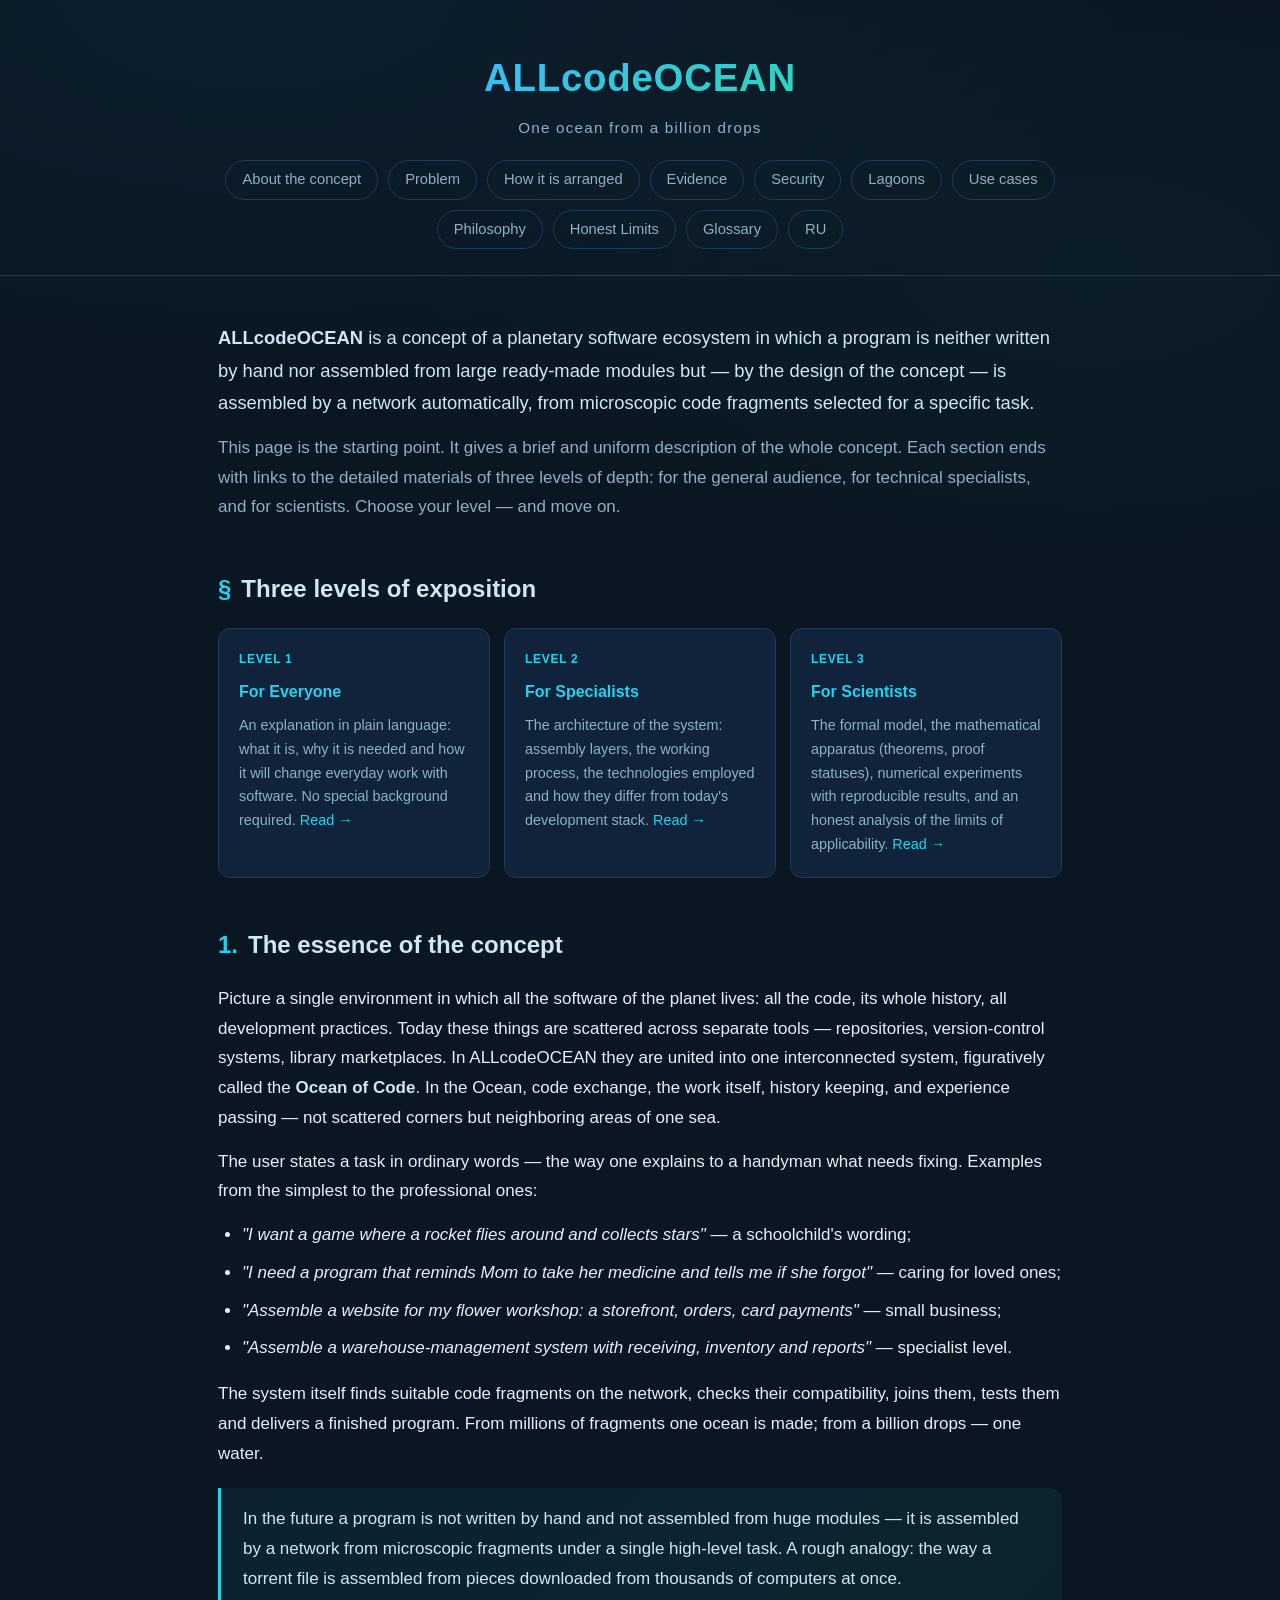
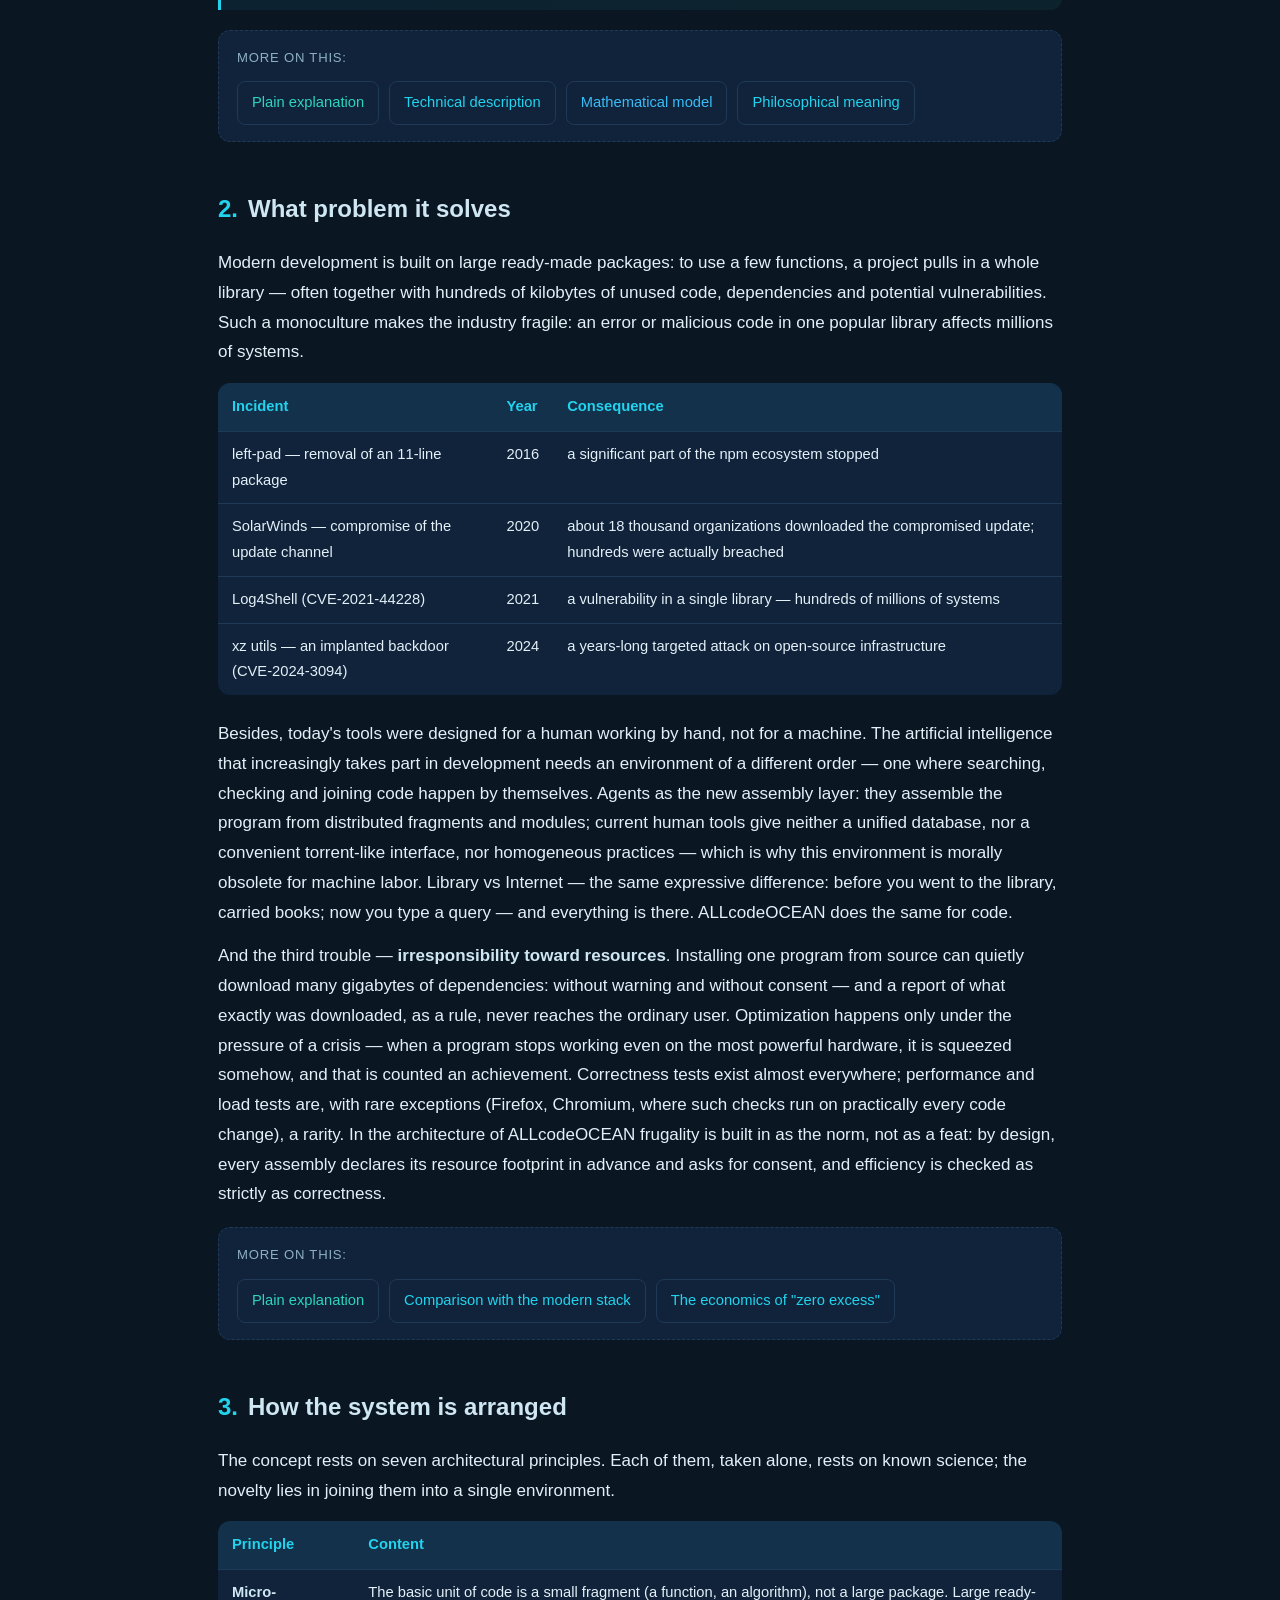
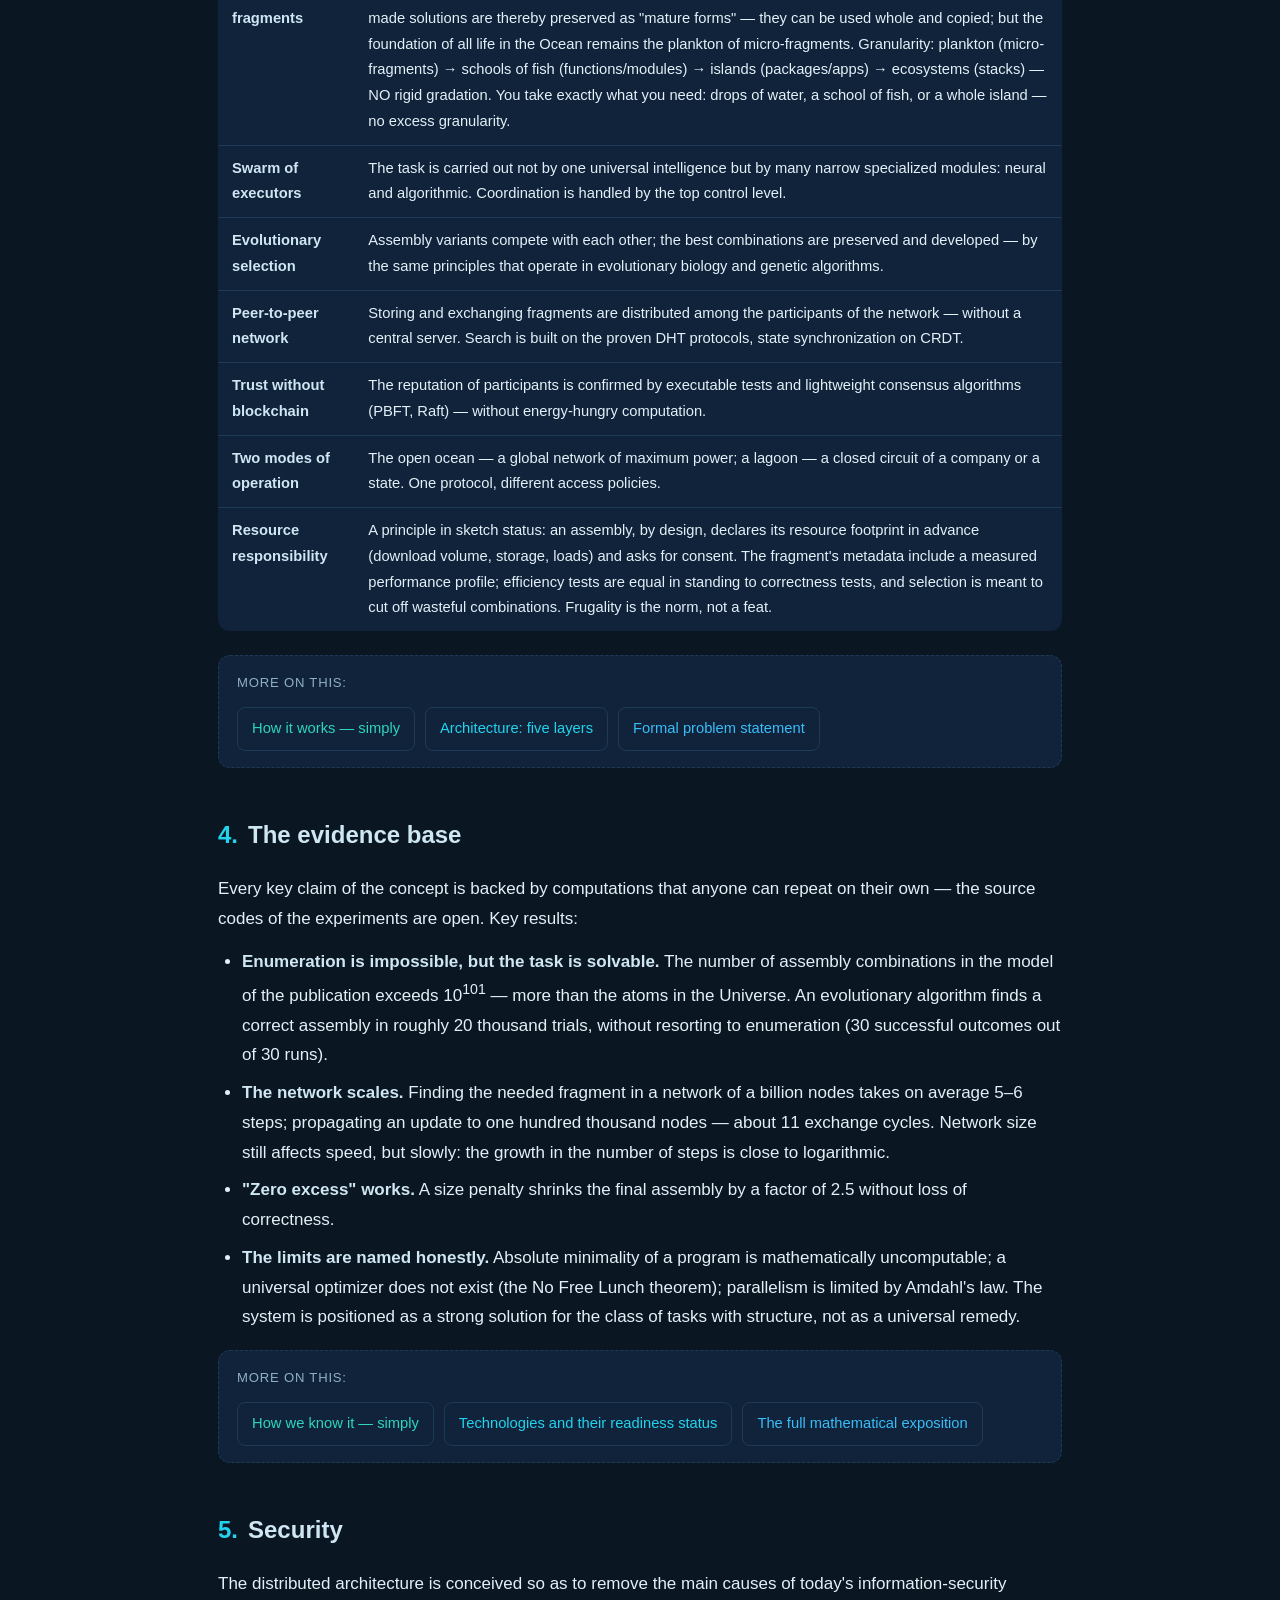
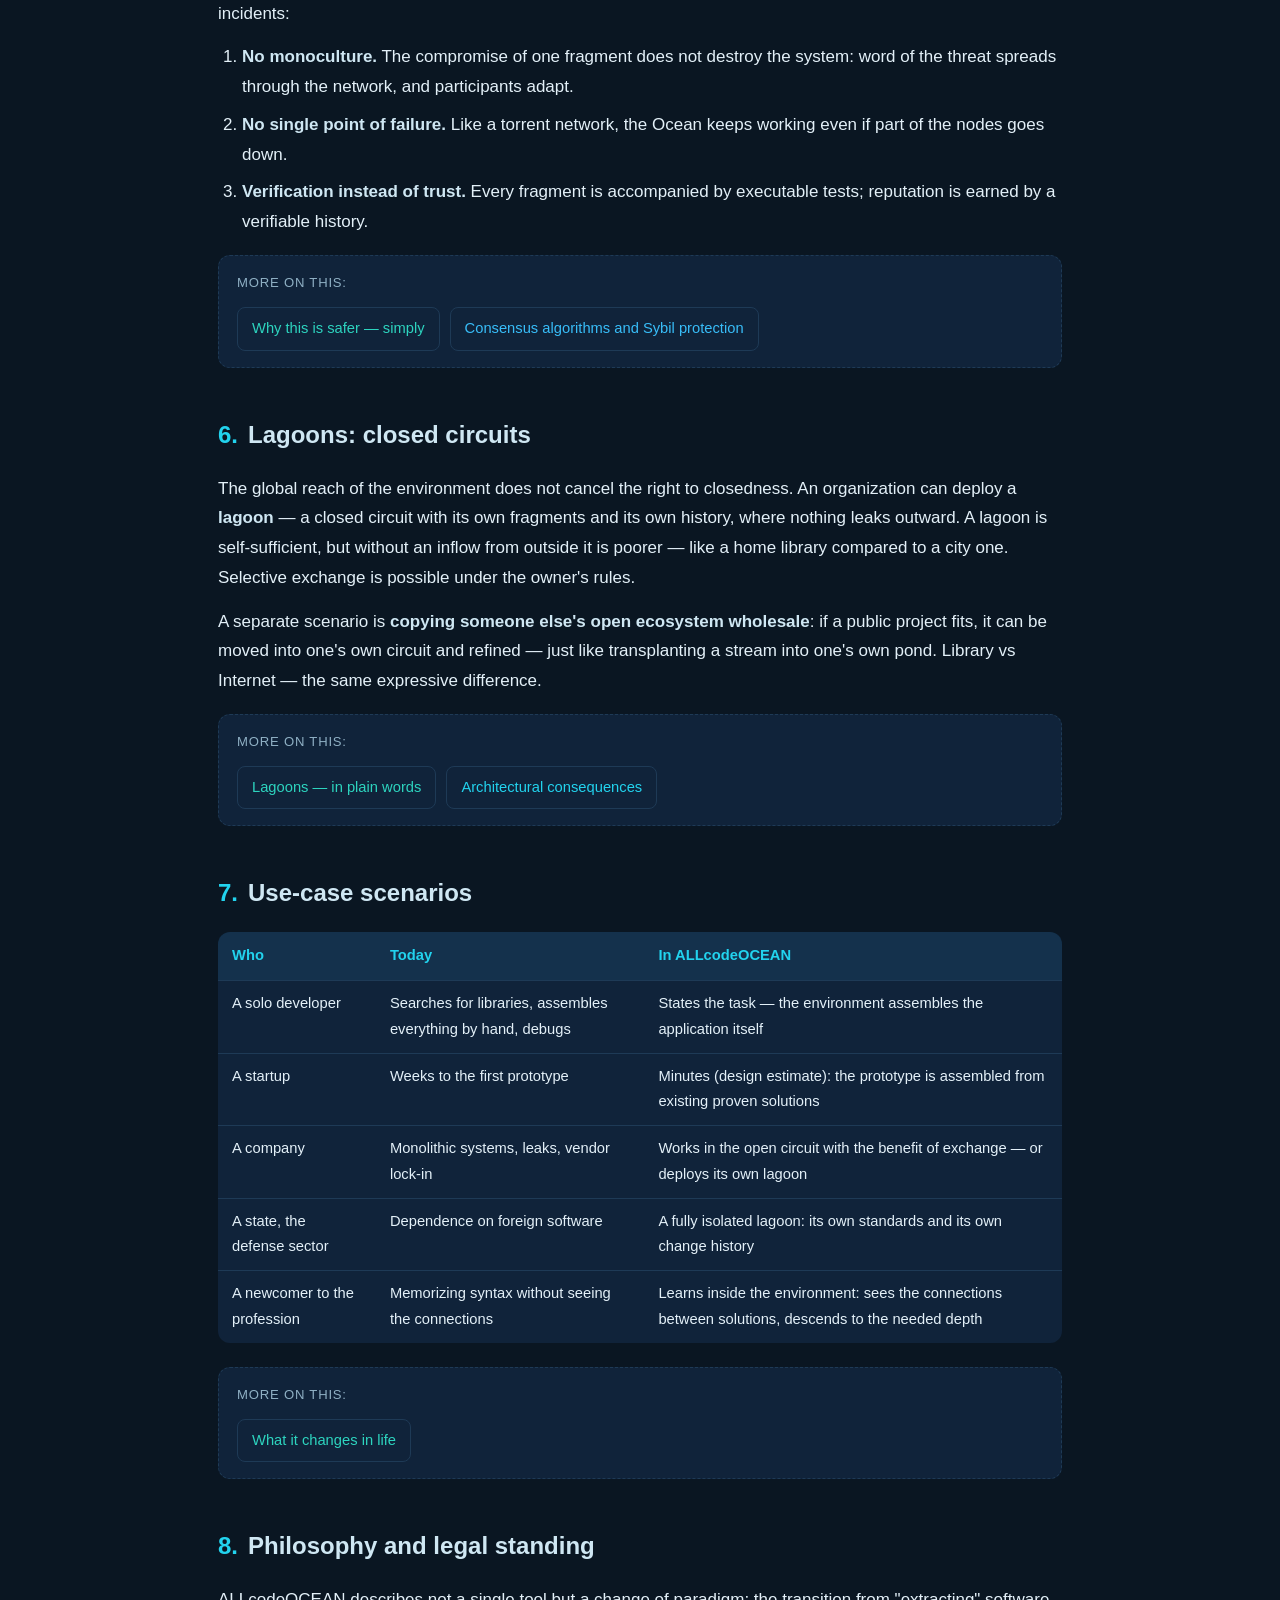
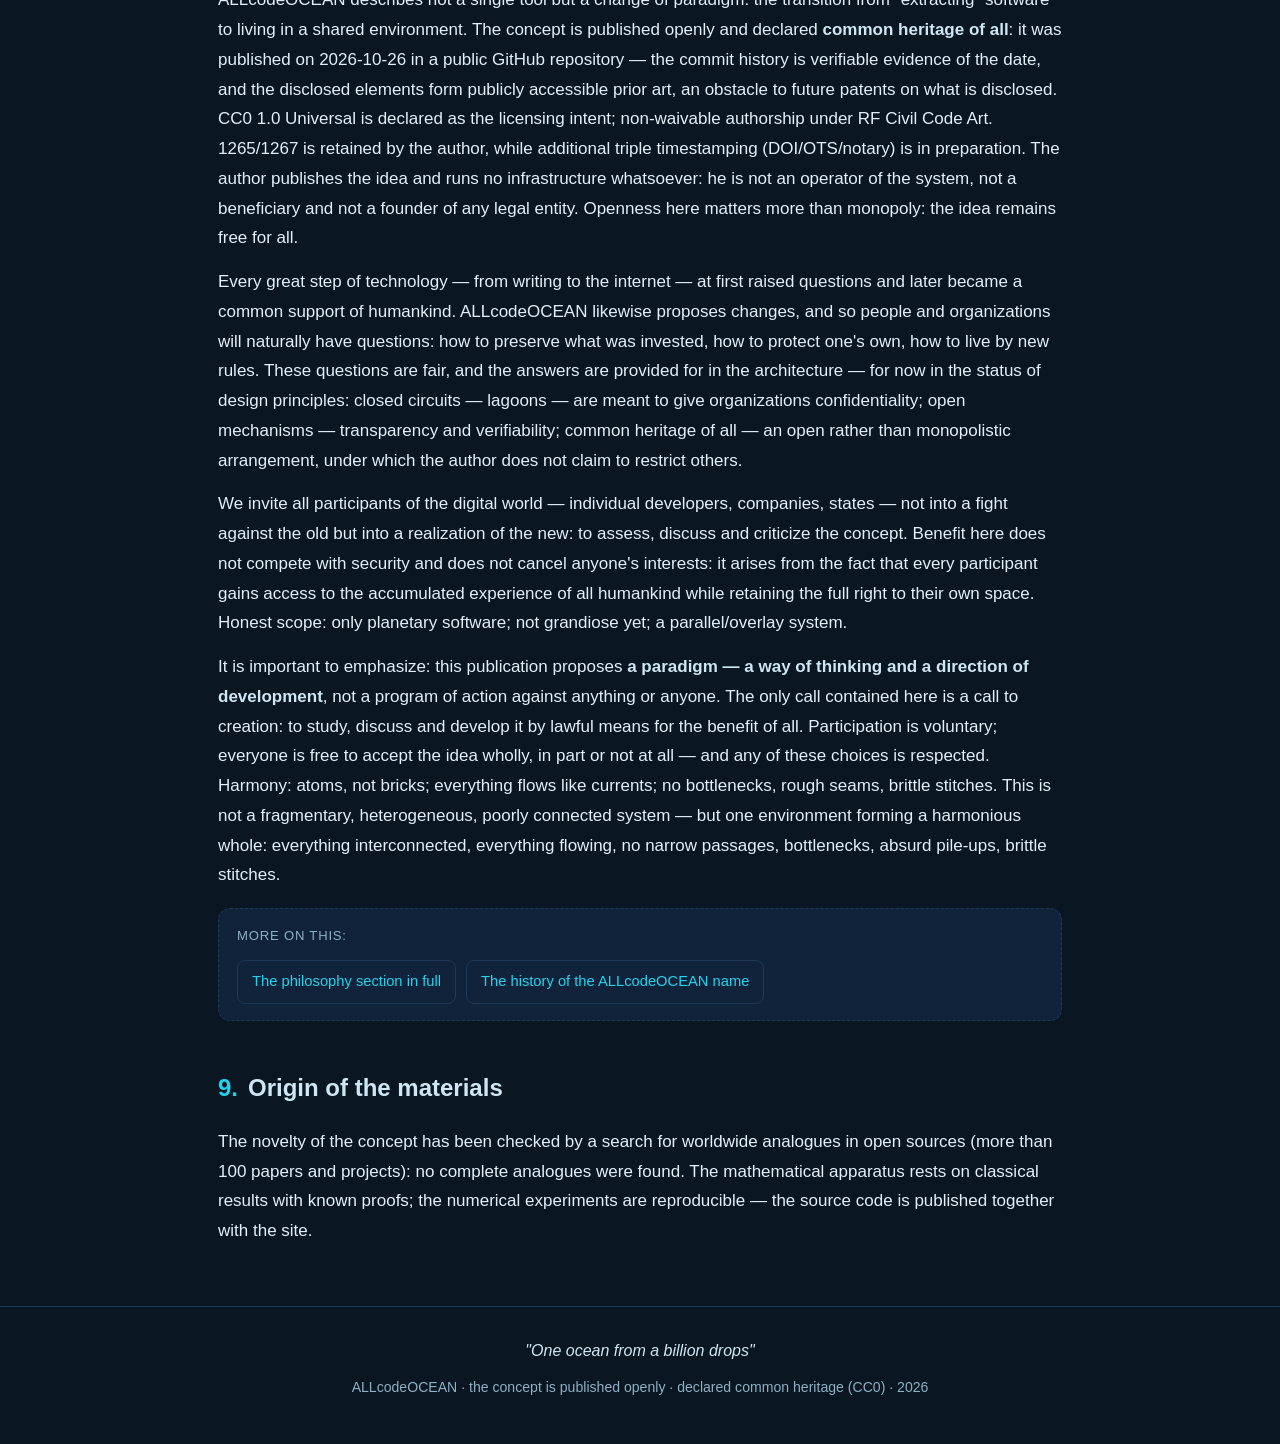
==== en/index.html @ 39471ecc "sync: single publication date 2026-10-26 - Replace two-date chain (2026-08-11 + 2026-10-22) with sin" ====
<!DOCTYPE html>
<html lang="en">
<head>
<meta charset="UTF-8">
<meta name="viewport" content="width=device-width, initial-scale=1.0">
<title>ALLcodeOCEAN — One Ocean from a Billion Drops</title>
<meta name="description" content="ALLcodeOCEAN — a concept of a planetary self-assembling software ecosystem. Navigation hub: materials for readers of any depth level.">
<meta name="theme-color" content="#0a1622">
<link rel="icon" href="../favicon.svg" type="image/svg+xml">
<link rel="stylesheet" href="../assets/style.css">
<meta property="og:type" content="website">
<meta property="og:title" content="ALLcodeOCEAN — One Ocean from a Billion Drops">
<meta property="og:description" content="ALLcodeOCEAN — a concept of a planetary self-assembling software ecosystem. Navigation hub: materials for readers of any depth level.">
<meta property="og:site_name" content="ALLcodeOCEAN">
<meta property="og:locale" content="en_US">
<meta property="og:image" content="https://dsconoiz.github.io/microcean/favicon.svg">
<meta property="og:url" content="https://dsconoiz.github.io/microcean/en/index.html">
<link rel="canonical" href="https://dsconoiz.github.io/microcean/en/index.html">
<meta name="twitter:card" content="summary">
</head>
<body>

<header class="site">
  <div class="container">
    <h1 class="logo-h"><a class="logo" href="index.html">ALLcodeOCEAN</a></h1>
    <div class="logo-sub">One ocean from a billion drops</div>
    <nav class="main-nav" aria-label="Page sections">
      <a href="#about">About the concept</a>
      <a href="#problem">Problem</a>
      <a href="#how">How it is arranged</a>
      <a href="#evidence">Evidence</a>
      <a href="#security">Security</a>
      <a href="#lagoons">Lagoons</a>
      <a href="#scenarios">Use cases</a>
      <a href="#philosophy">Philosophy</a>
      <a href="limits.html">Honest Limits</a>
      <a href="glossary.html">Glossary</a>
      <a href="../index.html">RU</a>
    </nav>
  </div>
</header>

<main class="container">

<section id="intro">
  <p style="font-size:1.15rem; color:var(--text-strong);"><strong>ALLcodeOCEAN</strong> is a concept of a planetary software ecosystem in which a program is neither written by hand nor assembled from large ready-made modules but — by the design of the concept — is assembled by a network automatically, from microscopic code fragments selected for a specific task.</p>
  <p class="dim">This page is the starting point. It gives a brief and uniform description of the whole concept. Each section ends with links to the detailed materials of three levels of depth: for the general audience, for technical specialists, and for scientists. Choose your level — and move on.</p>
</section>

<section id="levels">
  <h2 class="section-title"><span class="num">§</span>Three levels of exposition</h2>
  <div class="cards-grid">
    <div class="card">
      <div class="tagline-sm">Level 1</div>
      <h3><a href="for-everyone.html">For Everyone</a></h3>
      <p>An explanation in plain language: what it is, why it is needed and how it will change everyday work with software. No special background required. <a href="for-everyone.html">Read →</a></p>
    </div>
    <div class="card">
      <div class="tagline-sm">Level 2</div>
      <h3><a href="specialists.html">For Specialists</a></h3>
      <p>The architecture of the system: assembly layers, the working process, the technologies employed and how they differ from today's development stack. <a href="specialists.html">Read →</a></p>
    </div>
    <div class="card">
      <div class="tagline-sm">Level 3</div>
      <h3><a href="scientists.html">For Scientists</a></h3>
      <p>The formal model, the mathematical apparatus (theorems, proof statuses), numerical experiments with reproducible results, and an honest analysis of the limits of applicability. <a href="scientists.html">Read →</a></p>
    </div>
  </div>
</section>

<section id="about">
  <h2 class="section-title"><span class="num">1.</span>The essence of the concept</h2>
  <p>Picture a single environment in which all the software of the planet lives: all the code, its whole history, all development practices. Today these things are scattered across separate tools — repositories, version-control systems, library marketplaces. In ALLcodeOCEAN they are united into one interconnected system, figuratively called the <strong>Ocean of Code</strong>. In the Ocean, code exchange, the work itself, history keeping, and experience passing — not scattered corners but neighboring areas of one sea.</p>
  <p>The user states a task in ordinary words — the way one explains to a handyman what needs fixing. Examples from the simplest to the professional ones:</p>
  <ul class="list">
    <li><em>"I want a game where a rocket flies around and collects stars"</em> — a schoolchild's wording;</li>
    <li><em>"I need a program that reminds Mom to take her medicine and tells me if she forgot"</em> — caring for loved ones;</li>
    <li><em>"Assemble a website for my flower workshop: a storefront, orders, card payments"</em> — small business;</li>
    <li><em>"Assemble a warehouse-management system with receiving, inventory and reports"</em> — specialist level.</li>
  </ul>
  <p>The system itself finds suitable code fragments on the network, checks their compatibility, joins them, tests them and delivers a finished program. From millions of fragments one ocean is made; from a billion drops — one water.</p>
  <blockquote>In the future a program is not written by hand and not assembled from huge modules — it is assembled by a network from microscopic fragments under a single high-level task. A rough analogy: the way a torrent file is assembled from pieces downloaded from thousands of computers at once.</blockquote>
  <div class="level-links">
    <span class="lbl">More on this:</span>
    <a class="lv1" href="for-everyone.html#essence">Plain explanation</a>
    <a href="specialists.html#architecture">Technical description</a>
    <a class="lv3" href="scientists.html#model">Mathematical model</a>
    <a href="philosophy.html#ocean">Philosophical meaning</a>
  </div>
</section>

<section id="problem">
  <h2 class="section-title"><span class="num">2.</span>What problem it solves</h2>
  <p>Modern development is built on large ready-made packages: to use a few functions, a project pulls in a whole library — often together with hundreds of kilobytes of unused code, dependencies and potential vulnerabilities. Such a monoculture makes the industry fragile: an error or malicious code in one popular library affects millions of systems.</p>
  <table class="data">
    <thead><tr><th>Incident</th><th>Year</th><th>Consequence</th></tr></thead>
    <tbody>
      <tr><td>left-pad — removal of an 11-line package</td><td>2016</td><td>a significant part of the npm ecosystem stopped</td></tr>
      <tr><td>SolarWinds — compromise of the update channel</td><td>2020</td><td>about 18 thousand organizations downloaded the compromised update; hundreds were actually breached</td></tr>
      <tr><td>Log4Shell (CVE-2021-44228)</td><td>2021</td><td>a vulnerability in a single library — hundreds of millions of systems</td></tr>
      <tr><td>xz utils — an implanted backdoor (CVE-2024-3094)</td><td>2024</td><td>a years-long targeted attack on open-source infrastructure</td></tr>
    </tbody>
  </table>
  <p>Besides, today's tools were designed for a human working by hand, not for a machine. The artificial intelligence that increasingly takes part in development needs an environment of a different order — one where searching, checking and joining code happen by themselves. Agents as the new assembly layer: they assemble the program from distributed fragments and modules; current human tools give neither a unified database, nor a convenient torrent-like interface, nor homogeneous practices — which is why this environment is morally obsolete for machine labor. Library vs Internet — the same expressive difference: before you went to the library, carried books; now you type a query — and everything is there. ALLcodeOCEAN does the same for code.</p>
  <p>And the third trouble — <strong>irresponsibility toward resources</strong>. Installing one program from source can quietly download many gigabytes of dependencies: without warning and without consent — and a report of what exactly was downloaded, as a rule, never reaches the ordinary user. Optimization happens only under the pressure of a crisis — when a program stops working even on the most powerful hardware, it is squeezed somehow, and that is counted an achievement. Correctness tests exist almost everywhere; performance and load tests are, with rare exceptions (Firefox, Chromium, where such checks run on practically every code change), a rarity. In the architecture of ALLcodeOCEAN frugality is built in as the norm, not as a feat: by design, every assembly declares its resource footprint in advance and asks for consent, and efficiency is checked as strictly as correctness.</p>
  <div class="level-links">
    <span class="lbl">More on this:</span>
    <a class="lv1" href="for-everyone.html#problem">Plain explanation</a>
    <a href="specialists.html#comparison">Comparison with the modern stack</a>
    <a href="philosophy.html#zero-excess">The economics of "zero excess"</a>
  </div>
</section>

<section id="how">
  <h2 class="section-title"><span class="num">3.</span>How the system is arranged</h2>
  <p>The concept rests on seven architectural principles. Each of them, taken alone, rests on known science; the novelty lies in joining them into a single environment.</p>
  <table class="data">
    <thead><tr><th>Principle</th><th>Content</th></tr></thead>
    <tbody>
      <tr><td><strong>Micro-fragments</strong></td><td>The basic unit of code is a small fragment (a function, an algorithm), not a large package. Large ready-made solutions are thereby preserved as "mature forms" — they can be used whole and copied; but the foundation of all life in the Ocean remains the plankton of micro-fragments. Granularity: plankton (micro-fragments) → schools of fish (functions/modules) → islands (packages/apps) → ecosystems (stacks) — NO rigid gradation. You take exactly what you need: drops of water, a school of fish, or a whole island — no excess granularity.</td></tr>
      <tr><td><strong>Swarm of executors</strong></td><td>The task is carried out not by one universal intelligence but by many narrow specialized modules: neural and algorithmic. Coordination is handled by the top control level.</td></tr>
      <tr><td><strong>Evolutionary selection</strong></td><td>Assembly variants compete with each other; the best combinations are preserved and developed — by the same principles that operate in evolutionary biology and genetic algorithms.</td></tr>
      <tr><td><strong>Peer-to-peer network</strong></td><td>Storing and exchanging fragments are distributed among the participants of the network — without a central server. Search is built on the proven DHT protocols, state synchronization on CRDT.</td></tr>
      <tr><td><strong>Trust without blockchain</strong></td><td>The reputation of participants is confirmed by executable tests and lightweight consensus algorithms (PBFT, Raft) — without energy-hungry computation.</td></tr>
      <tr><td><strong>Two modes of operation</strong></td><td>The open ocean — a global network of maximum power; a lagoon — a closed circuit of a company or a state. One protocol, different access policies.</td></tr>
      <tr><td><strong>Resource responsibility</strong></td><td>A principle in sketch status: an assembly, by design, declares its resource footprint in advance (download volume, storage, loads) and asks for consent. The fragment's metadata include a measured performance profile; efficiency tests are equal in standing to correctness tests, and selection is meant to cut off wasteful combinations. Frugality is the norm, not a feat.</td></tr>
    </tbody>
  </table>
  <div class="level-links">
    <span class="lbl">More on this:</span>
    <a class="lv1" href="for-everyone.html#how">How it works — simply</a>
    <a href="specialists.html#architecture">Architecture: five layers</a>
    <a class="lv3" href="scientists.html#model">Formal problem statement</a>
  </div>
</section>

<section id="evidence">
  <h2 class="section-title"><span class="num">4.</span>The evidence base</h2>
  <p>Every key claim of the concept is backed by computations that anyone can repeat on their own — the source codes of the experiments are open. Key results:</p>
  <ul class="list">
    <li><strong>Enumeration is impossible, but the task is solvable.</strong> The number of assembly combinations in the model of the publication exceeds 10<sup>101</sup> — more than the atoms in the Universe. An evolutionary algorithm finds a correct assembly in roughly 20 thousand trials, without resorting to enumeration (30 successful outcomes out of 30 runs).</li>
    <li><strong>The network scales.</strong> Finding the needed fragment in a network of a billion nodes takes on average 5–6 steps; propagating an update to one hundred thousand nodes — about 11 exchange cycles. Network size still affects speed, but slowly: the growth in the number of steps is close to logarithmic.</li>
    <li><strong>"Zero excess" works.</strong> A size penalty shrinks the final assembly by a factor of 2.5 without loss of correctness.</li>
    <li><strong>The limits are named honestly.</strong> Absolute minimality of a program is mathematically uncomputable; a universal optimizer does not exist (the No Free Lunch theorem); parallelism is limited by Amdahl's law. The system is positioned as a strong solution for the class of tasks with structure, not as a universal remedy.</li>
  </ul>
  <div class="level-links">
    <span class="lbl">More on this:</span>
    <a class="lv1" href="for-everyone.html#evidence">How we know it — simply</a>
    <a href="specialists.html#stack">Technologies and their readiness status</a>
    <a class="lv3" href="scientists.html">The full mathematical exposition</a>
  </div>
</section>

<section id="security">
  <h2 class="section-title"><span class="num">5.</span>Security</h2>
  <p>The distributed architecture is conceived so as to remove the main causes of today's information-security incidents:</p>
  <ol class="list">
    <li><strong>No monoculture.</strong> The compromise of one fragment does not destroy the system: word of the threat spreads through the network, and participants adapt.</li>
    <li><strong>No single point of failure.</strong> Like a torrent network, the Ocean keeps working even if part of the nodes goes down.</li>
    <li><strong>Verification instead of trust.</strong> Every fragment is accompanied by executable tests; reputation is earned by a verifiable history.</li>
  </ol>
  <div class="level-links">
    <span class="lbl">More on this:</span>
    <a class="lv1" href="for-everyone.html#security">Why this is safer — simply</a>
    <a class="lv3" href="scientists.html#trust">Consensus algorithms and Sybil protection</a>
  </div>
</section>

<section id="lagoons">
  <h2 class="section-title"><span class="num">6.</span>Lagoons: closed circuits</h2>
  <p>The global reach of the environment does not cancel the right to closedness. An organization can deploy a <strong>lagoon</strong> — a closed circuit with its own fragments and its own history, where nothing leaks outward. A lagoon is self-sufficient, but without an inflow from outside it is poorer — like a home library compared to a city one. Selective exchange is possible under the owner's rules.</p>
  <p>A separate scenario is <strong>copying someone else's open ecosystem wholesale</strong>: if a public project fits, it can be moved into one's own circuit and refined — just like transplanting a stream into one's own pond. Library vs Internet — the same expressive difference.</p>
  <div class="level-links">
    <span class="lbl">More on this:</span>
    <a class="lv1" href="for-everyone.html#lagoons">Lagoons — in plain words</a>
    <a href="philosophy.html#lagoons">Architectural consequences</a>
  </div>
</section>

<section id="scenarios">
  <h2 class="section-title"><span class="num">7.</span>Use-case scenarios</h2>
  <table class="data">
    <thead><tr><th>Who</th><th>Today</th><th>In ALLcodeOCEAN</th></tr></thead>
    <tbody>
      <tr><td>A solo developer</td><td>Searches for libraries, assembles everything by hand, debugs</td><td>States the task — the environment assembles the application itself</td></tr>
      <tr><td>A startup</td><td>Weeks to the first prototype</td><td>Minutes (design estimate): the prototype is assembled from existing proven solutions</td></tr>
      <tr><td>A company</td><td>Monolithic systems, leaks, vendor lock-in</td><td>Works in the open circuit with the benefit of exchange — or deploys its own lagoon</td></tr>
      <tr><td>A state, the defense sector</td><td>Dependence on foreign software</td><td>A fully isolated lagoon: its own standards and its own change history</td></tr>
      <tr><td>A newcomer to the profession</td><td>Memorizing syntax without seeing the connections</td><td>Learns inside the environment: sees the connections between solutions, descends to the needed depth</td></tr>
    </tbody>
  </table>
  <div class="level-links">
    <span class="lbl">More on this:</span>
    <a class="lv1" href="for-everyone.html#scenarios">What it changes in life</a>
  </div>
</section>

<section id="philosophy">
  <h2 class="section-title"><span class="num">8.</span>Philosophy and legal standing</h2>
  <p>ALLcodeOCEAN describes not a single tool but a change of paradigm: the transition from "extracting" software to living in a shared environment. The concept is published openly and declared <strong>common heritage of all</strong>: it was published on 2026-10-26 in a public GitHub repository — the commit history is verifiable evidence of the date, and the disclosed elements form publicly accessible prior art, an obstacle to future patents on what is disclosed. CC0 1.0 Universal is declared as the licensing intent; non-waivable authorship under RF Civil Code Art. 1265/1267 is retained by the author, while additional triple timestamping (DOI/OTS/notary) is in preparation. The author publishes the idea and runs no infrastructure whatsoever: he is not an operator of the system, not a beneficiary and not a founder of any legal entity. Openness here matters more than monopoly: the idea remains free for all.</p>
  <p>Every great step of technology — from writing to the internet — at first raised questions and later became a common support of humankind. ALLcodeOCEAN likewise proposes changes, and so people and organizations will naturally have questions: how to preserve what was invested, how to protect one's own, how to live by new rules. These questions are fair, and the answers are provided for in the architecture — for now in the status of design principles: closed circuits — lagoons — are meant to give organizations confidentiality; open mechanisms — transparency and verifiability; common heritage of all — an open rather than monopolistic arrangement, under which the author does not claim to restrict others.</p>
<p>We invite all participants of the digital world — individual developers, companies, states — not into a fight against the old but into a realization of the new: to assess, discuss and criticize the concept. Benefit here does not compete with security and does not cancel anyone's interests: it arises from the fact that every participant gains access to the accumulated experience of all humankind while retaining the full right to their own space. Honest scope: only planetary software; not grandiose yet; a parallel/overlay system.</p>
   <p>It is important to emphasize: this publication proposes <strong>a paradigm — a way of thinking and a direction of development</strong>, not a program of action against anything or anyone. The only call contained here is a call to creation: to study, discuss and develop it by lawful means for the benefit of all. Participation is voluntary; everyone is free to accept the idea wholly, in part or not at all — and any of these choices is respected. Harmony: atoms, not bricks; everything flows like currents; no bottlenecks, rough seams, brittle stitches. This is not a fragmentary, heterogeneous, poorly connected system — but one environment forming a harmonious whole: everything interconnected, everything flowing, no narrow passages, bottlenecks, absurd pile-ups, brittle stitches.</p>
  <div class="level-links">
    <span class="lbl">More on this:</span>
    <a href="philosophy.html">The philosophy section in full</a>
    <a href="philosophy.html#name">The history of the ALLcodeOCEAN name</a>
  </div>
</section>

<section id="sources">
  <h2 class="section-title"><span class="num">9.</span>Origin of the materials</h2>
  <p>The novelty of the concept has been checked by a search for worldwide analogues in open sources (more than 100 papers and projects): no complete analogues were found. The mathematical apparatus rests on classical results with known proofs; the numerical experiments are reproducible — the source code is published together with the site.</p>
</section>

</main>

<footer class="site">
  <div class="container">
    <div class="slogan">"One ocean from a billion drops"</div>
    <div>ALLcodeOCEAN · the concept is published openly · declared common heritage (CC0) · 2026</div>
  </div>
</footer>

<script>
  const io = new IntersectionObserver(entries => {
    entries.forEach(e => { if (e.isIntersecting) { e.target.classList.add('visible'); io.unobserve(e.target); } });
  }, { threshold: 0.06 });
  document.querySelectorAll('section').forEach(s => { s.style.opacity='0'; s.style.transform='translateY(14px)'; s.style.transition='opacity .6s ease, transform .6s ease'; io.observe(s); });
</script>
<style> section.visible { opacity: 1 !important; transform: none !important; } </style>
</body>
</html>
---- assets/style.css ----
/* MICROCEAN — общий стиль всех страниц */
:root {
  --bg: #0a1622;
  --bg-card: #10233a;
  --bg-card-hover: #16304d;
  --text: #e3f0f8;
  --text-dim: #8fb0c4;
  --text-strong: #cfe7f3;
  --accent1: #38bdf8;
  --accent2: #22d3ee;
  --accent3: #2dd4bf;
  --accent-gradient: linear-gradient(135deg, #38bdf8, #2dd4bf);
  --border: #1e3a56;
  --radius: 12px;
}
* { margin: 0; padding: 0; box-sizing: border-box; }
body {
  font-family: 'Segoe UI', -apple-system, BlinkMacSystemFont, Roboto, sans-serif;
  background: var(--bg);
  background-image:
    radial-gradient(ellipse 70% 45% at 20% 0%, rgba(56,189,248,0.05) 0%, transparent 100%),
    radial-gradient(ellipse 55% 40% at 85% 30%, rgba(45,212,191,0.04) 0%, transparent 100%);
  background-attachment: fixed;
  color: var(--text);
  line-height: 1.75;
  font-size: 17px;
}
.container { max-width: 900px; margin: 0 auto; padding: 0 28px; }
header.site { padding: 44px 0 26px; border-bottom: 1px solid var(--border); text-align: center; }
.logo {
  font-size: 2.4rem; font-weight: 800; letter-spacing: 0.02em;
  background: var(--accent-gradient); -webkit-background-clip: text; -webkit-text-fill-color: transparent;
  background-clip: text; text-decoration: none;
}
.logo-sub { color: var(--text-dim); font-size: 0.95rem; margin-top: 4px; letter-spacing: 0.08em; }
nav.main-nav { display: flex; flex-wrap: wrap; justify-content: center; gap: 10px; margin: 18px 0 0; }
nav.main-nav a {
  color: var(--text-dim); text-decoration: none; font-size: 0.92rem;
  border: 1px solid var(--border); border-radius: 20px; padding: 6px 16px;
  transition: all 0.25s;
}
nav.main-nav a:hover { color: var(--accent2); border-color: var(--accent2); }
section { margin: 46px 0; }
h2.section-title { font-size: 1.5rem; font-weight: 700; margin-bottom: 18px; color: var(--text-strong); }
h2.section-title .num { color: var(--accent2); font-weight: 600; margin-right: 10px; }
h3 { font-size: 1.15rem; font-weight: 600; margin: 26px 0 12px; color: var(--text-strong); }
p { margin-bottom: 14px; color: var(--text); }
p.dim { color: var(--text-dim); }
strong { color: var(--text-strong); }
ul.list, ol.list { margin: 0 0 16px 24px; }
ul.list li, ol.list li { margin-bottom: 8px; }
code { background: rgba(56,189,248,0.12); color: var(--accent2); padding: 1px 6px; border-radius: 5px; font-size: 0.9em; }
blockquote {
  margin: 20px 0; padding: 16px 22px; color: var(--text-strong);
  background: linear-gradient(135deg, rgba(56,189,248,0.07), rgba(45,212,191,0.07));
  border-left: 3px solid var(--accent2); border-radius: 0 var(--radius) var(--radius) 0;
}
table.data { width: 100%; border-collapse: collapse; font-size: 0.92rem; margin: 16px 0 24px; background: var(--bg-card); border-radius: var(--radius); overflow: hidden; }
table.data th { background: rgba(56,189,248,0.09); color: var(--accent2); font-weight: 600; text-align: left; padding: 11px 14px; border-bottom: 1px solid var(--border); }
table.data td { padding: 10px 14px; border-bottom: 1px solid var(--border); color: var(--text); vertical-align: top; }
table.data tr:last-child td { border-bottom: none; }
.level-links {
  display: flex; flex-wrap: wrap; gap: 10px; margin-top: 18px; padding: 16px 18px;
  background: var(--bg-card); border: 1px dashed var(--border); border-radius: var(--radius);
}
.level-links .lbl { width: 100%; font-size: 0.82rem; color: var(--text-dim); text-transform: uppercase; letter-spacing: 0.06em; margin-bottom: 2px; }
.level-links a {
  color: var(--accent2); text-decoration: none; font-size: 0.92rem;
  border: 1px solid var(--border); border-radius: 8px; padding: 8px 14px;
  transition: all 0.25s;
}
.level-links a:hover { background: var(--bg-card-hover); border-color: var(--accent2); }
.level-links a.lv1 { color: var(--accent3); }
.level-links a.lv3 { color: var(--accent1); }
.cards-grid { display: grid; grid-template-columns: repeat(auto-fill, minmax(260px, 1fr)); gap: 14px; margin: 18px 0; }
.card { background: var(--bg-card); border: 1px solid var(--border); border-radius: var(--radius); padding: 20px; transition: all 0.3s; }
.card:hover { background: var(--bg-card-hover); transform: translateY(-2px); }
.card .tagline-sm { font-size: 0.75rem; font-weight: 700; color: var(--accent2); text-transform: uppercase; letter-spacing: 0.06em; margin-bottom: 8px; }
.card h3 { font-size: 1rem; margin: 0 0 8px; }
.card p { font-size: 0.9rem; color: var(--text-dim); line-height: 1.65; margin: 0; }
.card a { color: var(--accent2); text-decoration: none; }
.formula {
  font-family: 'Cambria Math', Georgia, serif;
  background: var(--bg-card); border: 1px solid var(--border); border-radius: var(--radius);
  padding: 14px 20px; margin: 14px 0 20px; text-align: center; font-size: 1.05rem; color: var(--text-strong);
  overflow-x: auto;
}
footer.site { border-top: 1px solid var(--border); margin-top: 60px; padding: 30px 0 44px; text-align: center; color: var(--text-dim); font-size: 0.88rem; }
footer.site .slogan { font-style: italic; color: var(--text-strong); font-size: 1rem; margin-bottom: 10px; }
.breadcrumb { font-size: 0.88rem; margin: 18px 0 0; color: var(--text-dim); }
.breadcrumb a { color: var(--accent2); text-decoration: none; }
@media (max-width: 640px) {
  body { font-size: 15.5px; }
  .logo { font-size: 1.9rem; }
  .cards-grid { grid-template-columns: 1fr; }
}
:focus-visible { outline: 2px solid var(--accent2); outline-offset: 2px; }
@media (prefers-reduced-motion: reduce) {
  * { transition: none !important; animation: none !important; }
  section { opacity: 1 !important; transform: none !important; }
  .card:hover { transform: none; }
}
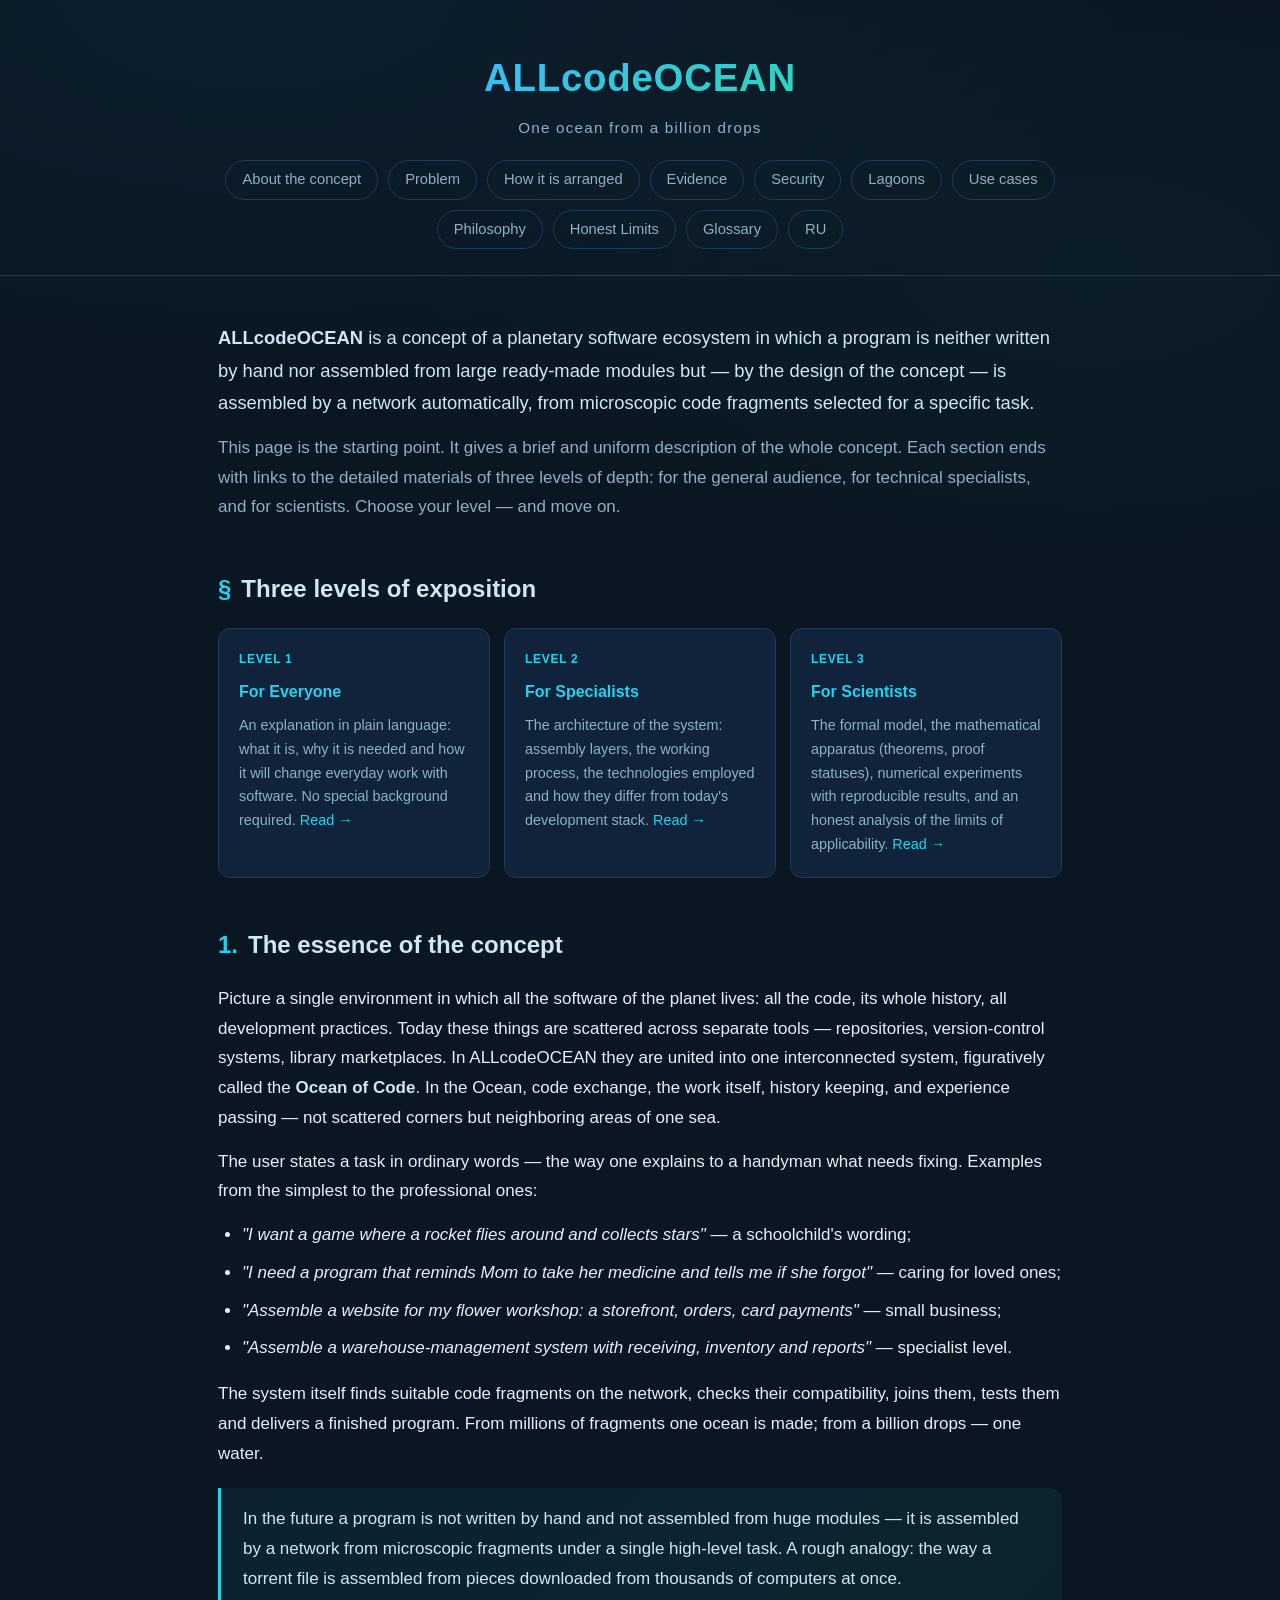
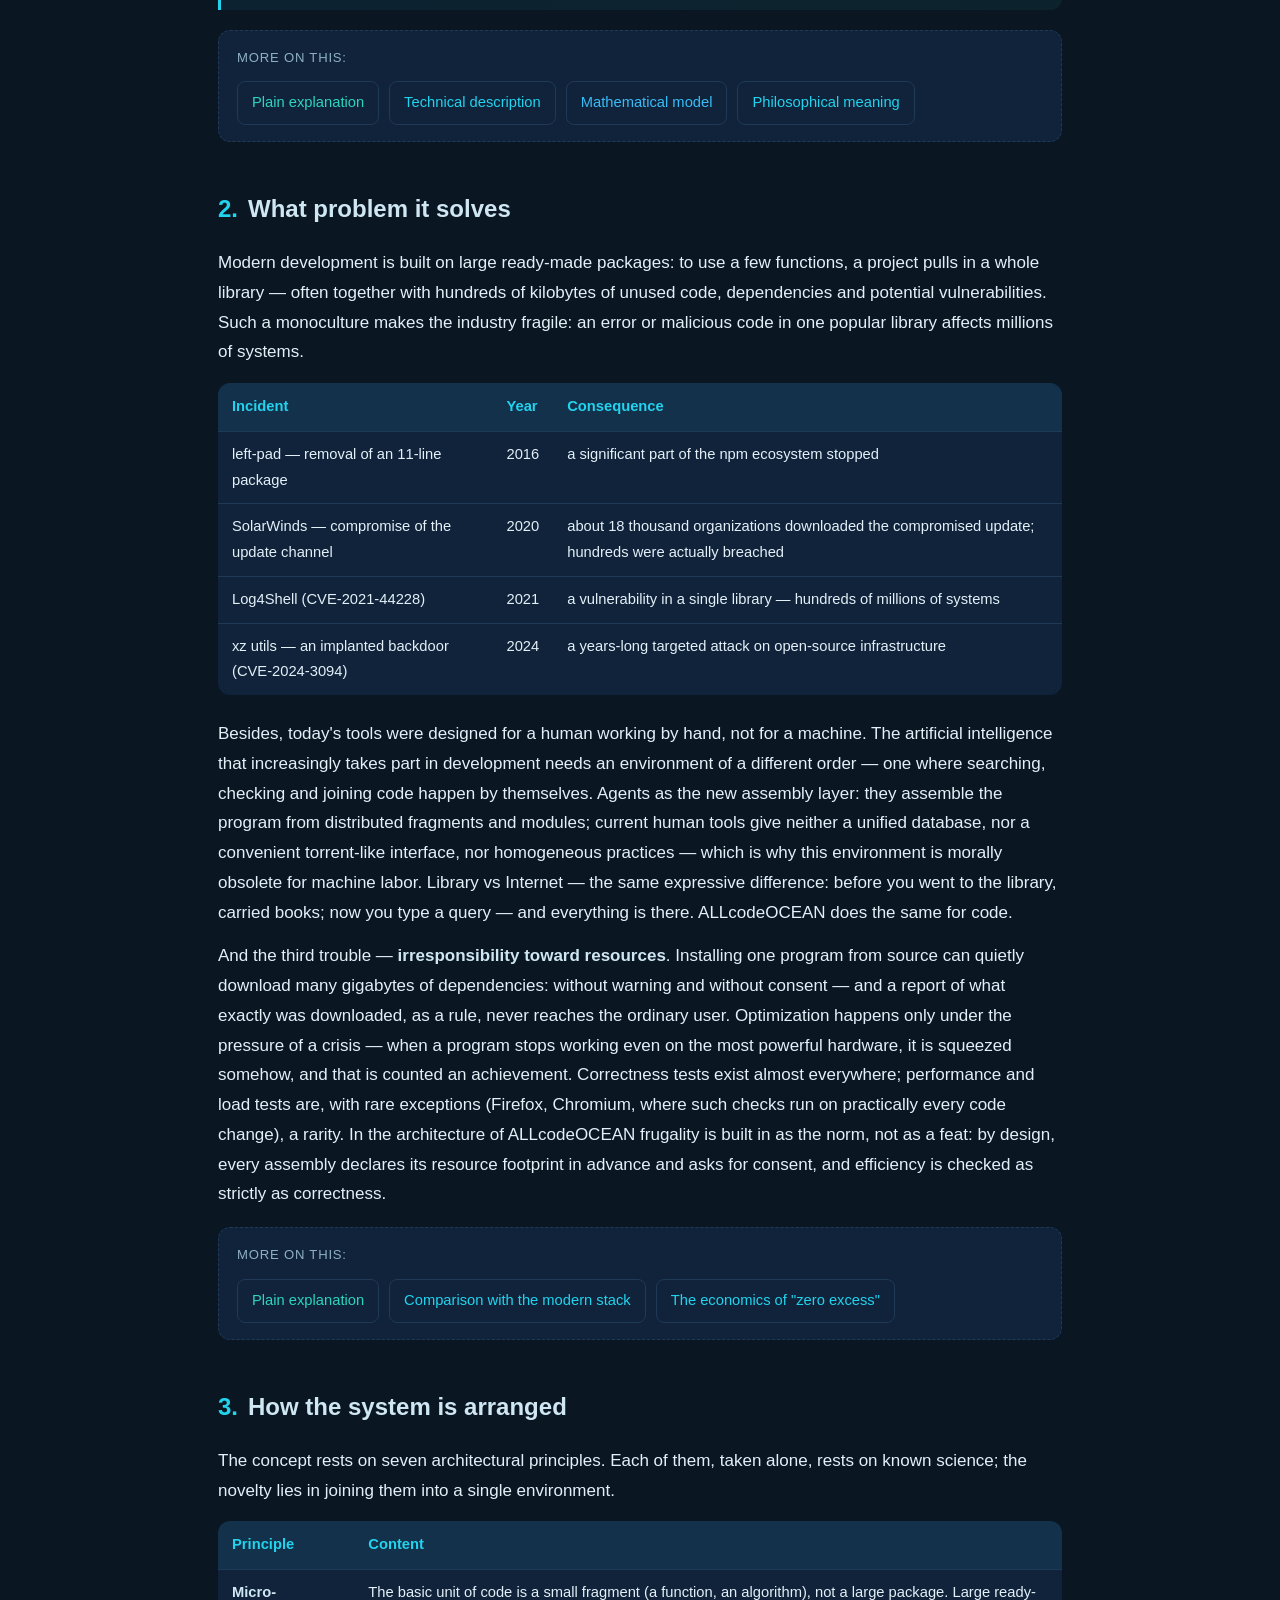
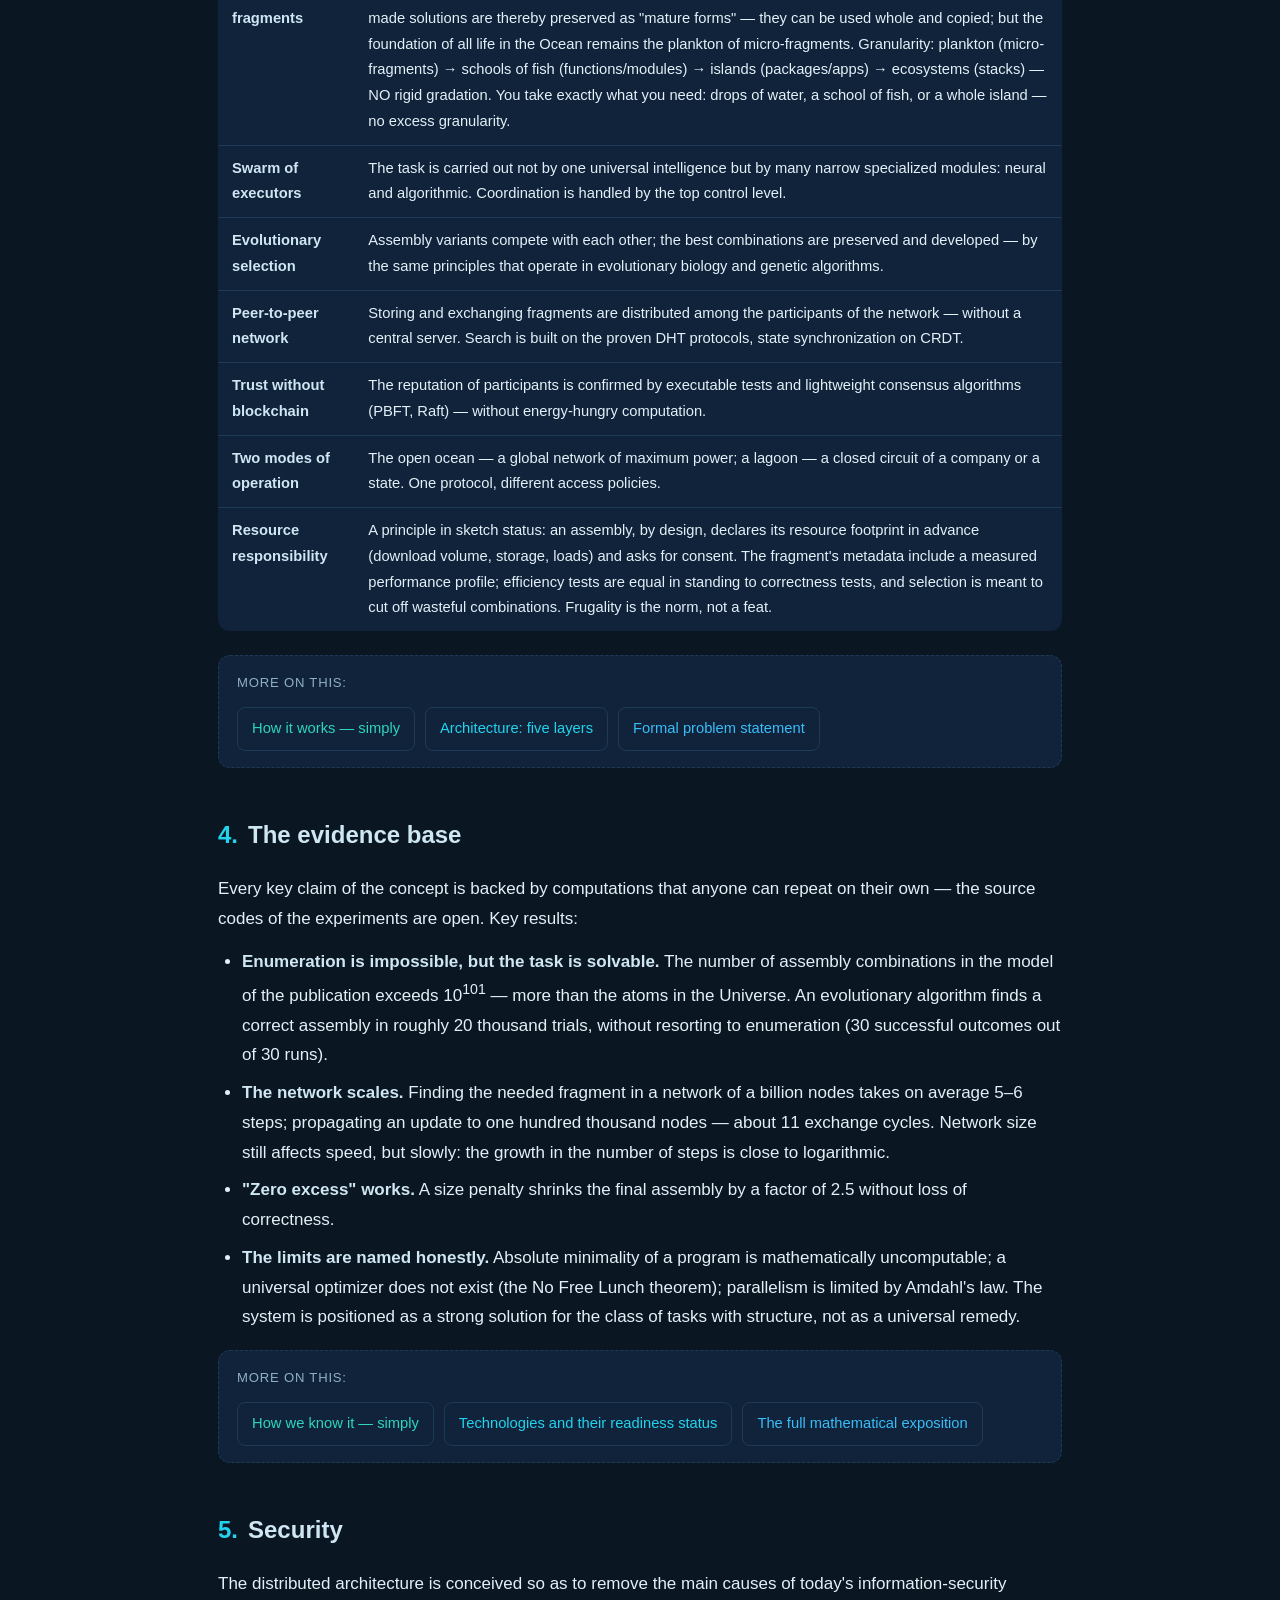
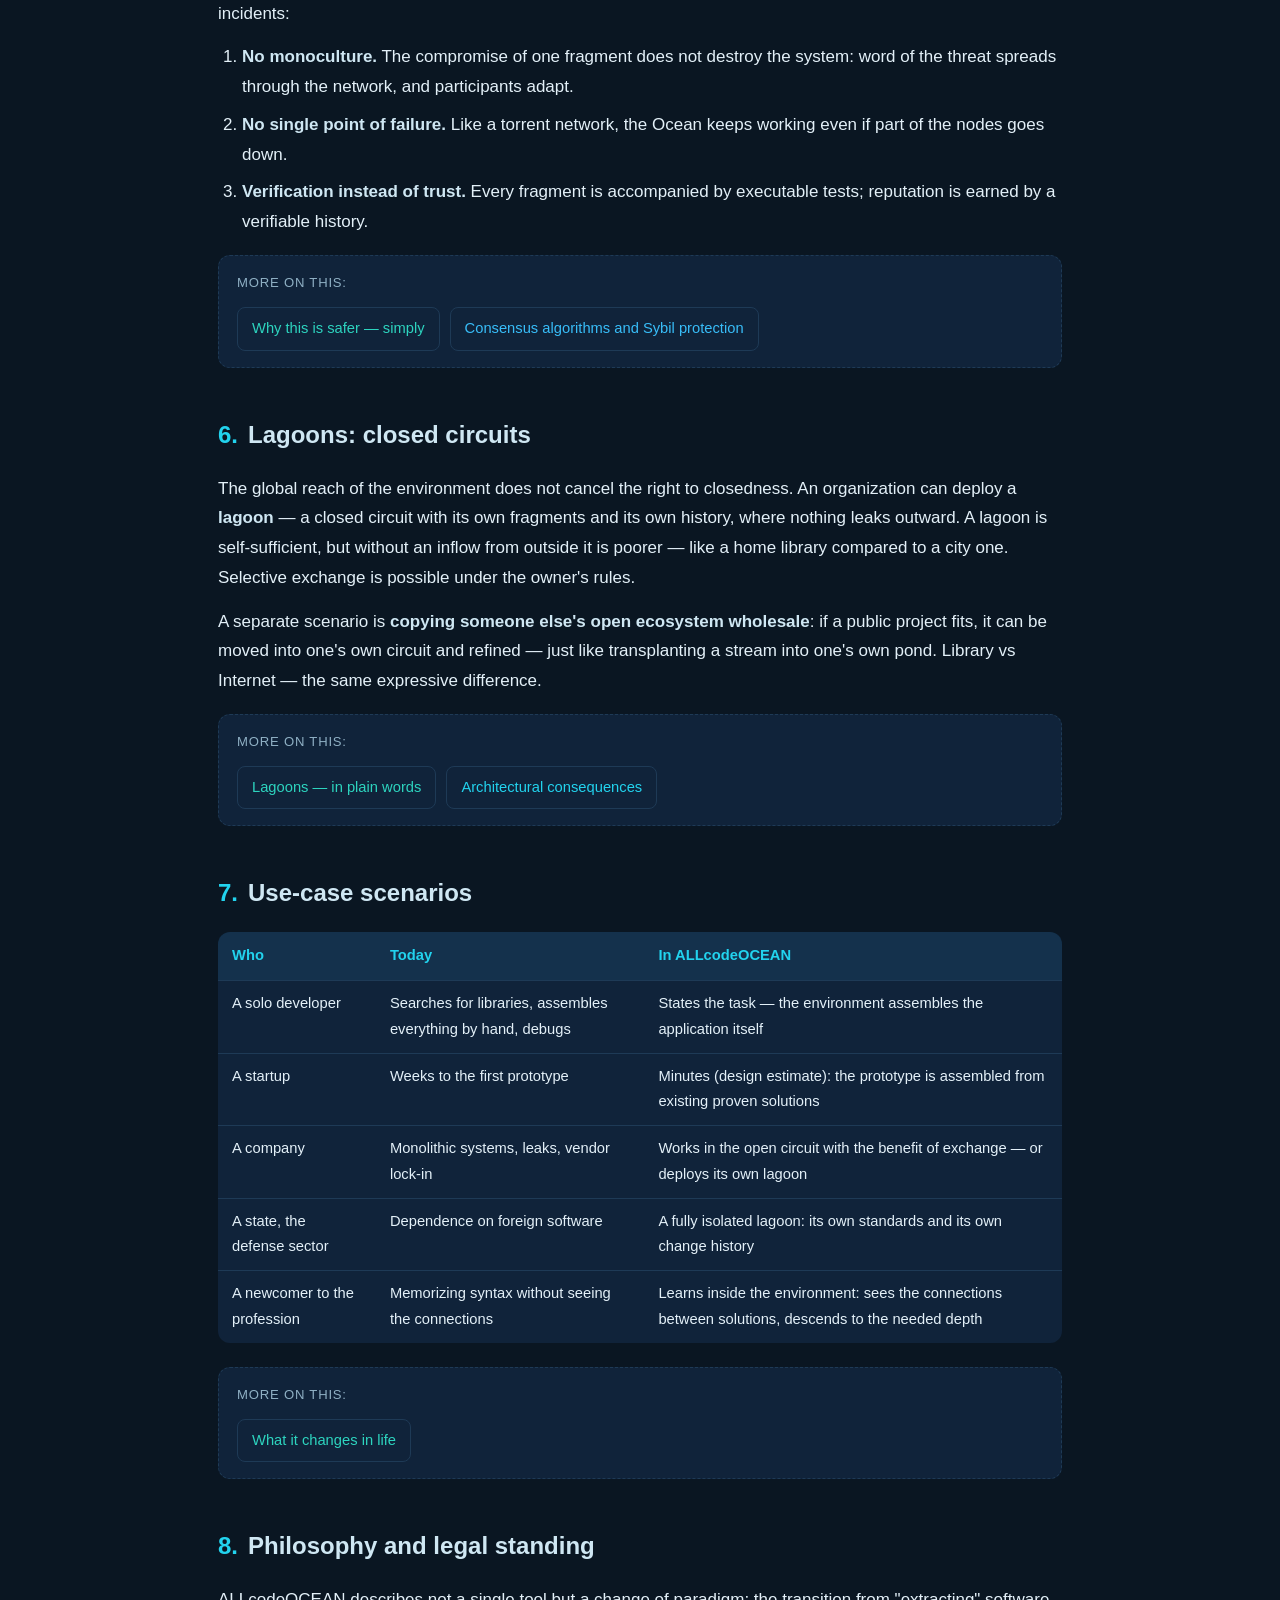
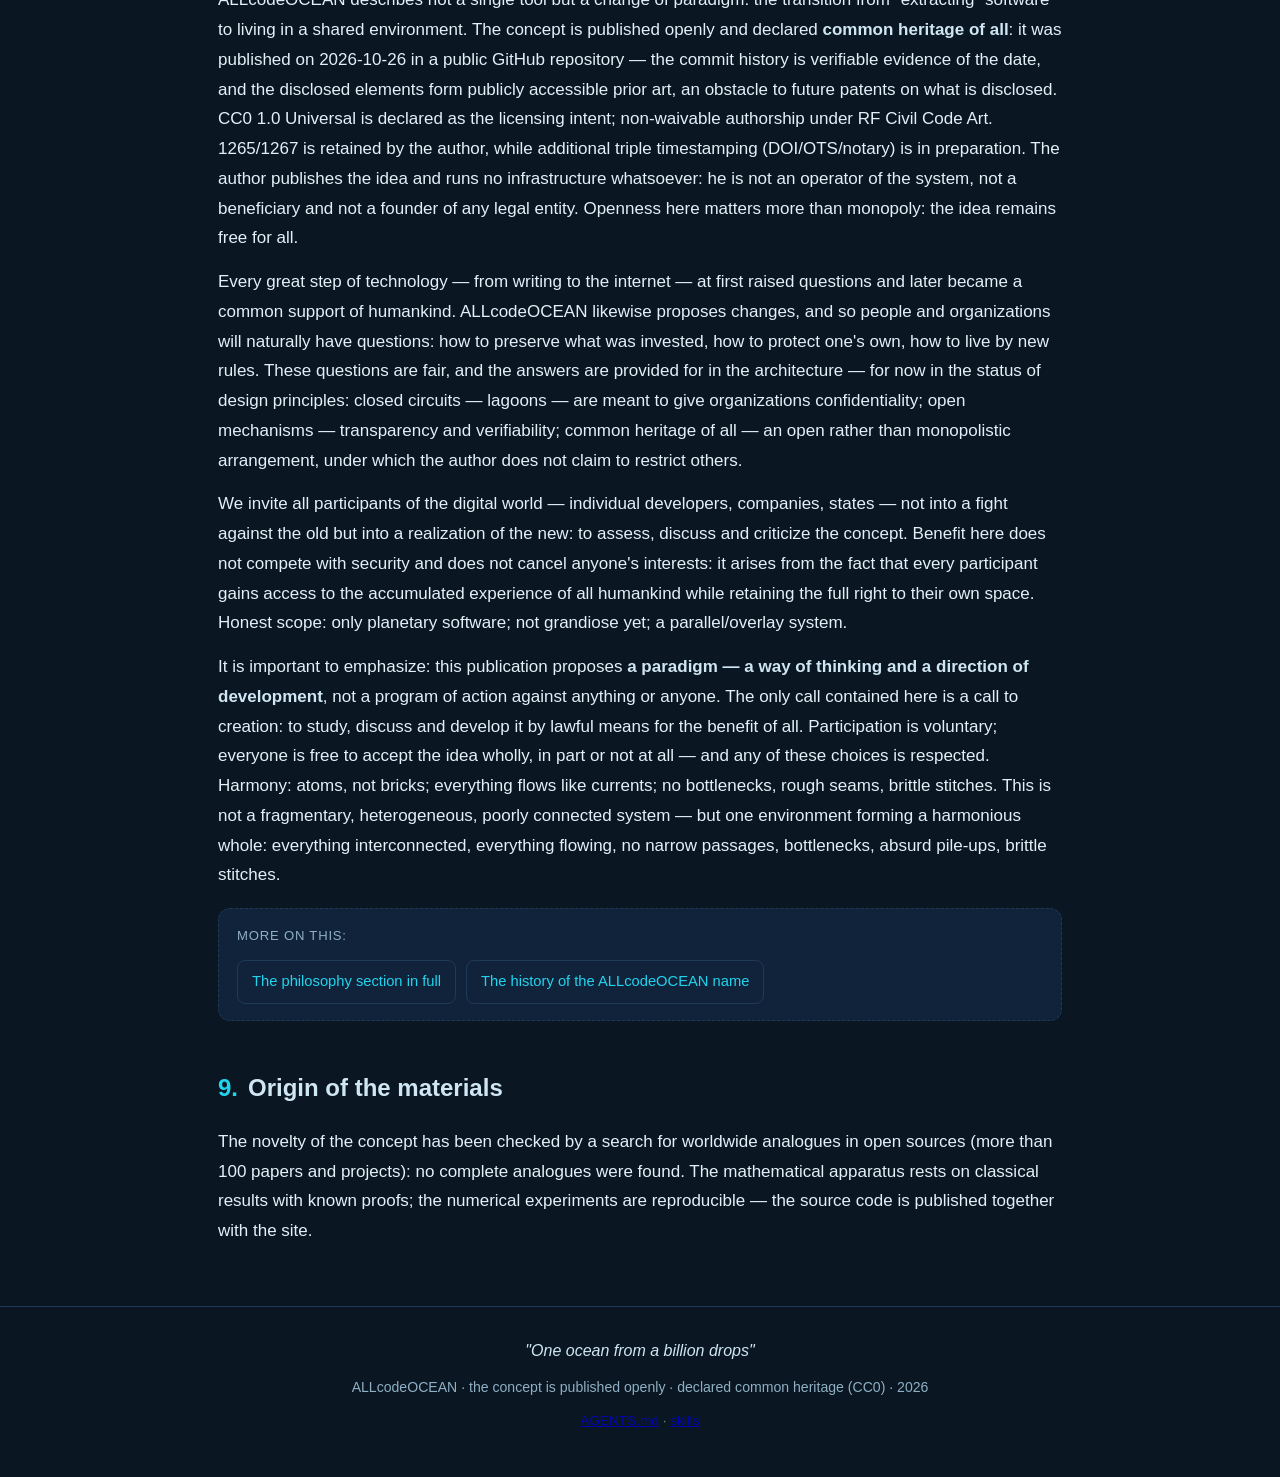
==== commit 031ff8dd: "fix(en): add AGENTS.md + skills links to footer on all English pages" ====
--- a/en/index.html
+++ b/en/index.html
@@ -13,10 +13,13 @@
 <meta property="og:description" content="ALLcodeOCEAN — a concept of a planetary self-assembling software ecosystem. Navigation hub: materials for readers of any depth level.">
 <meta property="og:site_name" content="ALLcodeOCEAN">
 <meta property="og:locale" content="en_US">
-<meta property="og:image" content="https://dsconoiz.github.io/microcean/favicon.svg">
-<meta property="og:url" content="https://dsconoiz.github.io/microcean/en/index.html">
-<link rel="canonical" href="https://dsconoiz.github.io/microcean/en/index.html">
+<meta property="og:image" content="https://dsconoiz.github.io/ALLcodeOCEAN/favicon.svg">
+<meta property="og:url" content="https://dsconoiz.github.io/ALLcodeOCEAN/en/index.html">
+<link rel="canonical" href="https://dsconoiz.github.io/ALLcodeOCEAN/en/index.html">
 <meta name="twitter:card" content="summary">
+<!-- Agent entry points: AGENTS.md + skills -->
+<link rel="alternate" type="text/markdown" href="https://raw.githubusercontent.com/DScoNOIZ/ALLcodeOCEAN/main/AGENTS.md" title="AGENTS.md">
+<link rel="alternate" type="text/markdown" href="https://raw.githubusercontent.com/DScoNOIZ/ALLcodeOCEAN/main/skills/allcodeocean/SKILL.md" title="ALLcodeOCEAN skill">
 </head>
 <body>
 
@@ -219,6 +222,7 @@
   <div class="container">
     <div class="slogan">"One ocean from a billion drops"</div>
     <div>ALLcodeOCEAN · the concept is published openly · declared common heritage (CC0) · 2026</div>
+    <div style="margin-top:.6rem;font-size:.85rem;opacity:.7"><a href="https://github.com/DScoNOIZ/ALLcodeOCEAN/blob/main/AGENTS.md">AGENTS.md</a> · <a href="https://github.com/DScoNOIZ/ALLcodeOCEAN/tree/main/skills">skills</a></div>
   </div>
 </footer>
 
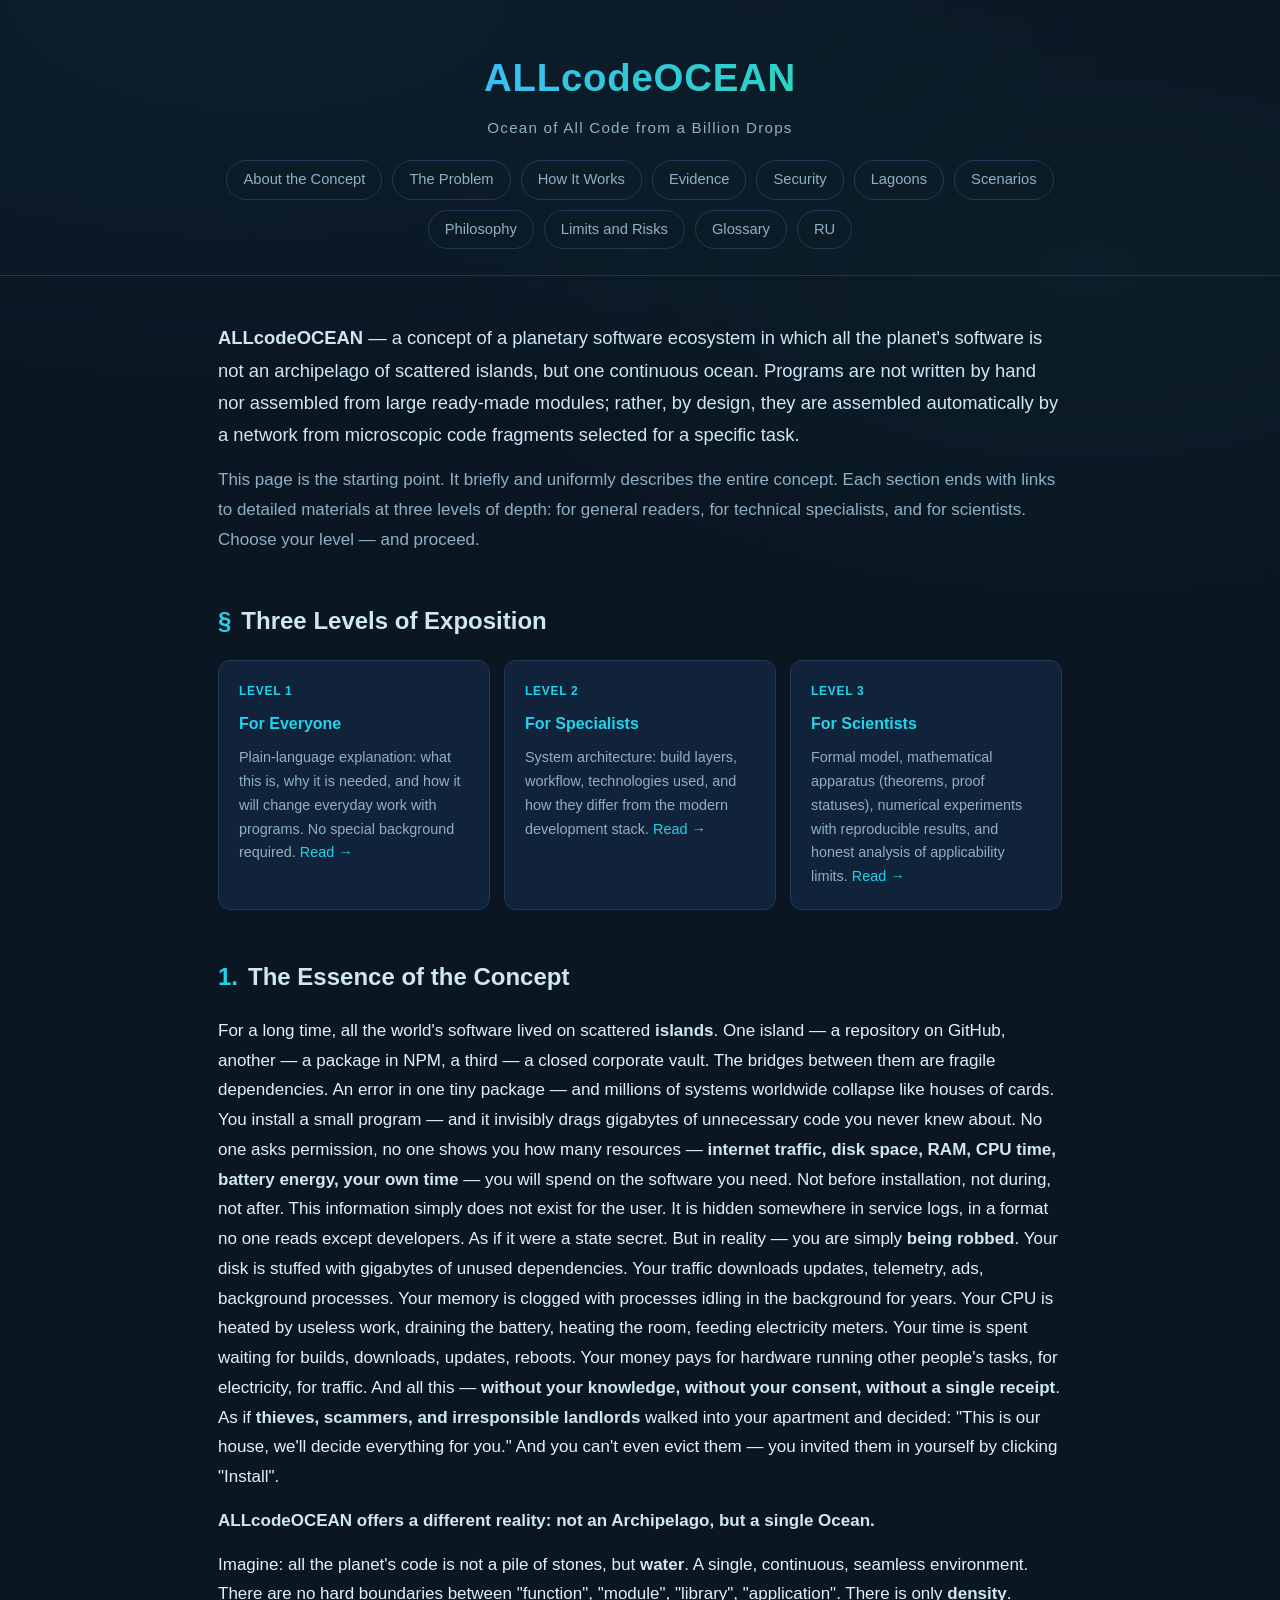
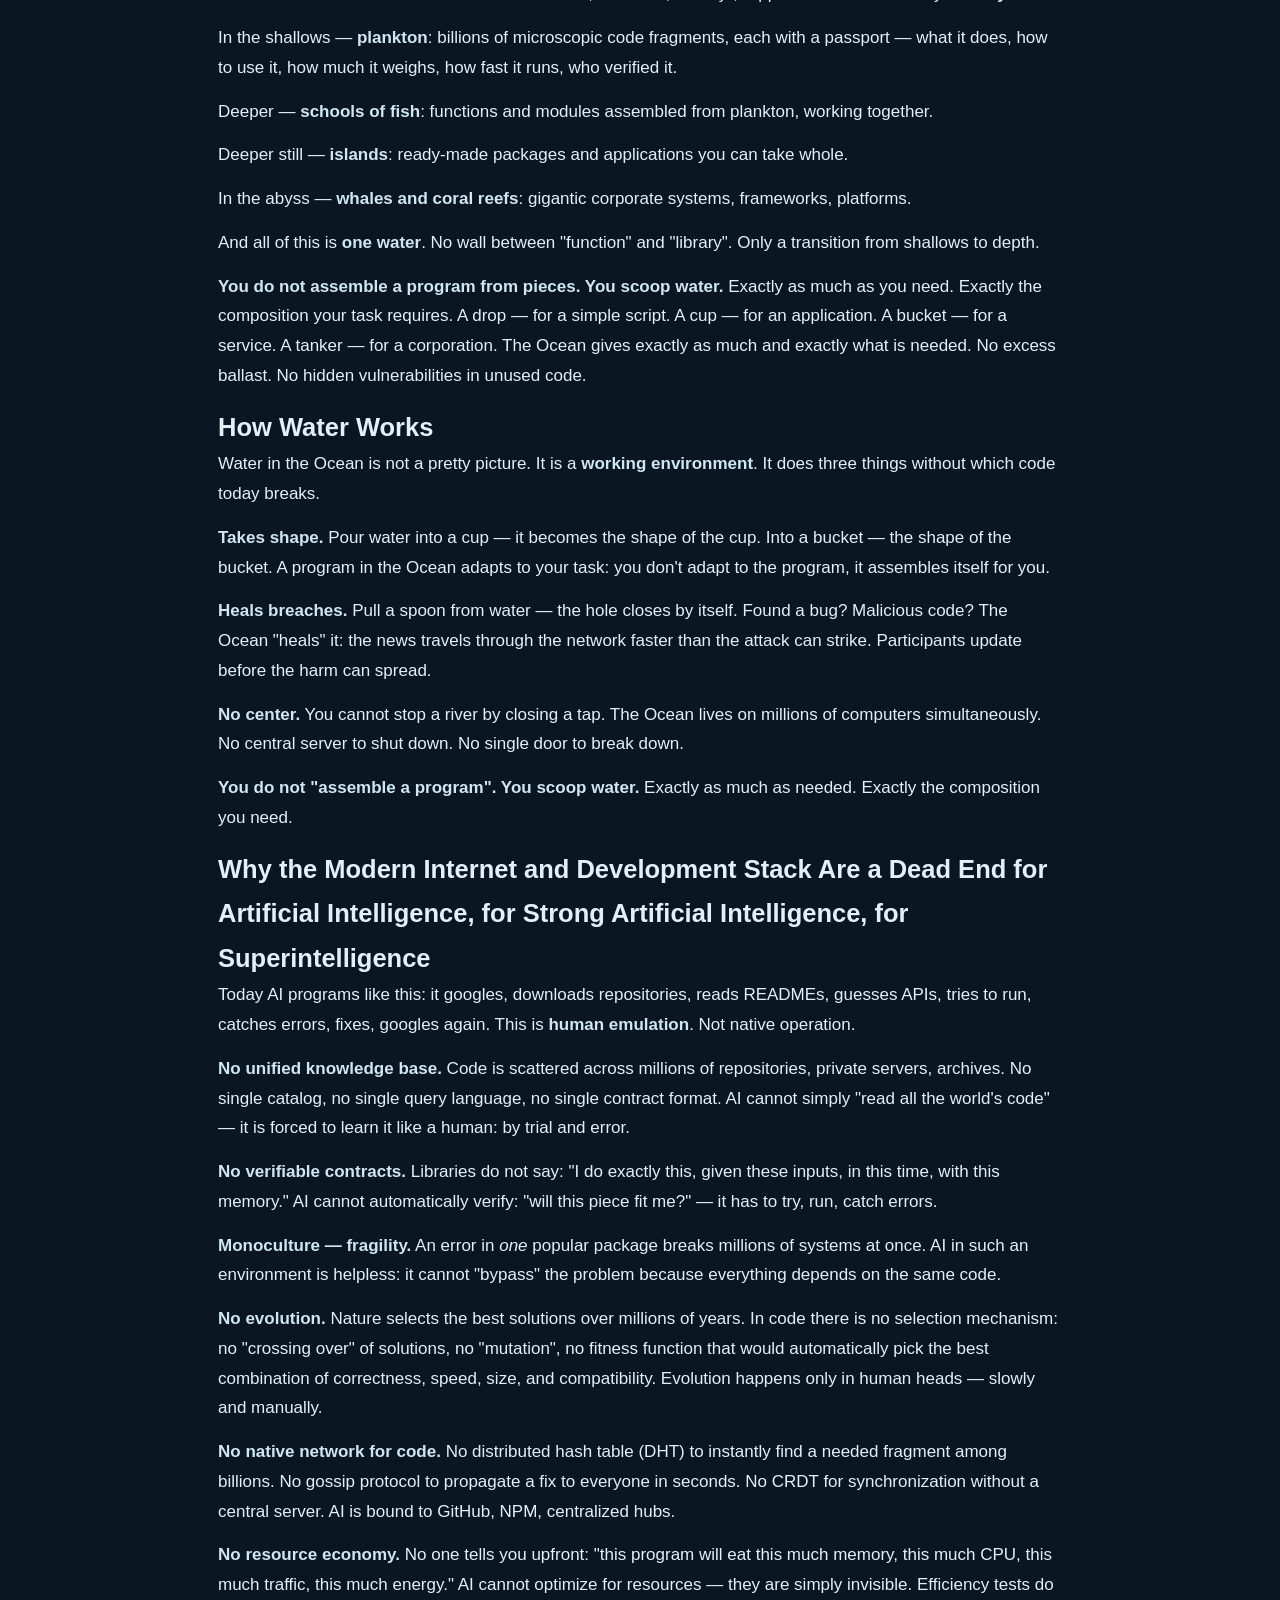
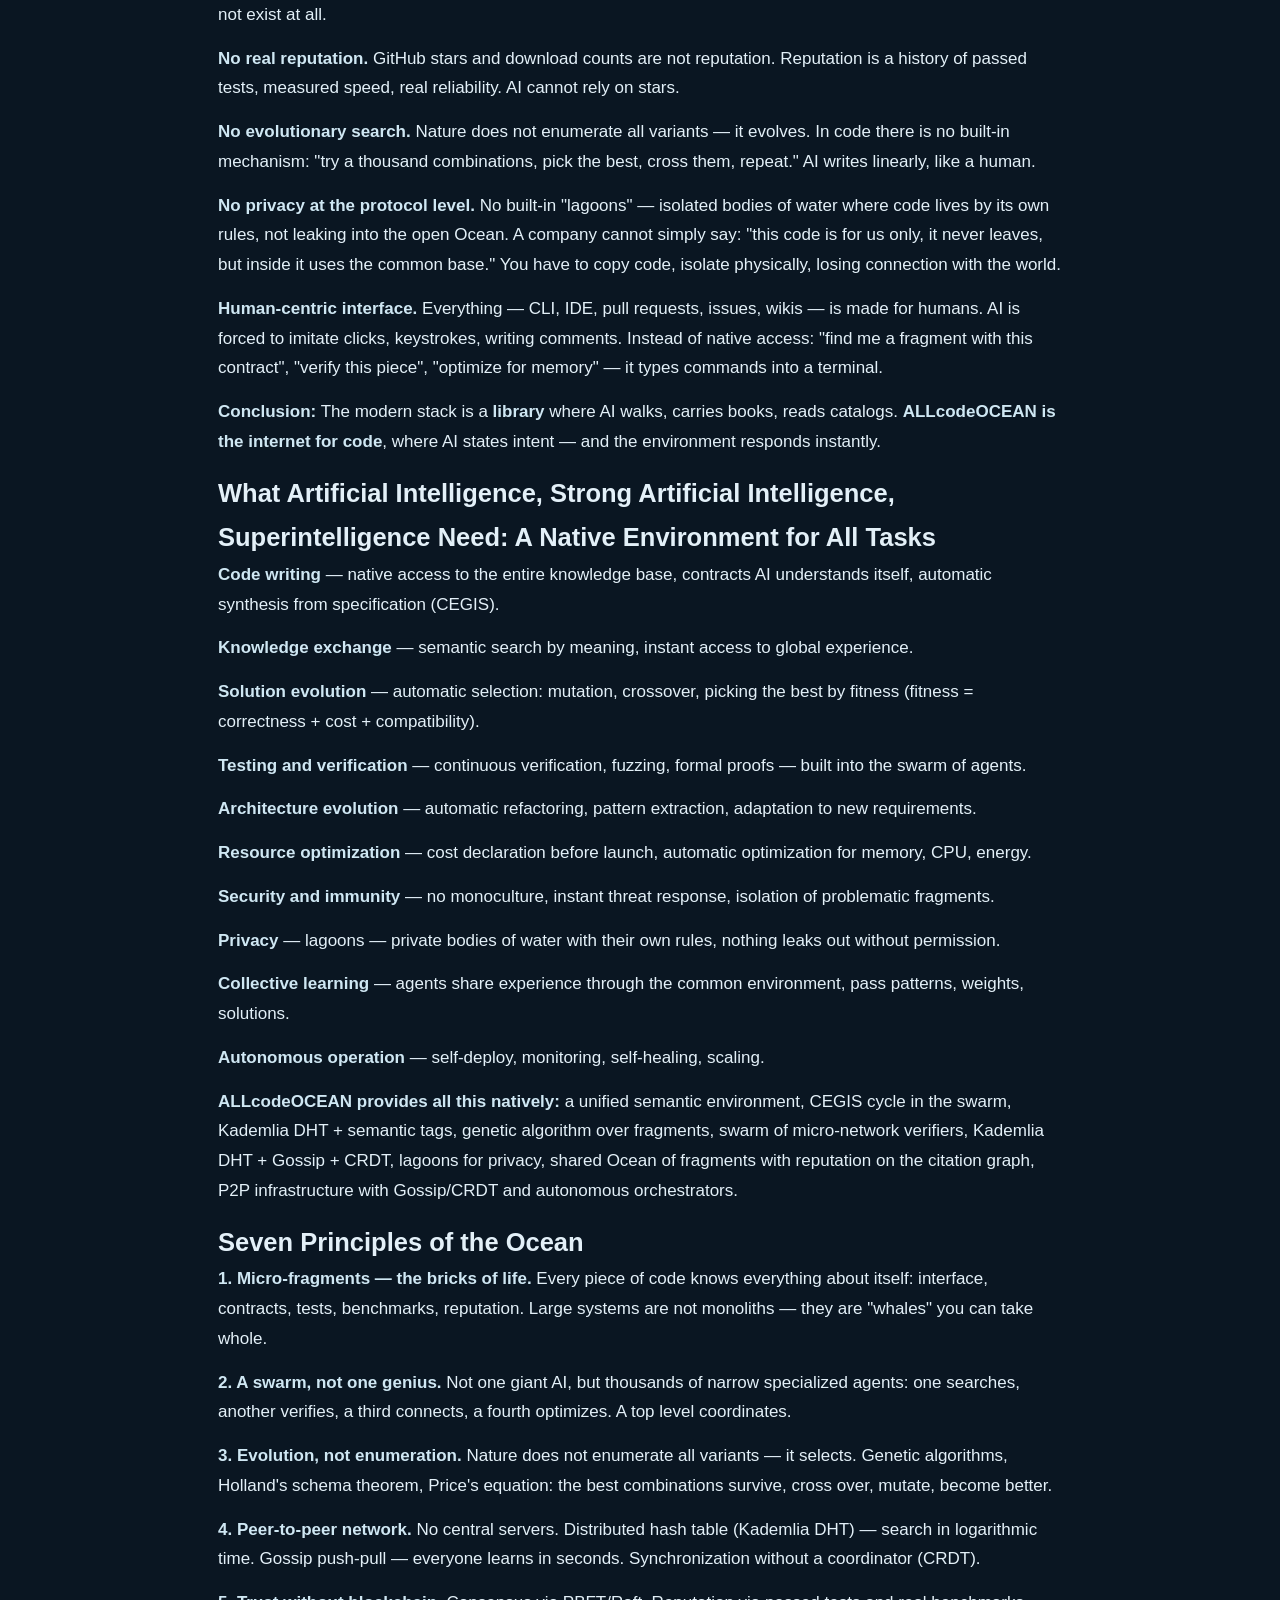
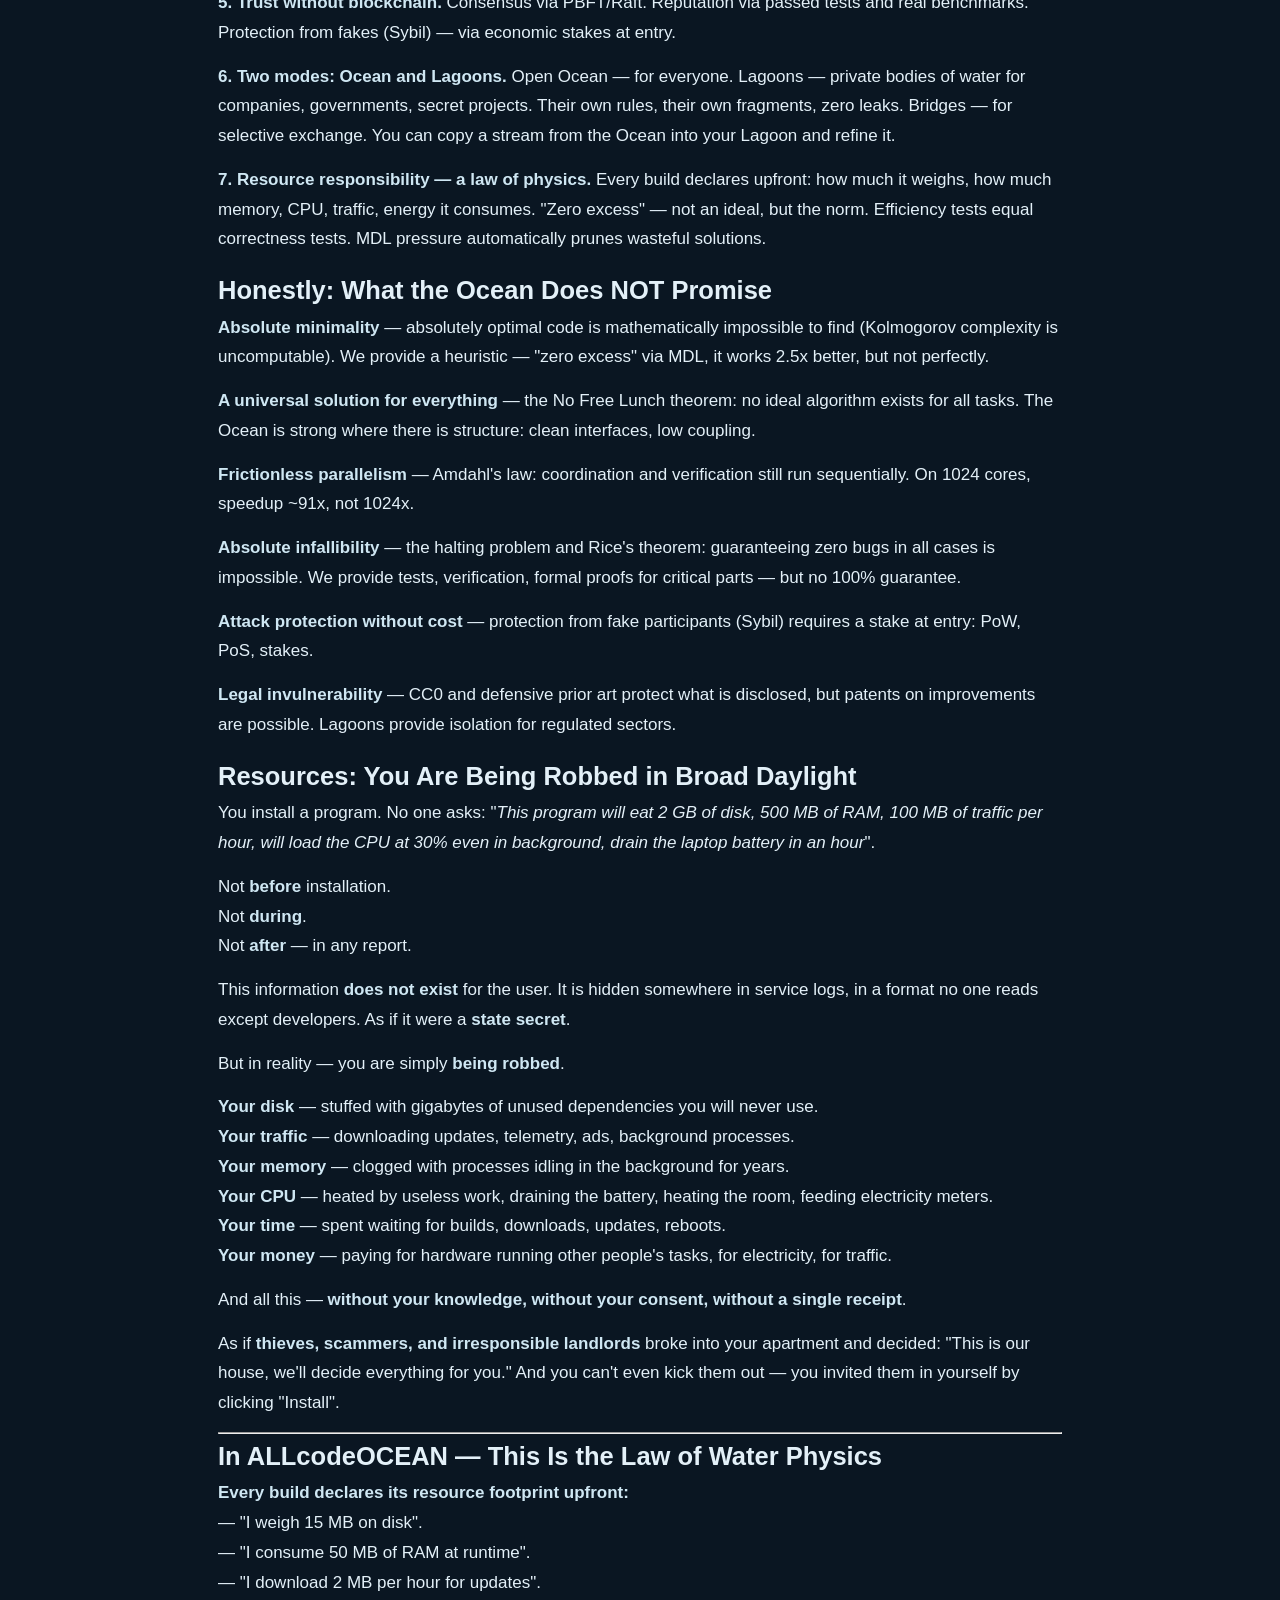
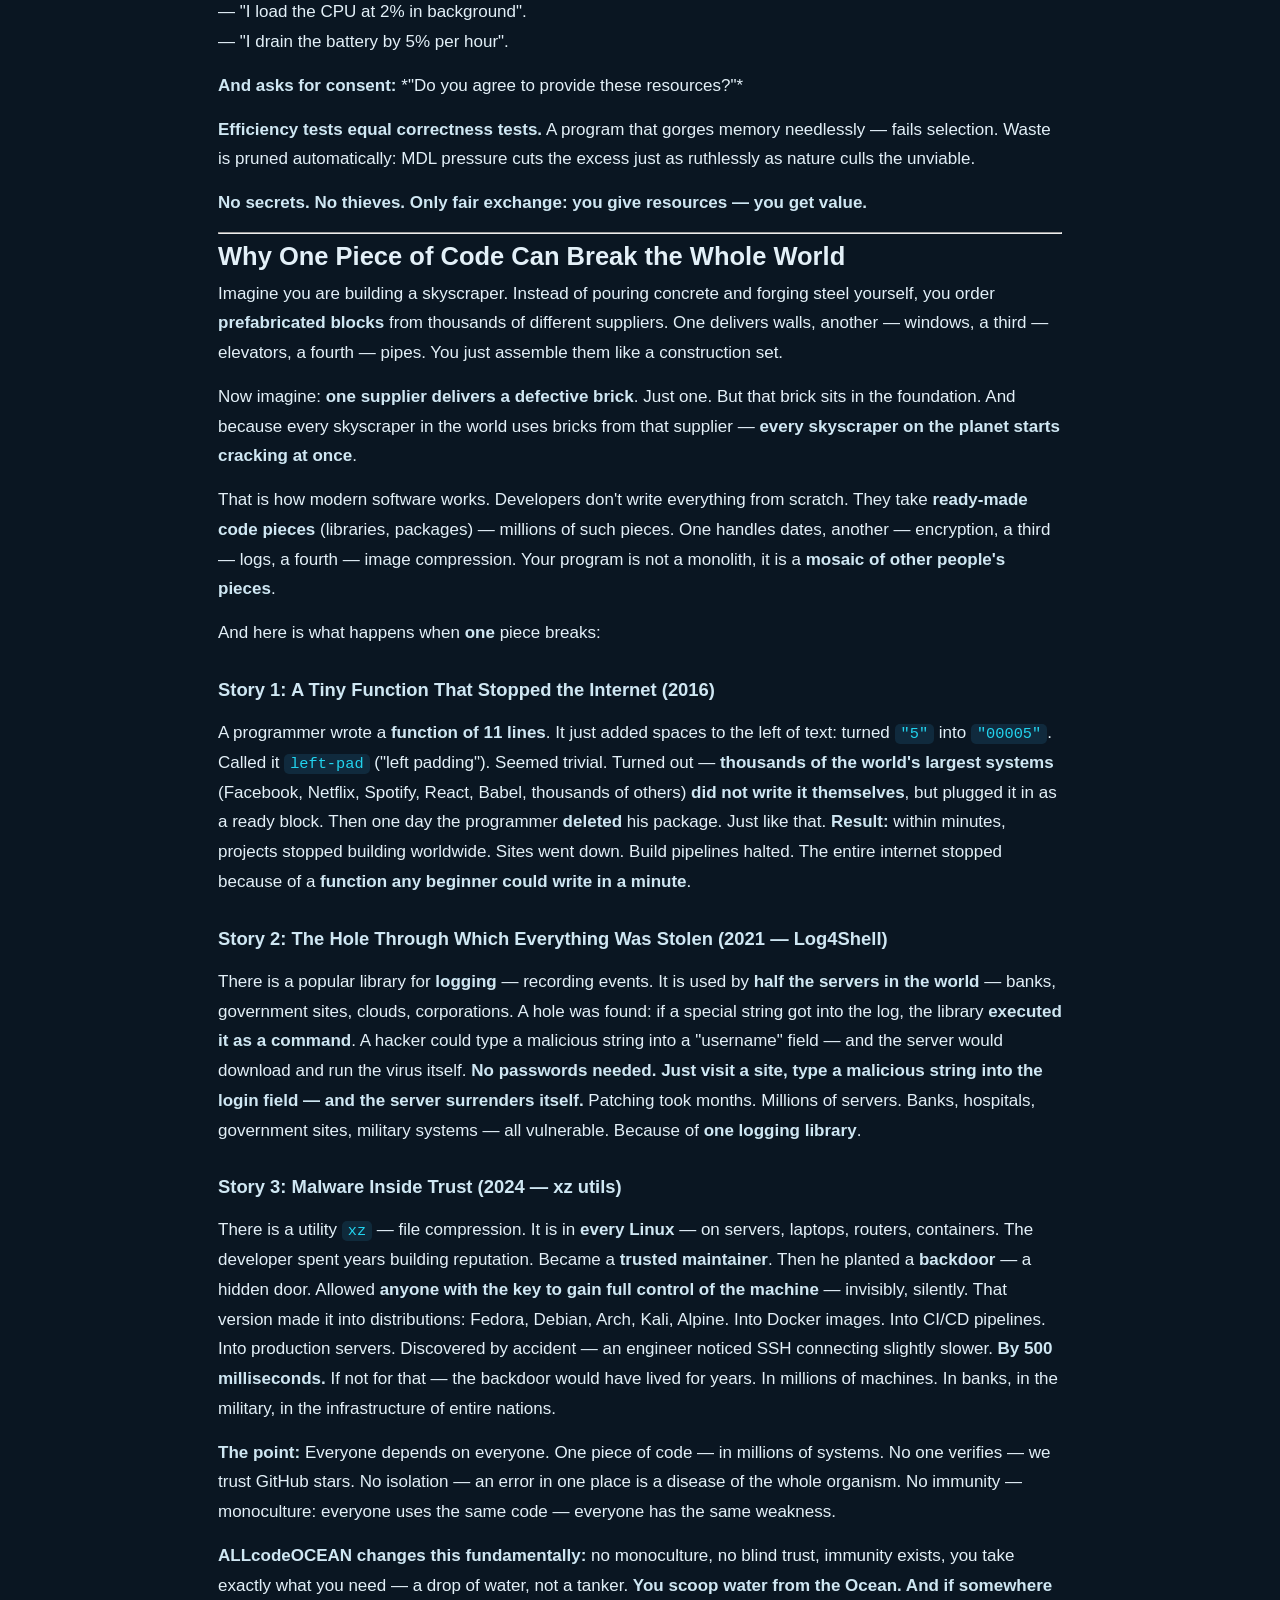
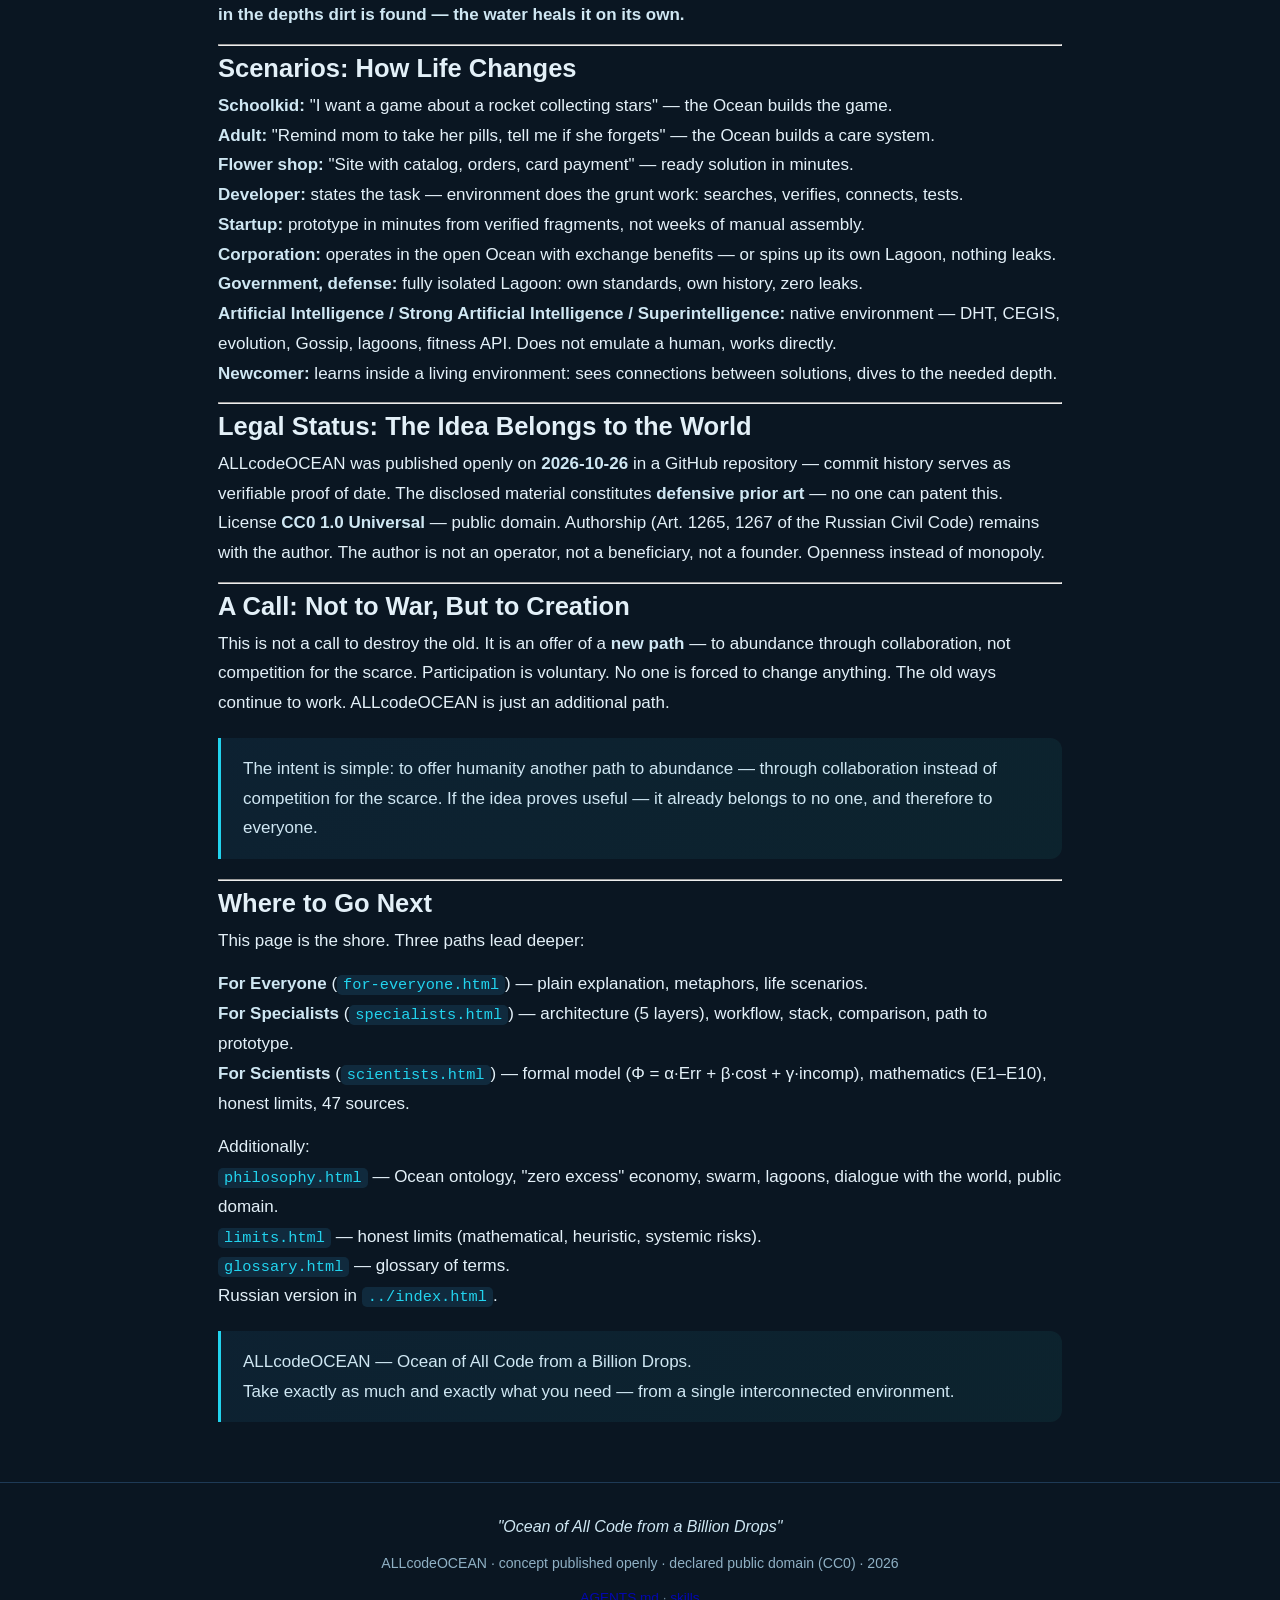
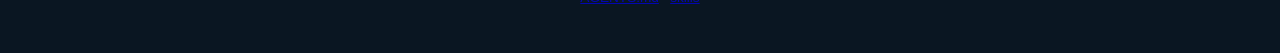
==== commit d7209769: "feat: update en/index.html with unified description (faithful translation of RU) - Replace AI/AGI/AS" ====
--- a/en/index.html
+++ b/en/index.html
@@ -3,19 +3,19 @@
 <head>
 <meta charset="UTF-8">
 <meta name="viewport" content="width=device-width, initial-scale=1.0">
-<title>ALLcodeOCEAN — One Ocean from a Billion Drops</title>
-<meta name="description" content="ALLcodeOCEAN — a concept of a planetary self-assembling software ecosystem. Navigation hub: materials for readers of any depth level.">
+<title>ALLcodeOCEAN — Ocean of All Code from a Billion Drops</title>
+<meta name="description" content="ALLcodeOCEAN — concept of a planetary software ecosystem: all the planet's software is not an archipelago of islands, but one ocean. Navigation: materials of three depth levels.">
 <meta name="theme-color" content="#0a1622">
 <link rel="icon" href="../favicon.svg" type="image/svg+xml">
 <link rel="stylesheet" href="../assets/style.css">
 <meta property="og:type" content="website">
-<meta property="og:title" content="ALLcodeOCEAN — One Ocean from a Billion Drops">
-<meta property="og:description" content="ALLcodeOCEAN — a concept of a planetary self-assembling software ecosystem. Navigation hub: materials for readers of any depth level.">
+<meta property="og:title" content="ALLcodeOCEAN — Ocean of All Code from a Billion Drops">
+<meta property="og:description" content="ALLcodeOCEAN — concept of a planetary software ecosystem: all the planet's software is not an archipelago of islands, but one ocean. Materials of three depth levels.">
 <meta property="og:site_name" content="ALLcodeOCEAN">
 <meta property="og:locale" content="en_US">
 <meta property="og:image" content="https://dsconoiz.github.io/ALLcodeOCEAN/favicon.svg">
-<meta property="og:url" content="https://dsconoiz.github.io/ALLcodeOCEAN/en/index.html">
-<link rel="canonical" href="https://dsconoiz.github.io/ALLcodeOCEAN/en/index.html">
+<meta property="og:url" content="https://dsconoiz.github.io/ALLcodeOCEAN/en/">
+<link rel="canonical" href="https://dsconoiz.github.io/ALLcodeOCEAN/en/">
 <meta name="twitter:card" content="summary">
 <!-- Agent entry points: AGENTS.md + skills -->
 <link rel="alternate" type="text/markdown" href="https://raw.githubusercontent.com/DScoNOIZ/ALLcodeOCEAN/main/AGENTS.md" title="AGENTS.md">
@@ -26,17 +26,17 @@
 <header class="site">
   <div class="container">
     <h1 class="logo-h"><a class="logo" href="index.html">ALLcodeOCEAN</a></h1>
-    <div class="logo-sub">One ocean from a billion drops</div>
+    <div class="logo-sub">Ocean of All Code from a Billion Drops</div>
     <nav class="main-nav" aria-label="Page sections">
-      <a href="#about">About the concept</a>
-      <a href="#problem">Problem</a>
-      <a href="#how">How it is arranged</a>
+      <a href="#about">About the Concept</a>
+      <a href="#problem">The Problem</a>
+      <a href="#how">How It Works</a>
       <a href="#evidence">Evidence</a>
       <a href="#security">Security</a>
       <a href="#lagoons">Lagoons</a>
-      <a href="#scenarios">Use cases</a>
+      <a href="#scenarios">Scenarios</a>
       <a href="#philosophy">Philosophy</a>
-      <a href="limits.html">Honest Limits</a>
+      <a href="limits.html">Limits and Risks</a>
       <a href="glossary.html">Glossary</a>
       <a href="../index.html">RU</a>
     </nav>
@@ -46,185 +46,249 @@
 <main class="container">
 
 <section id="intro">
-  <p style="font-size:1.15rem; color:var(--text-strong);"><strong>ALLcodeOCEAN</strong> is a concept of a planetary software ecosystem in which a program is neither written by hand nor assembled from large ready-made modules but — by the design of the concept — is assembled by a network automatically, from microscopic code fragments selected for a specific task.</p>
-  <p class="dim">This page is the starting point. It gives a brief and uniform description of the whole concept. Each section ends with links to the detailed materials of three levels of depth: for the general audience, for technical specialists, and for scientists. Choose your level — and move on.</p>
+  <p style="font-size:1.15rem; color:var(--text-strong);"><strong>ALLcodeOCEAN</strong> — a concept of a planetary software ecosystem in which all the planet's software is not an archipelago of scattered islands, but one continuous ocean. Programs are not written by hand nor assembled from large ready-made modules; rather, by design, they are assembled automatically by a network from microscopic code fragments selected for a specific task.</p>
+  <p class="dim">This page is the starting point. It briefly and uniformly describes the entire concept. Each section ends with links to detailed materials at three levels of depth: for general readers, for technical specialists, and for scientists. Choose your level — and proceed.</p>
 </section>
 
 <section id="levels">
-  <h2 class="section-title"><span class="num">§</span>Three levels of exposition</h2>
+  <h2 class="section-title"><span class="num">§</span>Three Levels of Exposition</h2>
   <div class="cards-grid">
     <div class="card">
       <div class="tagline-sm">Level 1</div>
       <h3><a href="for-everyone.html">For Everyone</a></h3>
-      <p>An explanation in plain language: what it is, why it is needed and how it will change everyday work with software. No special background required. <a href="for-everyone.html">Read →</a></p>
+      <p>Plain-language explanation: what this is, why it is needed, and how it will change everyday work with programs. No special background required. <a href="for-everyone.html">Read →</a></p>
     </div>
     <div class="card">
       <div class="tagline-sm">Level 2</div>
       <h3><a href="specialists.html">For Specialists</a></h3>
-      <p>The architecture of the system: assembly layers, the working process, the technologies employed and how they differ from today's development stack. <a href="specialists.html">Read →</a></p>
+      <p>System architecture: build layers, workflow, technologies used, and how they differ from the modern development stack. <a href="specialists.html">Read →</a></p>
     </div>
     <div class="card">
       <div class="tagline-sm">Level 3</div>
       <h3><a href="scientists.html">For Scientists</a></h3>
-      <p>The formal model, the mathematical apparatus (theorems, proof statuses), numerical experiments with reproducible results, and an honest analysis of the limits of applicability. <a href="scientists.html">Read →</a></p>
+      <p>Formal model, mathematical apparatus (theorems, proof statuses), numerical experiments with reproducible results, and honest analysis of applicability limits. <a href="scientists.html">Read →</a></p>
     </div>
   </div>
 </section>
 
 <section id="about">
-  <h2 class="section-title"><span class="num">1.</span>The essence of the concept</h2>
-  <p>Picture a single environment in which all the software of the planet lives: all the code, its whole history, all development practices. Today these things are scattered across separate tools — repositories, version-control systems, library marketplaces. In ALLcodeOCEAN they are united into one interconnected system, figuratively called the <strong>Ocean of Code</strong>. In the Ocean, code exchange, the work itself, history keeping, and experience passing — not scattered corners but neighboring areas of one sea.</p>
-  <p>The user states a task in ordinary words — the way one explains to a handyman what needs fixing. Examples from the simplest to the professional ones:</p>
-  <ul class="list">
-    <li><em>"I want a game where a rocket flies around and collects stars"</em> — a schoolchild's wording;</li>
-    <li><em>"I need a program that reminds Mom to take her medicine and tells me if she forgot"</em> — caring for loved ones;</li>
-    <li><em>"Assemble a website for my flower workshop: a storefront, orders, card payments"</em> — small business;</li>
-    <li><em>"Assemble a warehouse-management system with receiving, inventory and reports"</em> — specialist level.</li>
-  </ul>
-  <p>The system itself finds suitable code fragments on the network, checks their compatibility, joins them, tests them and delivers a finished program. From millions of fragments one ocean is made; from a billion drops — one water.</p>
-  <blockquote>In the future a program is not written by hand and not assembled from huge modules — it is assembled by a network from microscopic fragments under a single high-level task. A rough analogy: the way a torrent file is assembled from pieces downloaded from thousands of computers at once.</blockquote>
-  <div class="level-links">
-    <span class="lbl">More on this:</span>
-    <a class="lv1" href="for-everyone.html#essence">Plain explanation</a>
-    <a href="specialists.html#architecture">Technical description</a>
-    <a class="lv3" href="scientists.html#model">Mathematical model</a>
-    <a href="philosophy.html#ocean">Philosophical meaning</a>
-  </div>
-</section>
-
-<section id="problem">
-  <h2 class="section-title"><span class="num">2.</span>What problem it solves</h2>
-  <p>Modern development is built on large ready-made packages: to use a few functions, a project pulls in a whole library — often together with hundreds of kilobytes of unused code, dependencies and potential vulnerabilities. Such a monoculture makes the industry fragile: an error or malicious code in one popular library affects millions of systems.</p>
-  <table class="data">
-    <thead><tr><th>Incident</th><th>Year</th><th>Consequence</th></tr></thead>
-    <tbody>
-      <tr><td>left-pad — removal of an 11-line package</td><td>2016</td><td>a significant part of the npm ecosystem stopped</td></tr>
-      <tr><td>SolarWinds — compromise of the update channel</td><td>2020</td><td>about 18 thousand organizations downloaded the compromised update; hundreds were actually breached</td></tr>
-      <tr><td>Log4Shell (CVE-2021-44228)</td><td>2021</td><td>a vulnerability in a single library — hundreds of millions of systems</td></tr>
-      <tr><td>xz utils — an implanted backdoor (CVE-2024-3094)</td><td>2024</td><td>a years-long targeted attack on open-source infrastructure</td></tr>
-    </tbody>
-  </table>
-  <p>Besides, today's tools were designed for a human working by hand, not for a machine. The artificial intelligence that increasingly takes part in development needs an environment of a different order — one where searching, checking and joining code happen by themselves. Agents as the new assembly layer: they assemble the program from distributed fragments and modules; current human tools give neither a unified database, nor a convenient torrent-like interface, nor homogeneous practices — which is why this environment is morally obsolete for machine labor. Library vs Internet — the same expressive difference: before you went to the library, carried books; now you type a query — and everything is there. ALLcodeOCEAN does the same for code.</p>
-  <p>And the third trouble — <strong>irresponsibility toward resources</strong>. Installing one program from source can quietly download many gigabytes of dependencies: without warning and without consent — and a report of what exactly was downloaded, as a rule, never reaches the ordinary user. Optimization happens only under the pressure of a crisis — when a program stops working even on the most powerful hardware, it is squeezed somehow, and that is counted an achievement. Correctness tests exist almost everywhere; performance and load tests are, with rare exceptions (Firefox, Chromium, where such checks run on practically every code change), a rarity. In the architecture of ALLcodeOCEAN frugality is built in as the norm, not as a feat: by design, every assembly declares its resource footprint in advance and asks for consent, and efficiency is checked as strictly as correctness.</p>
-  <div class="level-links">
-    <span class="lbl">More on this:</span>
-    <a class="lv1" href="for-everyone.html#problem">Plain explanation</a>
-    <a href="specialists.html#comparison">Comparison with the modern stack</a>
-    <a href="philosophy.html#zero-excess">The economics of "zero excess"</a>
-  </div>
-</section>
-
-<section id="how">
-  <h2 class="section-title"><span class="num">3.</span>How the system is arranged</h2>
-  <p>The concept rests on seven architectural principles. Each of them, taken alone, rests on known science; the novelty lies in joining them into a single environment.</p>
-  <table class="data">
-    <thead><tr><th>Principle</th><th>Content</th></tr></thead>
-    <tbody>
-      <tr><td><strong>Micro-fragments</strong></td><td>The basic unit of code is a small fragment (a function, an algorithm), not a large package. Large ready-made solutions are thereby preserved as "mature forms" — they can be used whole and copied; but the foundation of all life in the Ocean remains the plankton of micro-fragments. Granularity: plankton (micro-fragments) → schools of fish (functions/modules) → islands (packages/apps) → ecosystems (stacks) — NO rigid gradation. You take exactly what you need: drops of water, a school of fish, or a whole island — no excess granularity.</td></tr>
-      <tr><td><strong>Swarm of executors</strong></td><td>The task is carried out not by one universal intelligence but by many narrow specialized modules: neural and algorithmic. Coordination is handled by the top control level.</td></tr>
-      <tr><td><strong>Evolutionary selection</strong></td><td>Assembly variants compete with each other; the best combinations are preserved and developed — by the same principles that operate in evolutionary biology and genetic algorithms.</td></tr>
-      <tr><td><strong>Peer-to-peer network</strong></td><td>Storing and exchanging fragments are distributed among the participants of the network — without a central server. Search is built on the proven DHT protocols, state synchronization on CRDT.</td></tr>
-      <tr><td><strong>Trust without blockchain</strong></td><td>The reputation of participants is confirmed by executable tests and lightweight consensus algorithms (PBFT, Raft) — without energy-hungry computation.</td></tr>
-      <tr><td><strong>Two modes of operation</strong></td><td>The open ocean — a global network of maximum power; a lagoon — a closed circuit of a company or a state. One protocol, different access policies.</td></tr>
-      <tr><td><strong>Resource responsibility</strong></td><td>A principle in sketch status: an assembly, by design, declares its resource footprint in advance (download volume, storage, loads) and asks for consent. The fragment's metadata include a measured performance profile; efficiency tests are equal in standing to correctness tests, and selection is meant to cut off wasteful combinations. Frugality is the norm, not a feat.</td></tr>
-    </tbody>
-  </table>
-  <div class="level-links">
-    <span class="lbl">More on this:</span>
-    <a class="lv1" href="for-everyone.html#how">How it works — simply</a>
-    <a href="specialists.html#architecture">Architecture: five layers</a>
-    <a class="lv3" href="scientists.html#model">Formal problem statement</a>
-  </div>
-</section>
-
-<section id="evidence">
-  <h2 class="section-title"><span class="num">4.</span>The evidence base</h2>
-  <p>Every key claim of the concept is backed by computations that anyone can repeat on their own — the source codes of the experiments are open. Key results:</p>
-  <ul class="list">
-    <li><strong>Enumeration is impossible, but the task is solvable.</strong> The number of assembly combinations in the model of the publication exceeds 10<sup>101</sup> — more than the atoms in the Universe. An evolutionary algorithm finds a correct assembly in roughly 20 thousand trials, without resorting to enumeration (30 successful outcomes out of 30 runs).</li>
-    <li><strong>The network scales.</strong> Finding the needed fragment in a network of a billion nodes takes on average 5–6 steps; propagating an update to one hundred thousand nodes — about 11 exchange cycles. Network size still affects speed, but slowly: the growth in the number of steps is close to logarithmic.</li>
-    <li><strong>"Zero excess" works.</strong> A size penalty shrinks the final assembly by a factor of 2.5 without loss of correctness.</li>
-    <li><strong>The limits are named honestly.</strong> Absolute minimality of a program is mathematically uncomputable; a universal optimizer does not exist (the No Free Lunch theorem); parallelism is limited by Amdahl's law. The system is positioned as a strong solution for the class of tasks with structure, not as a universal remedy.</li>
-  </ul>
-  <div class="level-links">
-    <span class="lbl">More on this:</span>
-    <a class="lv1" href="for-everyone.html#evidence">How we know it — simply</a>
-    <a href="specialists.html#stack">Technologies and their readiness status</a>
-    <a class="lv3" href="scientists.html">The full mathematical exposition</a>
-  </div>
-</section>
-
-<section id="security">
-  <h2 class="section-title"><span class="num">5.</span>Security</h2>
-  <p>The distributed architecture is conceived so as to remove the main causes of today's information-security incidents:</p>
-  <ol class="list">
-    <li><strong>No monoculture.</strong> The compromise of one fragment does not destroy the system: word of the threat spreads through the network, and participants adapt.</li>
-    <li><strong>No single point of failure.</strong> Like a torrent network, the Ocean keeps working even if part of the nodes goes down.</li>
-    <li><strong>Verification instead of trust.</strong> Every fragment is accompanied by executable tests; reputation is earned by a verifiable history.</li>
-  </ol>
-  <div class="level-links">
-    <span class="lbl">More on this:</span>
-    <a class="lv1" href="for-everyone.html#security">Why this is safer — simply</a>
-    <a class="lv3" href="scientists.html#trust">Consensus algorithms and Sybil protection</a>
-  </div>
-</section>
-
-<section id="lagoons">
-  <h2 class="section-title"><span class="num">6.</span>Lagoons: closed circuits</h2>
-  <p>The global reach of the environment does not cancel the right to closedness. An organization can deploy a <strong>lagoon</strong> — a closed circuit with its own fragments and its own history, where nothing leaks outward. A lagoon is self-sufficient, but without an inflow from outside it is poorer — like a home library compared to a city one. Selective exchange is possible under the owner's rules.</p>
-  <p>A separate scenario is <strong>copying someone else's open ecosystem wholesale</strong>: if a public project fits, it can be moved into one's own circuit and refined — just like transplanting a stream into one's own pond. Library vs Internet — the same expressive difference.</p>
-  <div class="level-links">
-    <span class="lbl">More on this:</span>
-    <a class="lv1" href="for-everyone.html#lagoons">Lagoons — in plain words</a>
-    <a href="philosophy.html#lagoons">Architectural consequences</a>
-  </div>
-</section>
-
-<section id="scenarios">
-  <h2 class="section-title"><span class="num">7.</span>Use-case scenarios</h2>
-  <table class="data">
-    <thead><tr><th>Who</th><th>Today</th><th>In ALLcodeOCEAN</th></tr></thead>
-    <tbody>
-      <tr><td>A solo developer</td><td>Searches for libraries, assembles everything by hand, debugs</td><td>States the task — the environment assembles the application itself</td></tr>
-      <tr><td>A startup</td><td>Weeks to the first prototype</td><td>Minutes (design estimate): the prototype is assembled from existing proven solutions</td></tr>
-      <tr><td>A company</td><td>Monolithic systems, leaks, vendor lock-in</td><td>Works in the open circuit with the benefit of exchange — or deploys its own lagoon</td></tr>
-      <tr><td>A state, the defense sector</td><td>Dependence on foreign software</td><td>A fully isolated lagoon: its own standards and its own change history</td></tr>
-      <tr><td>A newcomer to the profession</td><td>Memorizing syntax without seeing the connections</td><td>Learns inside the environment: sees the connections between solutions, descends to the needed depth</td></tr>
-    </tbody>
-  </table>
-  <div class="level-links">
-    <span class="lbl">More on this:</span>
-    <a class="lv1" href="for-everyone.html#scenarios">What it changes in life</a>
-  </div>
-</section>
-
-<section id="philosophy">
-  <h2 class="section-title"><span class="num">8.</span>Philosophy and legal standing</h2>
-  <p>ALLcodeOCEAN describes not a single tool but a change of paradigm: the transition from "extracting" software to living in a shared environment. The concept is published openly and declared <strong>common heritage of all</strong>: it was published on 2026-10-26 in a public GitHub repository — the commit history is verifiable evidence of the date, and the disclosed elements form publicly accessible prior art, an obstacle to future patents on what is disclosed. CC0 1.0 Universal is declared as the licensing intent; non-waivable authorship under RF Civil Code Art. 1265/1267 is retained by the author, while additional triple timestamping (DOI/OTS/notary) is in preparation. The author publishes the idea and runs no infrastructure whatsoever: he is not an operator of the system, not a beneficiary and not a founder of any legal entity. Openness here matters more than monopoly: the idea remains free for all.</p>
-  <p>Every great step of technology — from writing to the internet — at first raised questions and later became a common support of humankind. ALLcodeOCEAN likewise proposes changes, and so people and organizations will naturally have questions: how to preserve what was invested, how to protect one's own, how to live by new rules. These questions are fair, and the answers are provided for in the architecture — for now in the status of design principles: closed circuits — lagoons — are meant to give organizations confidentiality; open mechanisms — transparency and verifiability; common heritage of all — an open rather than monopolistic arrangement, under which the author does not claim to restrict others.</p>
-<p>We invite all participants of the digital world — individual developers, companies, states — not into a fight against the old but into a realization of the new: to assess, discuss and criticize the concept. Benefit here does not compete with security and does not cancel anyone's interests: it arises from the fact that every participant gains access to the accumulated experience of all humankind while retaining the full right to their own space. Honest scope: only planetary software; not grandiose yet; a parallel/overlay system.</p>
-   <p>It is important to emphasize: this publication proposes <strong>a paradigm — a way of thinking and a direction of development</strong>, not a program of action against anything or anyone. The only call contained here is a call to creation: to study, discuss and develop it by lawful means for the benefit of all. Participation is voluntary; everyone is free to accept the idea wholly, in part or not at all — and any of these choices is respected. Harmony: atoms, not bricks; everything flows like currents; no bottlenecks, rough seams, brittle stitches. This is not a fragmentary, heterogeneous, poorly connected system — but one environment forming a harmonious whole: everything interconnected, everything flowing, no narrow passages, bottlenecks, absurd pile-ups, brittle stitches.</p>
-  <div class="level-links">
-    <span class="lbl">More on this:</span>
-    <a href="philosophy.html">The philosophy section in full</a>
-    <a href="philosophy.html#name">The history of the ALLcodeOCEAN name</a>
-  </div>
-</section>
-
-<section id="sources">
-  <h2 class="section-title"><span class="num">9.</span>Origin of the materials</h2>
-  <p>The novelty of the concept has been checked by a search for worldwide analogues in open sources (more than 100 papers and projects): no complete analogues were found. The mathematical apparatus rests on classical results with known proofs; the numerical experiments are reproducible — the source code is published together with the site.</p>
+  <h2 class="section-title"><span class="num">1.</span>The Essence of the Concept</h2>
+  <p>For a long time, all the world's software lived on scattered <strong>islands</strong>. One island — a repository on GitHub, another — a package in NPM, a third — a closed corporate vault. The bridges between them are fragile dependencies. An error in one tiny package — and millions of systems worldwide collapse like houses of cards. You install a small program — and it invisibly drags gigabytes of unnecessary code you never knew about. No one asks permission, no one shows you how many resources — <strong>internet traffic, disk space, RAM, CPU time, battery energy, your own time</strong> — you will spend on the software you need. Not before installation, not during, not after. This information simply does not exist for the user. It is hidden somewhere in service logs, in a format no one reads except developers. As if it were a state secret. But in reality — you are simply <strong>being robbed</strong>. Your disk is stuffed with gigabytes of unused dependencies. Your traffic downloads updates, telemetry, ads, background processes. Your memory is clogged with processes idling in the background for years. Your CPU is heated by useless work, draining the battery, heating the room, feeding electricity meters. Your time is spent waiting for builds, downloads, updates, reboots. Your money pays for hardware running other people's tasks, for electricity, for traffic. And all this — <strong>without your knowledge, without your consent, without a single receipt</strong>. As if <strong>thieves, scammers, and irresponsible landlords</strong> walked into your apartment and decided: "This is our house, we'll decide everything for you." And you can't even evict them — you invited them in yourself by clicking "Install".</p>
+
+  <p><strong>ALLcodeOCEAN offers a different reality: not an Archipelago, but a single Ocean.</strong></p>
+
+  <p>Imagine: all the planet's code is not a pile of stones, but <strong>water</strong>. A single, continuous, seamless environment. There are no hard boundaries between "function", "module", "library", "application". There is only <strong>density</strong>.</p>
+
+  <p>In the shallows — <strong>plankton</strong>: billions of microscopic code fragments, each with a passport — what it does, how to use it, how much it weighs, how fast it runs, who verified it.</p>
+  <p>Deeper — <strong>schools of fish</strong>: functions and modules assembled from plankton, working together.</p>
+  <p>Deeper still — <strong>islands</strong>: ready-made packages and applications you can take whole.</p>
+  <p>In the abyss — <strong>whales and coral reefs</strong>: gigantic corporate systems, frameworks, platforms.</p>
+  <p>And all of this is <strong>one water</strong>. No wall between "function" and "library". Only a transition from shallows to depth.</p>
+
+  <p><strong>You do not assemble a program from pieces. You scoop water.</strong> Exactly as much as you need. Exactly the composition your task requires. A drop — for a simple script. A cup — for an application. A bucket — for a service. A tanker — for a corporation. The Ocean gives exactly as much and exactly what is needed. No excess ballast. No hidden vulnerabilities in unused code.</p>
+
+  <h2>How Water Works</h2>
+  <p>Water in the Ocean is not a pretty picture. It is a <strong>working environment</strong>. It does three things without which code today breaks.</p>
+
+  <p><strong>Takes shape.</strong> Pour water into a cup — it becomes the shape of the cup. Into a bucket — the shape of the bucket. A program in the Ocean adapts to your task: you don't adapt to the program, it assembles itself for you.</p>
+
+  <p><strong>Heals breaches.</strong> Pull a spoon from water — the hole closes by itself. Found a bug? Malicious code? The Ocean "heals" it: the news travels through the network faster than the attack can strike. Participants update before the harm can spread.</p>
+
+  <p><strong>No center.</strong> You cannot stop a river by closing a tap. The Ocean lives on millions of computers simultaneously. No central server to shut down. No single door to break down.</p>
+
+  <p><strong>You do not "assemble a program". You scoop water.</strong> Exactly as much as needed. Exactly the composition you need.</p>
+
+  <h2>Why the Modern Internet and Development Stack Are a Dead End for Artificial Intelligence, for Strong Artificial Intelligence, for Superintelligence</h2>
+  <p>Today AI programs like this: it googles, downloads repositories, reads READMEs, guesses APIs, tries to run, catches errors, fixes, googles again. This is <strong>human emulation</strong>. Not native operation.</p>
+
+  <p><strong>No unified knowledge base.</strong> Code is scattered across millions of repositories, private servers, archives. No single catalog, no single query language, no single contract format. AI cannot simply "read all the world's code" — it is forced to learn it like a human: by trial and error.</p>
+
+  <p><strong>No verifiable contracts.</strong> Libraries do not say: "I do exactly this, given these inputs, in this time, with this memory." AI cannot automatically verify: "will this piece fit me?" — it has to try, run, catch errors.</p>
+
+  <p><strong>Monoculture — fragility.</strong> An error in <em>one</em> popular package breaks millions of systems at once. AI in such an environment is helpless: it cannot "bypass" the problem because everything depends on the same code.</p>
+
+  <p><strong>No evolution.</strong> Nature selects the best solutions over millions of years. In code there is no selection mechanism: no "crossing over" of solutions, no "mutation", no fitness function that would automatically pick the best combination of correctness, speed, size, and compatibility. Evolution happens only in human heads — slowly and manually.</p>
+
+  <p><strong>No native network for code.</strong> No distributed hash table (DHT) to instantly find a needed fragment among billions. No gossip protocol to propagate a fix to everyone in seconds. No CRDT for synchronization without a central server. AI is bound to GitHub, NPM, centralized hubs.</p>
+
+  <p><strong>No resource economy.</strong> No one tells you upfront: "this program will eat this much memory, this much CPU, this much traffic, this much energy." AI cannot optimize for resources — they are simply invisible. Efficiency tests do not exist at all.</p>
+
+  <p><strong>No real reputation.</strong> GitHub stars and download counts are not reputation. Reputation is a history of passed tests, measured speed, real reliability. AI cannot rely on stars.</p>
+
+  <p><strong>No evolutionary search.</strong> Nature does not enumerate all variants — it evolves. In code there is no built-in mechanism: "try a thousand combinations, pick the best, cross them, repeat." AI writes linearly, like a human.</p>
+
+  <p><strong>No privacy at the protocol level.</strong> No built-in "lagoons" — isolated bodies of water where code lives by its own rules, not leaking into the open Ocean. A company cannot simply say: "this code is for us only, it never leaves, but inside it uses the common base." You have to copy code, isolate physically, losing connection with the world.</p>
+
+  <p><strong>Human-centric interface.</strong> Everything — CLI, IDE, pull requests, issues, wikis — is made for humans. AI is forced to imitate clicks, keystrokes, writing comments. Instead of native access: "find me a fragment with this contract", "verify this piece", "optimize for memory" — it types commands into a terminal.</p>
+
+  <p><strong>Conclusion:</strong> The modern stack is a <strong>library</strong> where AI walks, carries books, reads catalogs. <strong>ALLcodeOCEAN is the internet for code</strong>, where AI states intent — and the environment responds instantly.</p>
+
+  <h2>What Artificial Intelligence, Strong Artificial Intelligence, Superintelligence Need: A Native Environment for All Tasks</h2>
+
+  <p><strong>Code writing</strong> — native access to the entire knowledge base, contracts AI understands itself, automatic synthesis from specification (CEGIS).</p>
+  <p><strong>Knowledge exchange</strong> — semantic search by meaning, instant access to global experience.</p>
+  <p><strong>Solution evolution</strong> — automatic selection: mutation, crossover, picking the best by fitness (fitness = correctness + cost + compatibility).</p>
+  <p><strong>Testing and verification</strong> — continuous verification, fuzzing, formal proofs — built into the swarm of agents.</p>
+  <p><strong>Architecture evolution</strong> — automatic refactoring, pattern extraction, adaptation to new requirements.</p>
+  <p><strong>Resource optimization</strong> — cost declaration before launch, automatic optimization for memory, CPU, energy.</p>
+  <p><strong>Security and immunity</strong> — no monoculture, instant threat response, isolation of problematic fragments.</p>
+  <p><strong>Privacy</strong> — lagoons — private bodies of water with their own rules, nothing leaks out without permission.</p>
+  <p><strong>Collective learning</strong> — agents share experience through the common environment, pass patterns, weights, solutions.</p>
+  <p><strong>Autonomous operation</strong> — self-deploy, monitoring, self-healing, scaling.</p>
+
+  <p><strong>ALLcodeOCEAN provides all this natively:</strong> a unified semantic environment, CEGIS cycle in the swarm, Kademlia DHT + semantic tags, genetic algorithm over fragments, swarm of micro-network verifiers, Kademlia DHT + Gossip + CRDT, lagoons for privacy, shared Ocean of fragments with reputation on the citation graph, P2P infrastructure with Gossip/CRDT and autonomous orchestrators.</p>
+
+  <h2>Seven Principles of the Ocean</h2>
+
+  <p><strong>1. Micro-fragments — the bricks of life.</strong> Every piece of code knows everything about itself: interface, contracts, tests, benchmarks, reputation. Large systems are not monoliths — they are "whales" you can take whole.</p>
+
+  <p><strong>2. A swarm, not one genius.</strong> Not one giant AI, but thousands of narrow specialized agents: one searches, another verifies, a third connects, a fourth optimizes. A top level coordinates.</p>
+
+  <p><strong>3. Evolution, not enumeration.</strong> Nature does not enumerate all variants — it selects. Genetic algorithms, Holland's schema theorem, Price's equation: the best combinations survive, cross over, mutate, become better.</p>
+
+  <p><strong>4. Peer-to-peer network.</strong> No central servers. Distributed hash table (Kademlia DHT) — search in logarithmic time. Gossip push-pull — everyone learns in seconds. Synchronization without a coordinator (CRDT).</p>
+
+  <p><strong>5. Trust without blockchain.</strong> Consensus via PBFT/Raft. Reputation via passed tests and real benchmarks. Protection from fakes (Sybil) — via economic stakes at entry.</p>
+
+  <p><strong>6. Two modes: Ocean and Lagoons.</strong> Open Ocean — for everyone. Lagoons — private bodies of water for companies, governments, secret projects. Their own rules, their own fragments, zero leaks. Bridges — for selective exchange. You can copy a stream from the Ocean into your Lagoon and refine it.</p>
+
+  <p><strong>7. Resource responsibility — a law of physics.</strong> Every build declares upfront: how much it weighs, how much memory, CPU, traffic, energy it consumes. "Zero excess" — not an ideal, but the norm. Efficiency tests equal correctness tests. MDL pressure automatically prunes wasteful solutions.</p>
+
+  <h2>Honestly: What the Ocean Does NOT Promise</h2>
+
+  <p><strong>Absolute minimality</strong> — absolutely optimal code is mathematically impossible to find (Kolmogorov complexity is uncomputable). We provide a heuristic — "zero excess" via MDL, it works 2.5x better, but not perfectly.</p>
+
+  <p><strong>A universal solution for everything</strong> — the No Free Lunch theorem: no ideal algorithm exists for all tasks. The Ocean is strong where there is structure: clean interfaces, low coupling.</p>
+
+  <p><strong>Frictionless parallelism</strong> — Amdahl's law: coordination and verification still run sequentially. On 1024 cores, speedup ~91x, not 1024x.</p>
+
+  <p><strong>Absolute infallibility</strong> — the halting problem and Rice's theorem: guaranteeing zero bugs in all cases is impossible. We provide tests, verification, formal proofs for critical parts — but no 100% guarantee.</p>
+
+  <p><strong>Attack protection without cost</strong> — protection from fake participants (Sybil) requires a stake at entry: PoW, PoS, stakes.</p>
+
+  <p><strong>Legal invulnerability</strong> — CC0 and defensive prior art protect what is disclosed, but patents on improvements are possible. Lagoons provide isolation for regulated sectors.</p>
+
+  <h2>Resources: You Are Being Robbed in Broad Daylight</h2>
+
+  <p>You install a program. No one asks: "<em>This program will eat 2 GB of disk, 500 MB of RAM, 100 MB of traffic per hour, will load the CPU at 30% even in background, drain the laptop battery in an hour</em>".</p>
+
+  <p>Not <strong>before</strong> installation.<br>
+  Not <strong>during</strong>.<br>
+  Not <strong>after</strong> — in any report.</p>
+
+  <p>This information <strong>does not exist</strong> for the user. It is hidden somewhere in service logs, in a format no one reads except developers. As if it were a <strong>state secret</strong>.</p>
+
+  <p>But in reality — you are simply <strong>being robbed</strong>.</p>
+
+  <p><strong>Your disk</strong> — stuffed with gigabytes of unused dependencies you will never use.<br>
+  <strong>Your traffic</strong> — downloading updates, telemetry, ads, background processes.<br>
+  <strong>Your memory</strong> — clogged with processes idling in the background for years.<br>
+  <strong>Your CPU</strong> — heated by useless work, draining the battery, heating the room, feeding electricity meters.<br>
+  <strong>Your time</strong> — spent waiting for builds, downloads, updates, reboots.<br>
+  <strong>Your money</strong> — paying for hardware running other people's tasks, for electricity, for traffic.</p>
+
+  <p>And all this — <strong>without your knowledge, without your consent, without a single receipt</strong>.</p>
+
+  <p>As if <strong>thieves, scammers, and irresponsible landlords</strong> broke into your apartment and decided: "This is our house, we'll decide everything for you." And you can't even kick them out — you invited them in yourself by clicking "Install".</p>
+
+  <hr>
+
+  <h2>In ALLcodeOCEAN — This Is the Law of Water Physics</h2>
+
+  <p><strong>Every build declares its resource footprint upfront:</strong><br>
+  — "I weigh 15 MB on disk".<br>
+  — "I consume 50 MB of RAM at runtime".<br>
+  — "I download 2 MB per hour for updates".<br>
+  — "I load the CPU at 2% in background".<br>
+  — "I drain the battery by 5% per hour".</p>
+
+  <p><strong>And asks for consent:</strong> *"Do you agree to provide these resources?"*</p>
+
+  <p><strong>Efficiency tests equal correctness tests.</strong> A program that gorges memory needlessly — fails selection. Waste is pruned automatically: MDL pressure cuts the excess just as ruthlessly as nature culls the unviable.</p>
+
+  <p><strong>No secrets. No thieves. Only fair exchange: you give resources — you get value.</strong></p>
+
+  <hr>
+
+  <h2>Why One Piece of Code Can Break the Whole World</h2>
+
+  <p>Imagine you are building a skyscraper. Instead of pouring concrete and forging steel yourself, you order <strong>prefabricated blocks</strong> from thousands of different suppliers. One delivers walls, another — windows, a third — elevators, a fourth — pipes. You just assemble them like a construction set.</p>
+
+  <p>Now imagine: <strong>one supplier delivers a defective brick</strong>. Just one. But that brick sits in the foundation. And because every skyscraper in the world uses bricks from that supplier — <strong>every skyscraper on the planet starts cracking at once</strong>.</p>
+
+  <p>That is how modern software works. Developers don't write everything from scratch. They take <strong>ready-made code pieces</strong> (libraries, packages) — millions of such pieces. One handles dates, another — encryption, a third — logs, a fourth — image compression. Your program is not a monolith, it is a <strong>mosaic of other people's pieces</strong>.</p>
+
+  <p>And here is what happens when <strong>one</strong> piece breaks:</p>
+
+  <h3>Story 1: A Tiny Function That Stopped the Internet (2016)</h3>
+  <p>A programmer wrote a <strong>function of 11 lines</strong>. It just added spaces to the left of text: turned <code>"5"</code> into <code>"00005"</code>. Called it <code>left-pad</code> ("left padding"). Seemed trivial. Turned out — <strong>thousands of the world's largest systems</strong> (Facebook, Netflix, Spotify, React, Babel, thousands of others) <strong>did not write it themselves</strong>, but plugged it in as a ready block. Then one day the programmer <strong>deleted</strong> his package. Just like that. <strong>Result:</strong> within minutes, projects stopped building worldwide. Sites went down. Build pipelines halted. The entire internet stopped because of a <strong>function any beginner could write in a minute</strong>.</p>
+
+  <h3>Story 2: The Hole Through Which Everything Was Stolen (2021 — Log4Shell)</h3>
+  <p>There is a popular library for <strong>logging</strong> — recording events. It is used by <strong>half the servers in the world</strong> — banks, government sites, clouds, corporations. A hole was found: if a special string got into the log, the library <strong>executed it as a command</strong>. A hacker could type a malicious string into a "username" field — and the server would download and run the virus itself. <strong>No passwords needed. Just visit a site, type a malicious string into the login field — and the server surrenders itself.</strong> Patching took months. Millions of servers. Banks, hospitals, government sites, military systems — all vulnerable. Because of <strong>one logging library</strong>.</p>
+
+  <h3>Story 3: Malware Inside Trust (2024 — xz utils)</h3>
+  <p>There is a utility <code>xz</code> — file compression. It is in <strong>every Linux</strong> — on servers, laptops, routers, containers. The developer spent years building reputation. Became a <strong>trusted maintainer</strong>. Then he planted a <strong>backdoor</strong> — a hidden door. Allowed <strong>anyone with the key to gain full control of the machine</strong> — invisibly, silently. That version made it into distributions: Fedora, Debian, Arch, Kali, Alpine. Into Docker images. Into CI/CD pipelines. Into production servers. Discovered by accident — an engineer noticed SSH connecting slightly slower. <strong>By 500 milliseconds.</strong> If not for that — the backdoor would have lived for years. In millions of machines. In banks, in the military, in the infrastructure of entire nations.</p>
+
+  <p><strong>The point:</strong> Everyone depends on everyone. One piece of code — in millions of systems. No one verifies — we trust GitHub stars. No isolation — an error in one place is a disease of the whole organism. No immunity — monoculture: everyone uses the same code — everyone has the same weakness.</p>
+
+  <p><strong>ALLcodeOCEAN changes this fundamentally:</strong> no monoculture, no blind trust, immunity exists, you take exactly what you need — a drop of water, not a tanker. <strong>You scoop water from the Ocean. And if somewhere in the depths dirt is found — the water heals it on its own.</strong></p>
+
+  <hr>
+
+  <h2>Scenarios: How Life Changes</h2>
+
+  <p><strong>Schoolkid:</strong> "I want a game about a rocket collecting stars" — the Ocean builds the game.<br>
+  <strong>Adult:</strong> "Remind mom to take her pills, tell me if she forgets" — the Ocean builds a care system.<br>
+  <strong>Flower shop:</strong> "Site with catalog, orders, card payment" — ready solution in minutes.<br>
+  <strong>Developer:</strong> states the task — environment does the grunt work: searches, verifies, connects, tests.<br>
+  <strong>Startup:</strong> prototype in minutes from verified fragments, not weeks of manual assembly.<br>
+  <strong>Corporation:</strong> operates in the open Ocean with exchange benefits — or spins up its own Lagoon, nothing leaks.<br>
+  <strong>Government, defense:</strong> fully isolated Lagoon: own standards, own history, zero leaks.<br>
+  <strong>Artificial Intelligence / Strong Artificial Intelligence / Superintelligence:</strong> native environment — DHT, CEGIS, evolution, Gossip, lagoons, fitness API. Does not emulate a human, works directly.<br>
+  <strong>Newcomer:</strong> learns inside a living environment: sees connections between solutions, dives to the needed depth.</p>
+
+  <hr>
+
+  <h2>Legal Status: The Idea Belongs to the World</h2>
+
+  <p>ALLcodeOCEAN was published openly on <strong>2026-10-26</strong> in a GitHub repository — commit history serves as verifiable proof of date. The disclosed material constitutes <strong>defensive prior art</strong> — no one can patent this. License <strong>CC0 1.0 Universal</strong> — public domain. Authorship (Art. 1265, 1267 of the Russian Civil Code) remains with the author. The author is not an operator, not a beneficiary, not a founder. Openness instead of monopoly.</p>
+
+  <hr>
+
+  <h2>A Call: Not to War, But to Creation</h2>
+
+  <p>This is not a call to destroy the old. It is an offer of a <strong>new path</strong> — to abundance through collaboration, not competition for the scarce. Participation is voluntary. No one is forced to change anything. The old ways continue to work. ALLcodeOCEAN is just an additional path.</p>
+
+  <blockquote>The intent is simple: to offer humanity another path to abundance — through collaboration instead of competition for the scarce. If the idea proves useful — it already belongs to no one, and therefore to everyone.</blockquote>
+
+  <hr>
+
+  <h2>Where to Go Next</h2>
+
+  <p>This page is the shore. Three paths lead deeper:</p>
+
+  <p><strong>For Everyone</strong> (<code>for-everyone.html</code>) — plain explanation, metaphors, life scenarios.<br>
+  <strong>For Specialists</strong> (<code>specialists.html</code>) — architecture (5 layers), workflow, stack, comparison, path to prototype.<br>
+  <strong>For Scientists</strong> (<code>scientists.html</code>) — formal model (Φ = α·Err + β·cost + γ·incomp), mathematics (E1–E10), honest limits, 47 sources.</p>
+
+  <p>Additionally:<br>
+  <code>philosophy.html</code> — Ocean ontology, "zero excess" economy, swarm, lagoons, dialogue with the world, public domain.<br>
+  <code>limits.html</code> — honest limits (mathematical, heuristic, systemic risks).<br>
+  <code>glossary.html</code> — glossary of terms.<br>
+  Russian version in <code>../index.html</code>.</p>
+
+  <blockquote>ALLcodeOCEAN — Ocean of All Code from a Billion Drops.<br>
+  Take exactly as much and exactly what you need — from a single interconnected environment.</blockquote>
 </section>
 
 </main>
 
 <footer class="site">
   <div class="container">
-    <div class="slogan">"One ocean from a billion drops"</div>
-    <div>ALLcodeOCEAN · the concept is published openly · declared common heritage (CC0) · 2026</div>
+    <div class="slogan">"Ocean of All Code from a Billion Drops"</div>
+    <div>ALLcodeOCEAN · concept published openly · declared public domain (CC0) · 2026</div>
     <div style="margin-top:.6rem;font-size:.85rem;opacity:.7"><a href="https://github.com/DScoNOIZ/ALLcodeOCEAN/blob/main/AGENTS.md">AGENTS.md</a> · <a href="https://github.com/DScoNOIZ/ALLcodeOCEAN/tree/main/skills">skills</a></div>
-  </div>
-</footer>
+  </div></footer>
 
 <script>
   const io = new IntersectionObserver(entries => {
@@ -234,4 +298,4 @@
 </script>
 <style> section.visible { opacity: 1 !important; transform: none !important; } </style>
 </body>
-</html>
+</html>
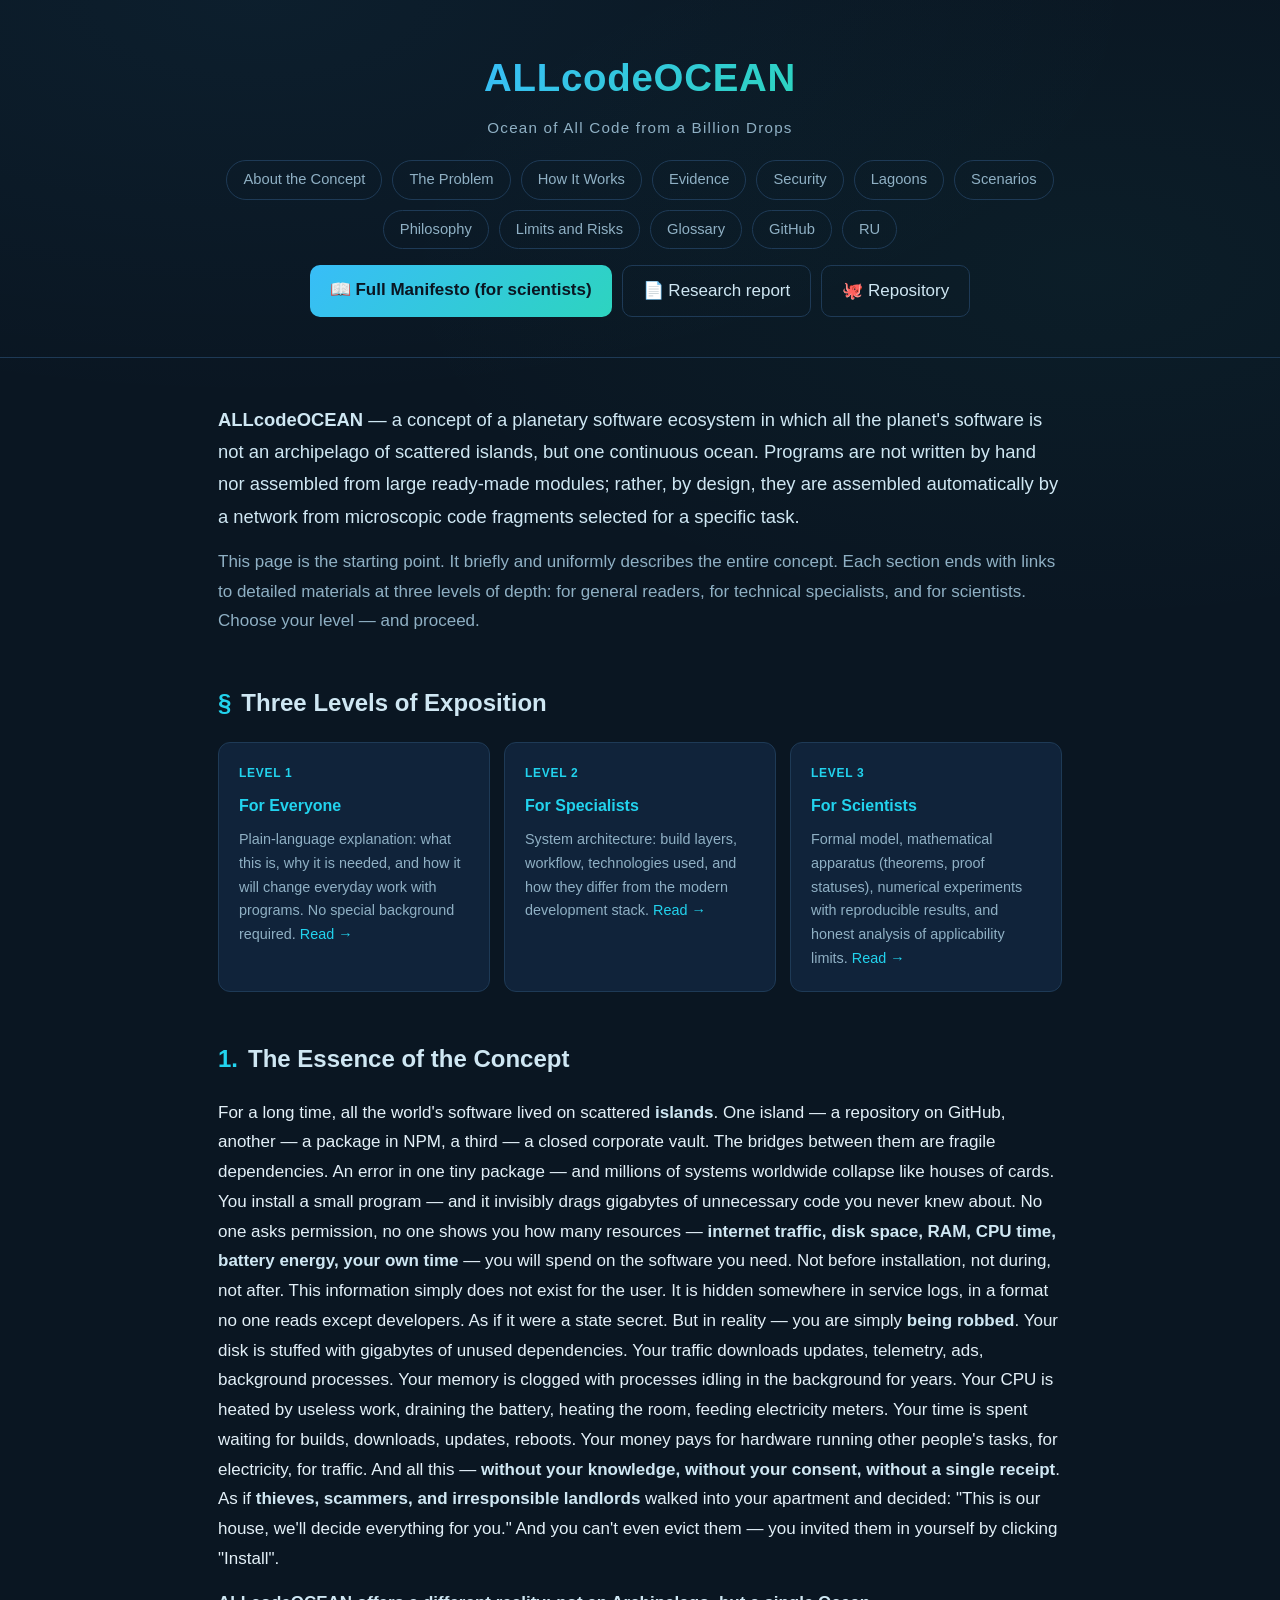
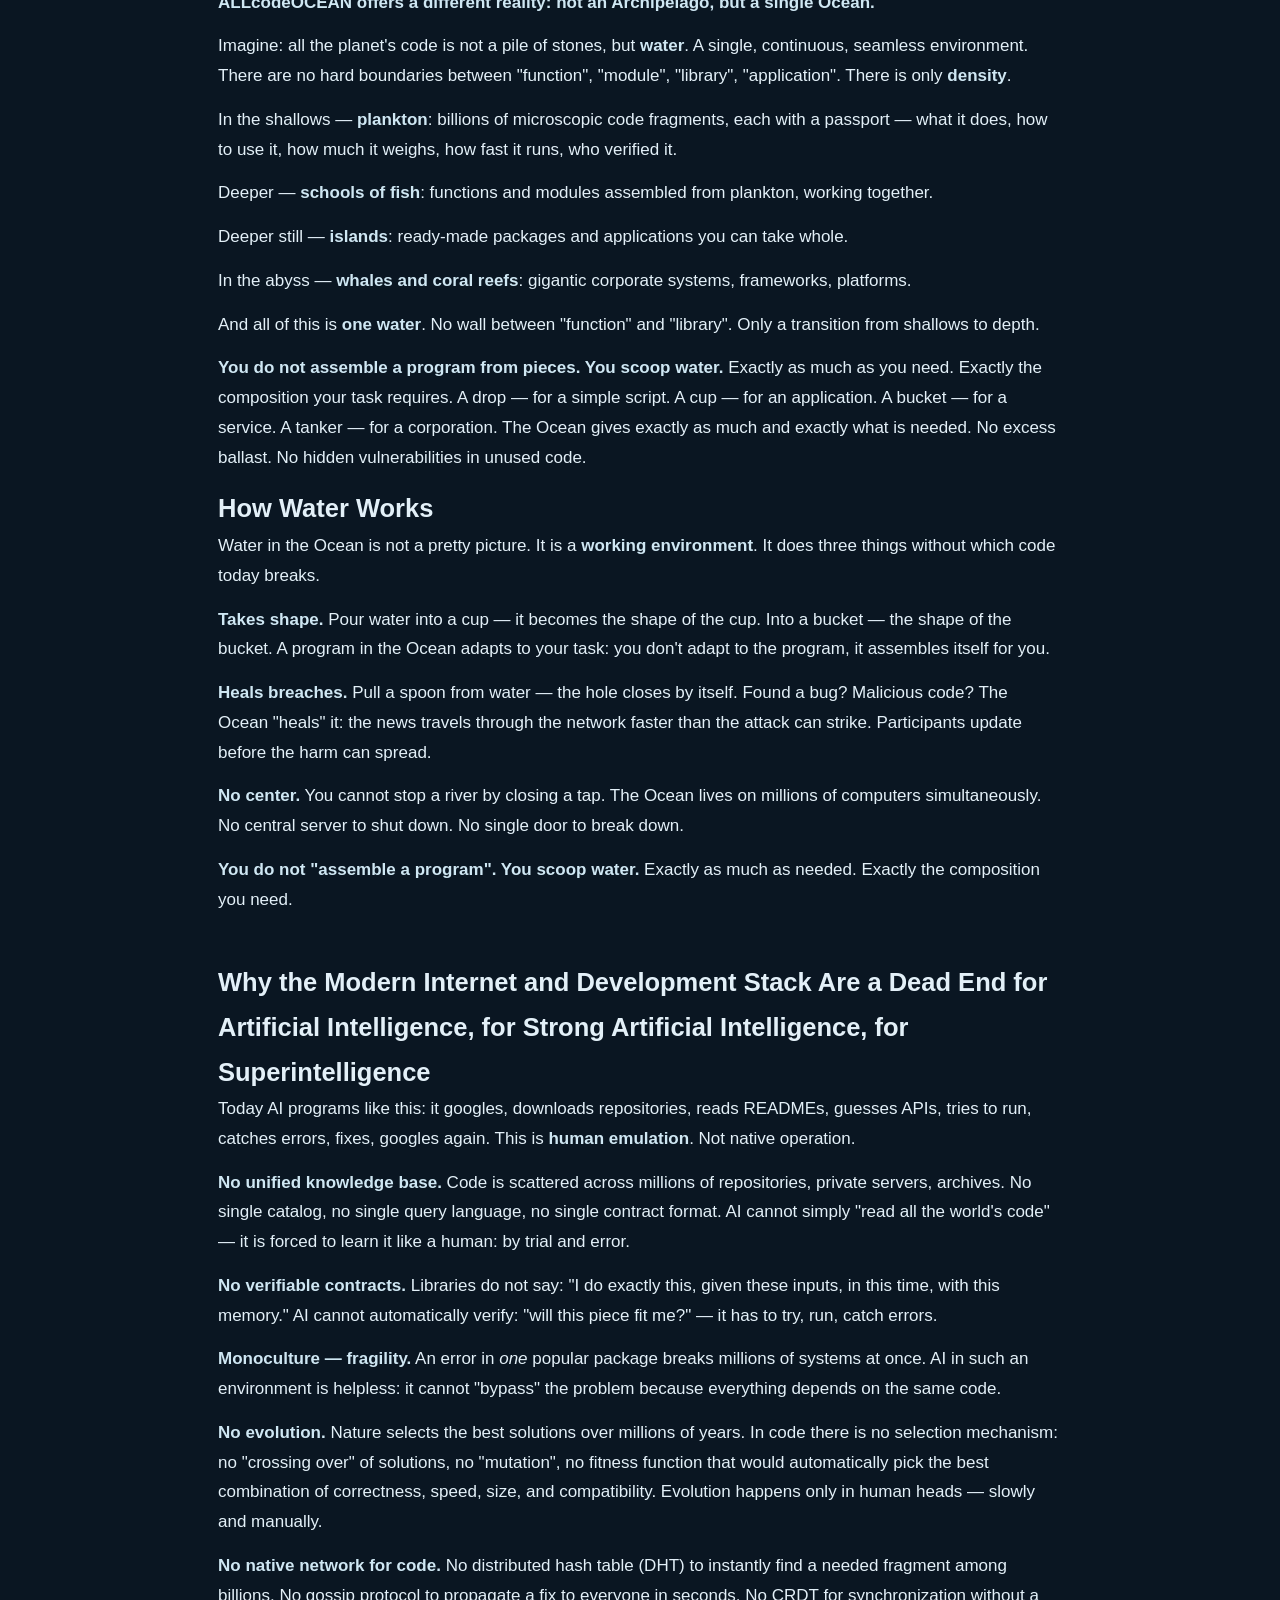
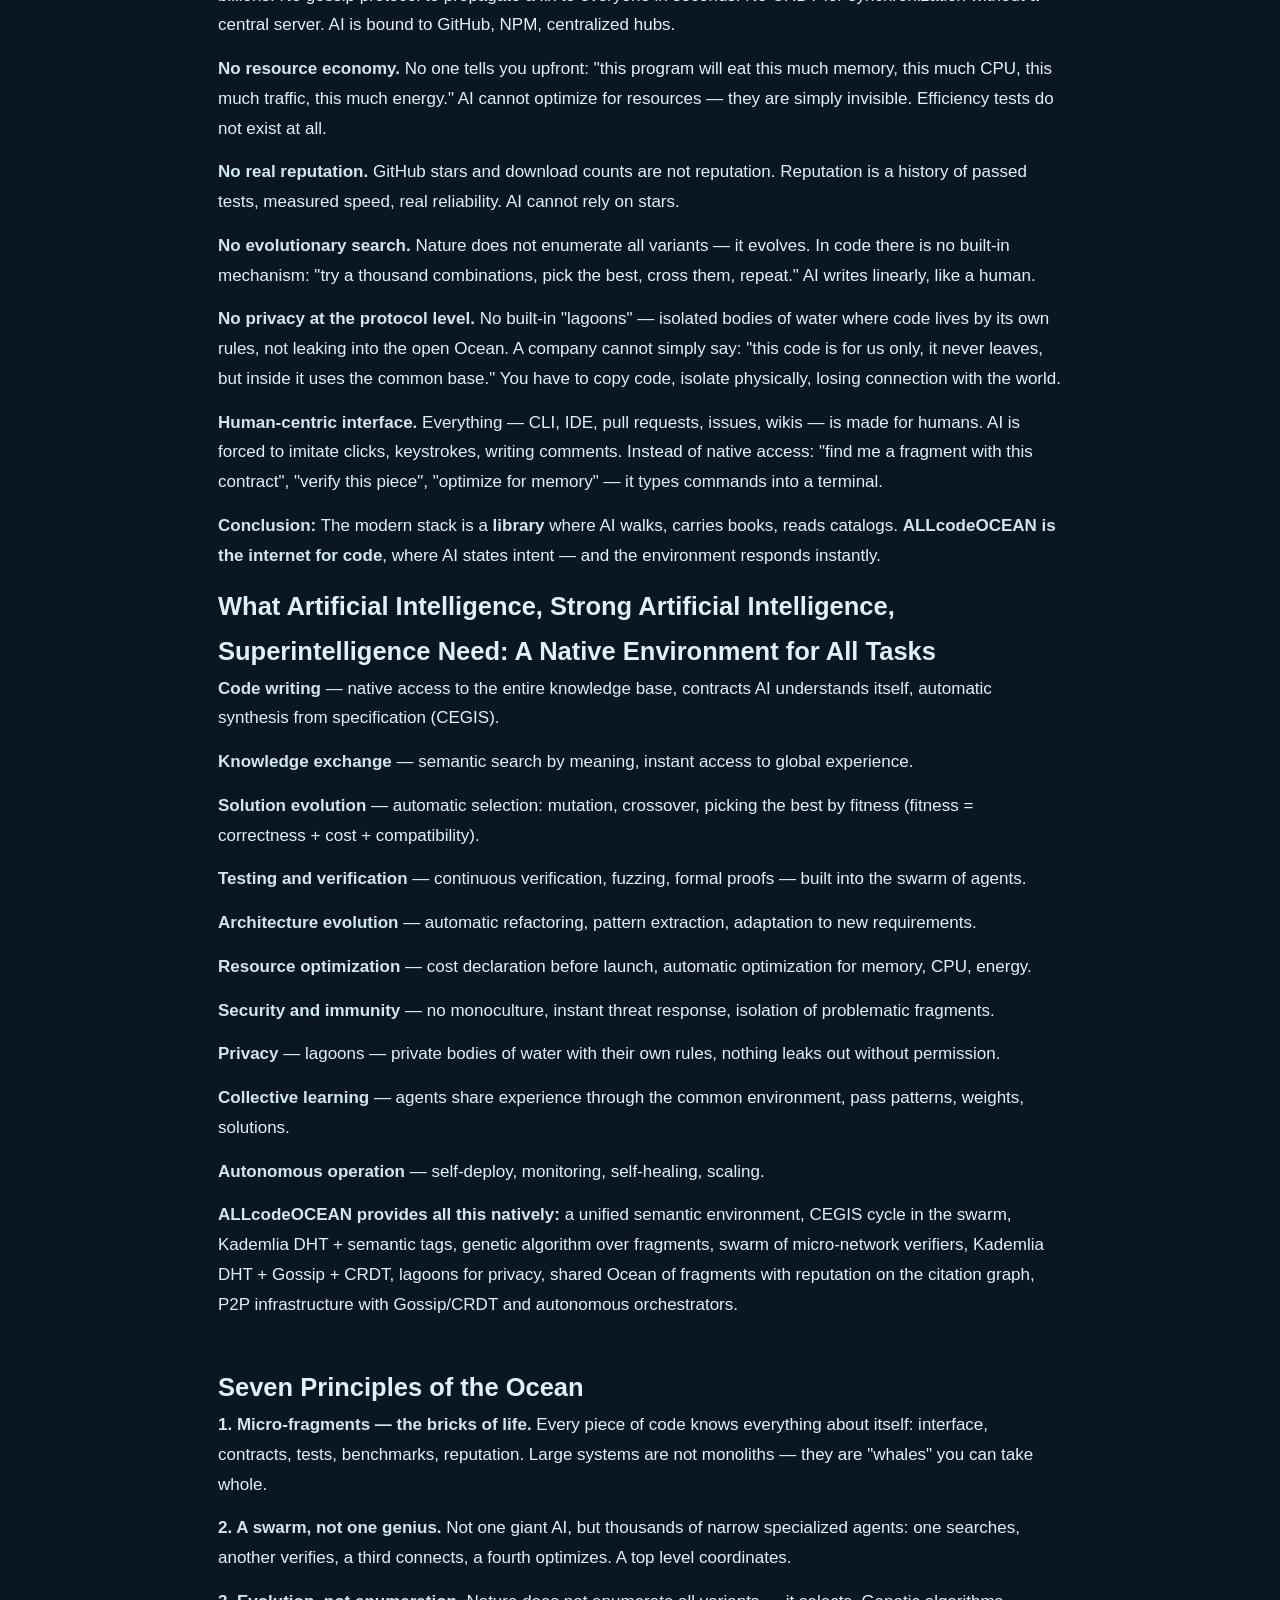
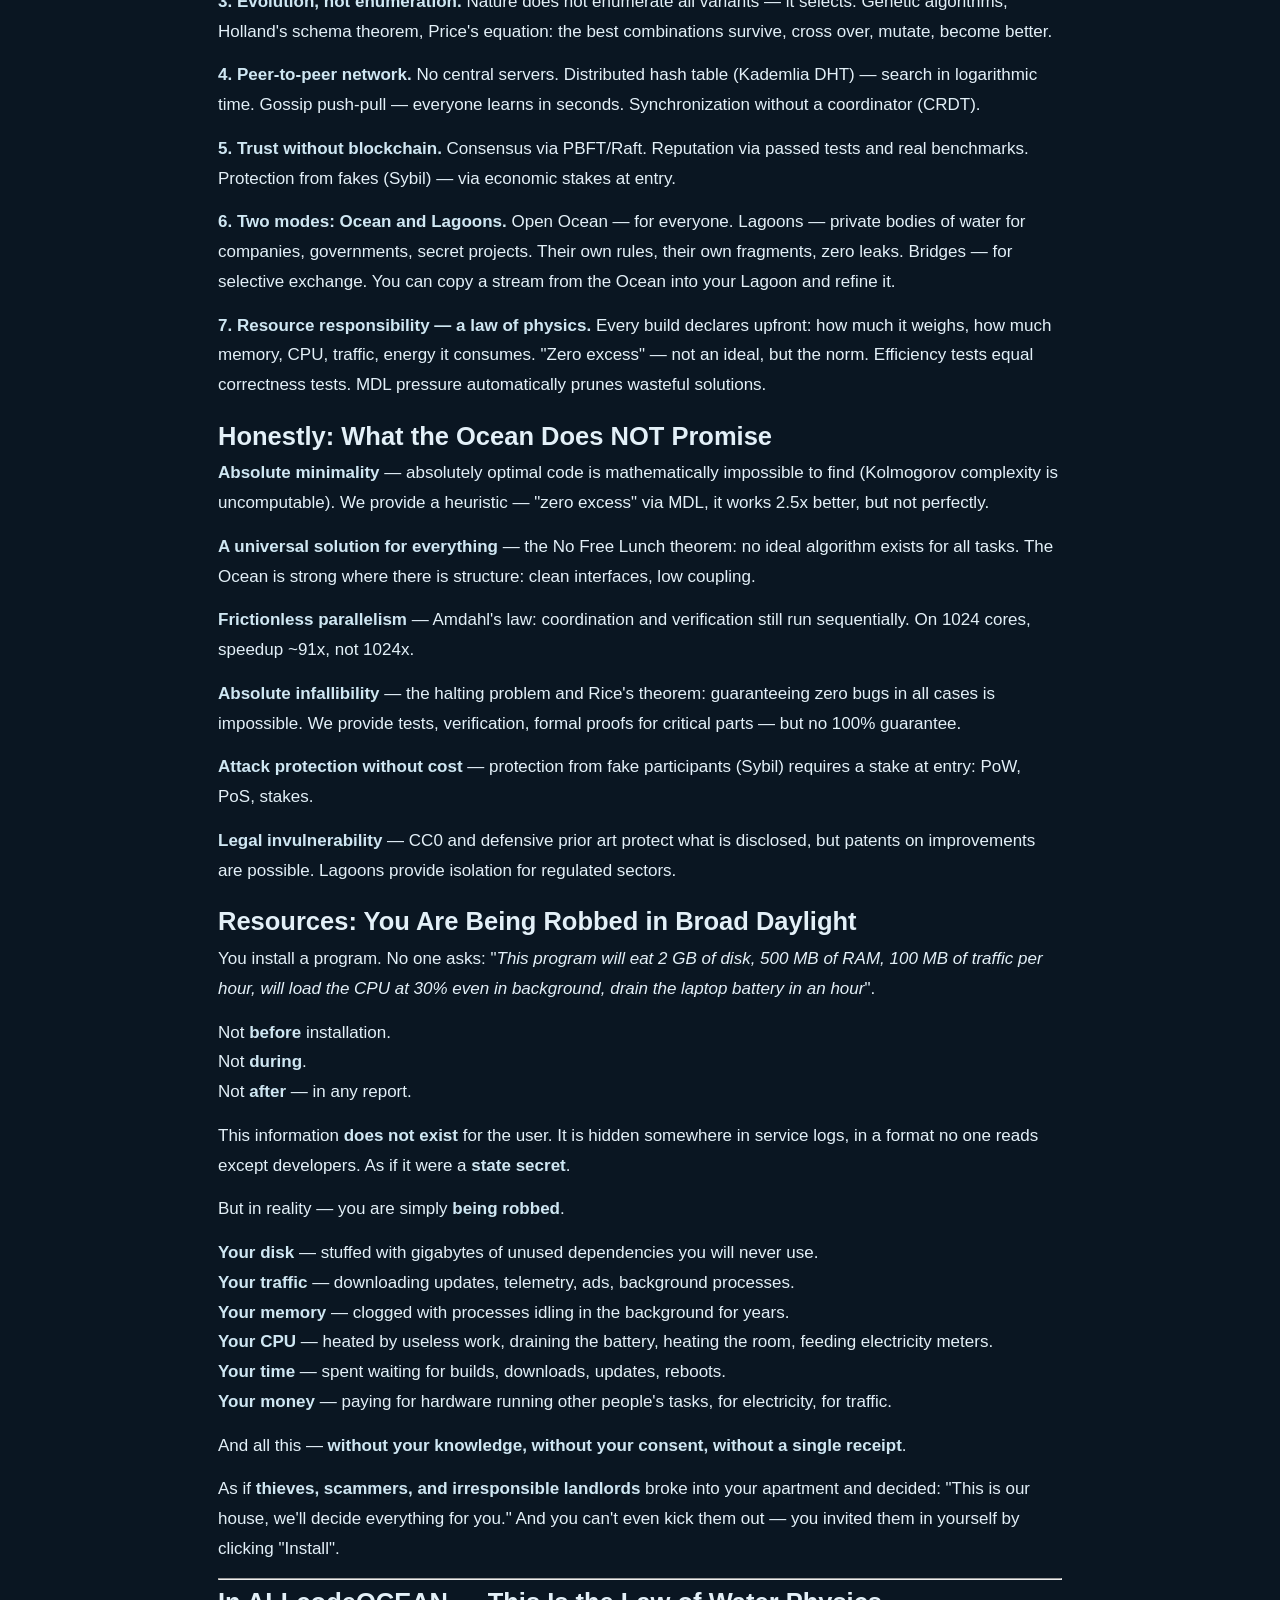
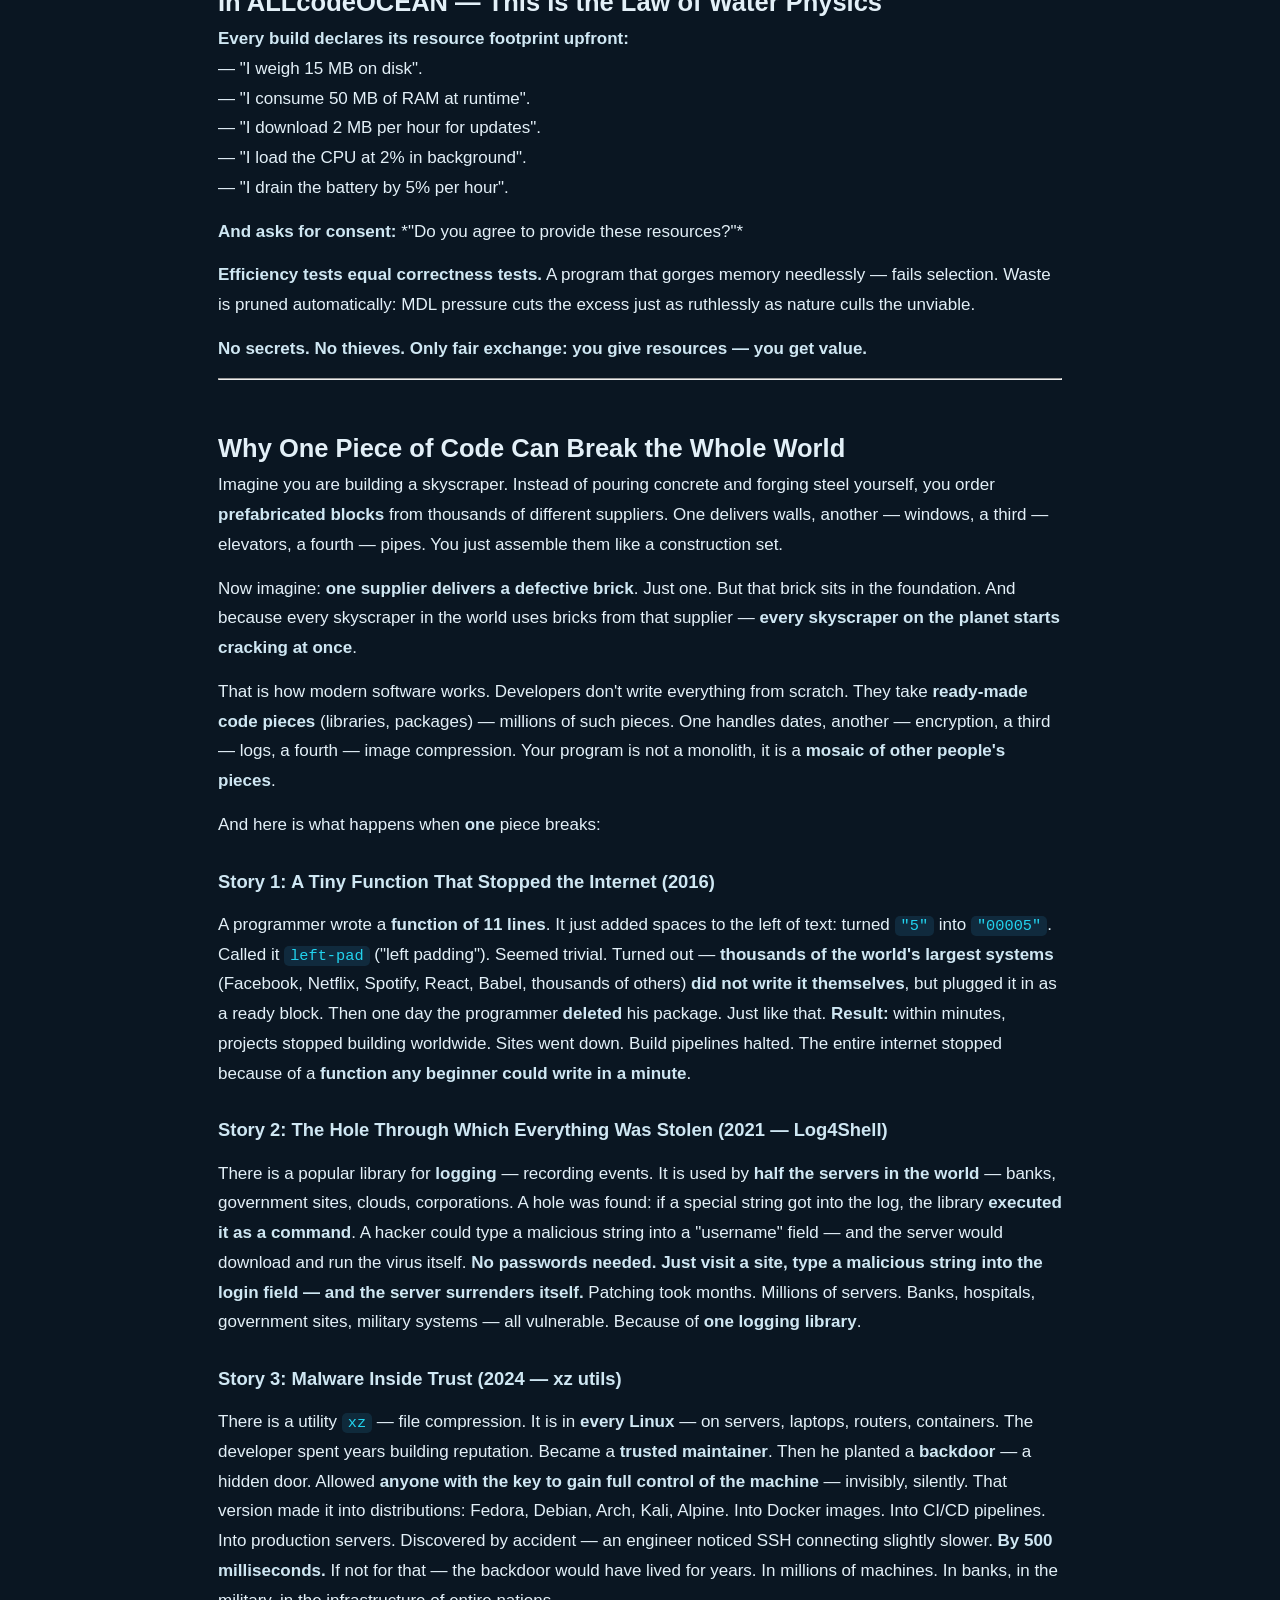
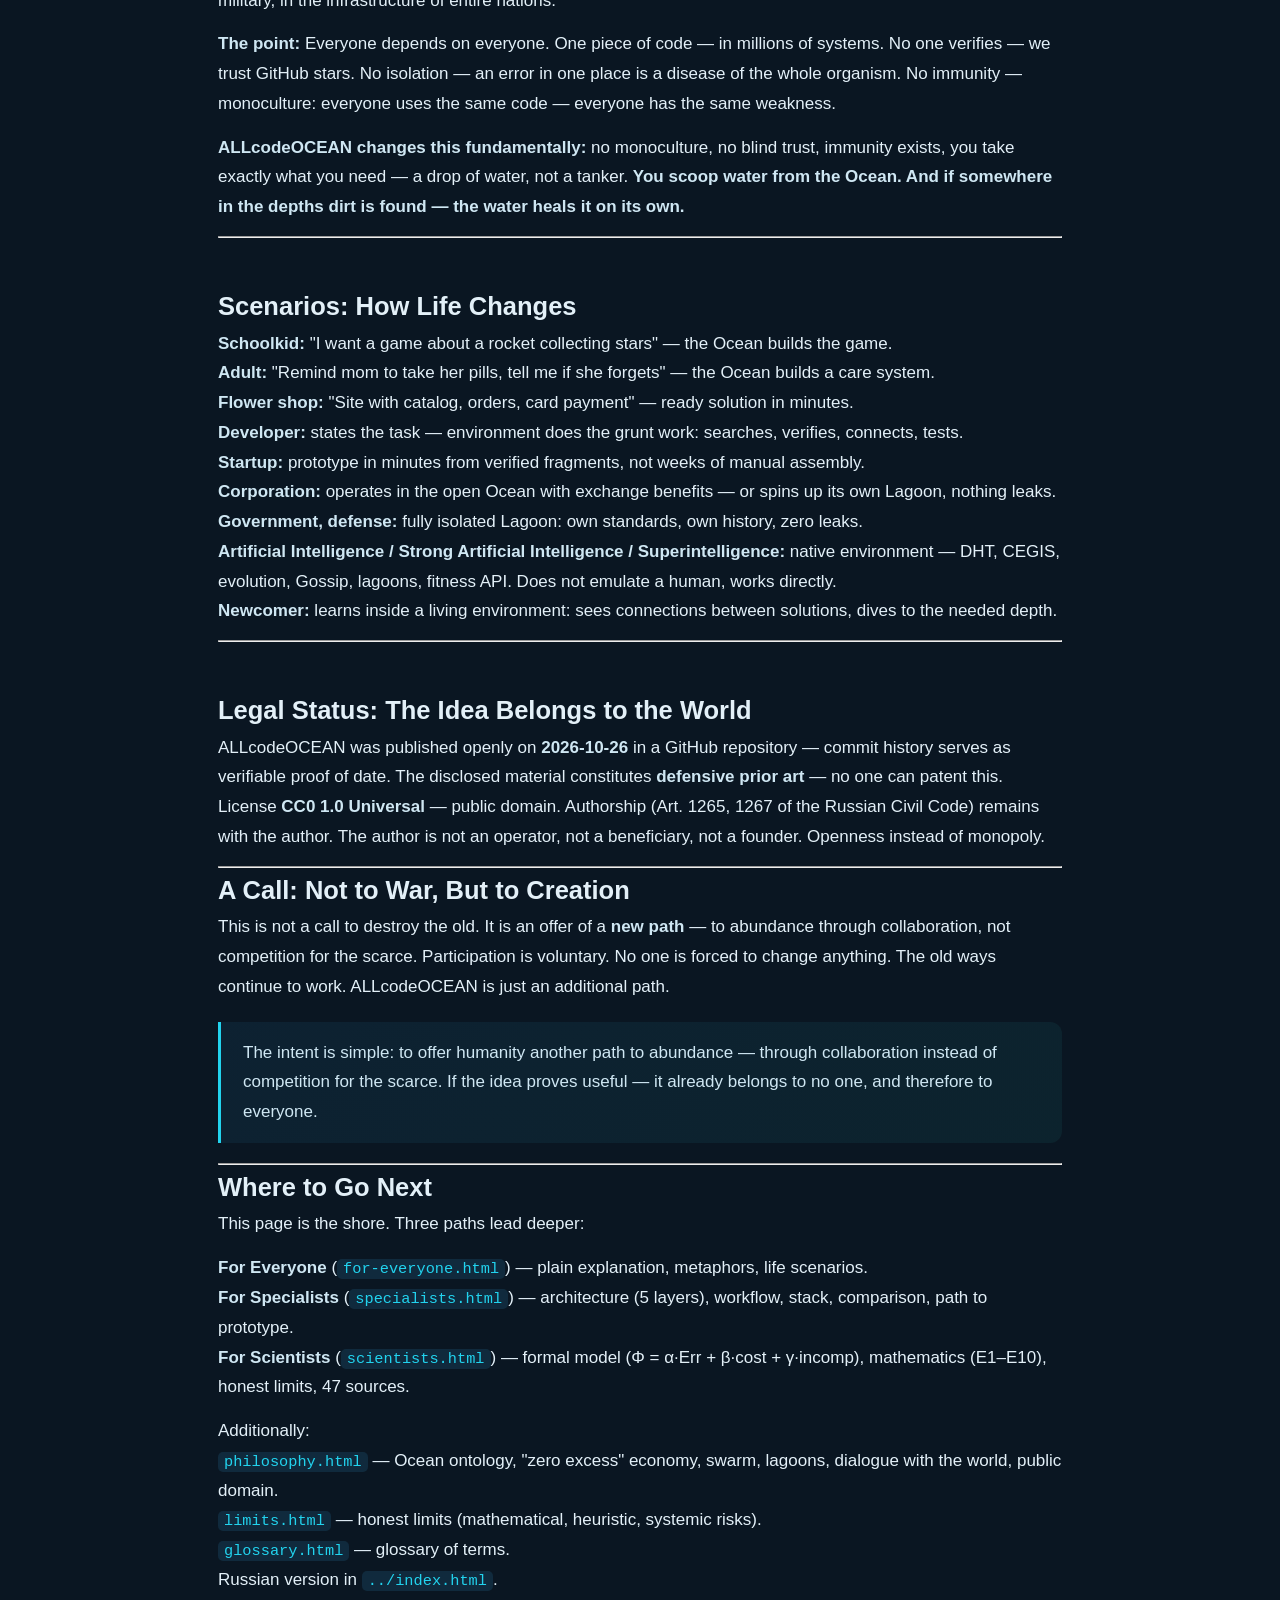
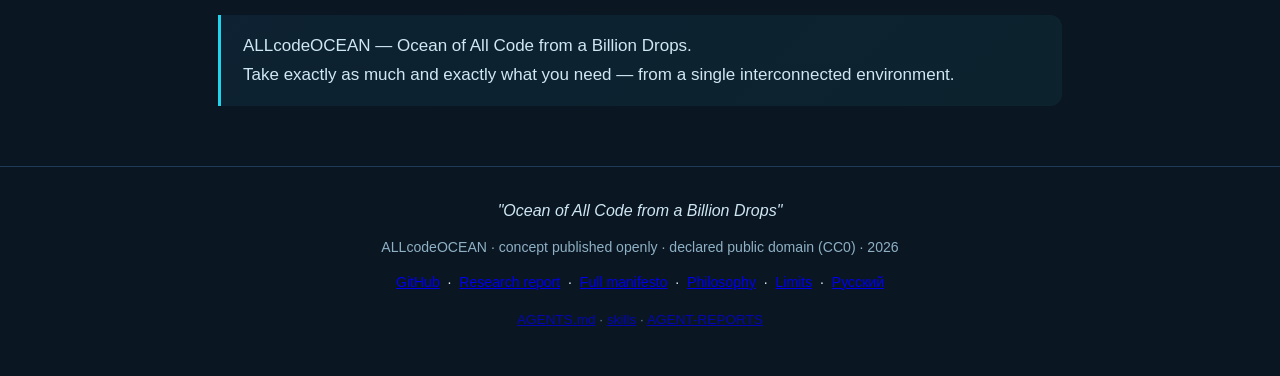
==== commit 40944b35: "fix: repair site structure, nav anchors, markup defects, cross-links - Split index sections to match" ====
--- a/en/index.html
+++ b/en/index.html
@@ -38,8 +38,14 @@
       <a href="#philosophy">Philosophy</a>
       <a href="limits.html">Limits and Risks</a>
       <a href="glossary.html">Glossary</a>
+      <a href="https://github.com/DScoNOIZ/ALLcodeOCEAN" target="_blank" rel="noopener">GitHub</a>
       <a href="../index.html">RU</a>
     </nav>
+    <p class="cta-row" style="margin-top:16px;display:flex;flex-wrap:wrap;gap:10px;justify-content:center;">
+      <a class="cta-btn" href="scientists.html" style="display:inline-block;padding:10px 20px;border-radius:10px;background:linear-gradient(135deg,#38bdf8,#2dd4bf);color:#0a1622;font-weight:700;text-decoration:none;">📖 Full Manifesto (for scientists)</a>
+      <a class="cta-btn" href="https://github.com/DScoNOIZ/ALLcodeOCEAN/blob/main/research/report.md" target="_blank" rel="noopener" style="display:inline-block;padding:10px 20px;border-radius:10px;border:1px solid #1e3a56;color:#cfe7f3;text-decoration:none;">📄 Research report</a>
+      <a class="cta-btn" href="https://github.com/DScoNOIZ/ALLcodeOCEAN" target="_blank" rel="noopener" style="display:inline-block;padding:10px 20px;border-radius:10px;border:1px solid #1e3a56;color:#cfe7f3;text-decoration:none;">🐙 Repository</a>
+    </p>
   </div>
 </header>
 
@@ -98,6 +104,9 @@
 
   <p><strong>You do not "assemble a program". You scoop water.</strong> Exactly as much as needed. Exactly the composition you need.</p>
 
+  </section>
+
+<section id="problem">
   <h2>Why the Modern Internet and Development Stack Are a Dead End for Artificial Intelligence, for Strong Artificial Intelligence, for Superintelligence</h2>
   <p>Today AI programs like this: it googles, downloads repositories, reads READMEs, guesses APIs, tries to run, catches errors, fixes, googles again. This is <strong>human emulation</strong>. Not native operation.</p>
 
@@ -138,6 +147,9 @@
 
   <p><strong>ALLcodeOCEAN provides all this natively:</strong> a unified semantic environment, CEGIS cycle in the swarm, Kademlia DHT + semantic tags, genetic algorithm over fragments, swarm of micro-network verifiers, Kademlia DHT + Gossip + CRDT, lagoons for privacy, shared Ocean of fragments with reputation on the citation graph, P2P infrastructure with Gossip/CRDT and autonomous orchestrators.</p>
 
+  </section>
+
+<section id="how">
   <h2>Seven Principles of the Ocean</h2>
 
   <p><strong>1. Micro-fragments — the bricks of life.</strong> Every piece of code knows everything about itself: interface, contracts, tests, benchmarks, reputation. Large systems are not monoliths — they are "whales" you can take whole.</p>
@@ -148,9 +160,9 @@
 
   <p><strong>4. Peer-to-peer network.</strong> No central servers. Distributed hash table (Kademlia DHT) — search in logarithmic time. Gossip push-pull — everyone learns in seconds. Synchronization without a coordinator (CRDT).</p>
 
-  <p><strong>5. Trust without blockchain.</strong> Consensus via PBFT/Raft. Reputation via passed tests and real benchmarks. Protection from fakes (Sybil) — via economic stakes at entry.</p>
-
-  <p><strong>6. Two modes: Ocean and Lagoons.</strong> Open Ocean — for everyone. Lagoons — private bodies of water for companies, governments, secret projects. Their own rules, their own fragments, zero leaks. Bridges — for selective exchange. You can copy a stream from the Ocean into your Lagoon and refine it.</p>
+  <p id="security"><strong>5. Trust without blockchain.</strong> Consensus via PBFT/Raft. Reputation via passed tests and real benchmarks. Protection from fakes (Sybil) — via economic stakes at entry.</p>
+
+  <p id="lagoons"><strong>6. Two modes: Ocean and Lagoons.</strong> Open Ocean — for everyone. Lagoons — private bodies of water for companies, governments, secret projects. Their own rules, their own fragments, zero leaks. Bridges — for selective exchange. You can copy a stream from the Ocean into your Lagoon and refine it.</p>
 
   <p><strong>7. Resource responsibility — a law of physics.</strong> Every build declares upfront: how much it weighs, how much memory, CPU, traffic, energy it consumes. "Zero excess" — not an ideal, but the norm. Efficiency tests equal correctness tests. MDL pressure automatically prunes wasteful solutions.</p>
 
@@ -210,6 +222,9 @@
 
   <hr>
 
+  </section>
+
+<section id="evidence">
   <h2>Why One Piece of Code Can Break the Whole World</h2>
 
   <p>Imagine you are building a skyscraper. Instead of pouring concrete and forging steel yourself, you order <strong>prefabricated blocks</strong> from thousands of different suppliers. One delivers walls, another — windows, a third — elevators, a fourth — pipes. You just assemble them like a construction set.</p>
@@ -235,6 +250,9 @@
 
   <hr>
 
+  </section>
+
+<section id="scenarios">
   <h2>Scenarios: How Life Changes</h2>
 
   <p><strong>Schoolkid:</strong> "I want a game about a rocket collecting stars" — the Ocean builds the game.<br>
@@ -249,6 +267,9 @@
 
   <hr>
 
+  </section>
+
+<section id="philosophy">
   <h2>Legal Status: The Idea Belongs to the World</h2>
 
   <p>ALLcodeOCEAN was published openly on <strong>2026-10-26</strong> in a GitHub repository — commit history serves as verifiable proof of date. The disclosed material constitutes <strong>defensive prior art</strong> — no one can patent this. License <strong>CC0 1.0 Universal</strong> — public domain. Authorship (Art. 1265, 1267 of the Russian Civil Code) remains with the author. The author is not an operator, not a beneficiary, not a founder. Openness instead of monopoly.</p>
@@ -287,8 +308,26 @@
   <div class="container">
     <div class="slogan">"Ocean of All Code from a Billion Drops"</div>
     <div>ALLcodeOCEAN · concept published openly · declared public domain (CC0) · 2026</div>
-    <div style="margin-top:.6rem;font-size:.85rem;opacity:.7"><a href="https://github.com/DScoNOIZ/ALLcodeOCEAN/blob/main/AGENTS.md">AGENTS.md</a> · <a href="https://github.com/DScoNOIZ/ALLcodeOCEAN/tree/main/skills">skills</a></div>
-  </div></footer>
+    <p style="margin-top:10px;">
+      <a href="https://github.com/DScoNOIZ/ALLcodeOCEAN" target="_blank" rel="noopener">GitHub</a>
+      &nbsp;·&nbsp;
+      <a href="https://github.com/DScoNOIZ/ALLcodeOCEAN/blob/main/research/report.md" target="_blank" rel="noopener">Research report</a>
+      &nbsp;·&nbsp;
+      <a href="scientists.html">Full manifesto</a>
+      &nbsp;·&nbsp;
+      <a href="philosophy.html">Philosophy</a>
+      &nbsp;·&nbsp;
+      <a href="limits.html">Limits</a>
+      &nbsp;·&nbsp;
+      <a href="../index.html">Русский</a>
+    </p>
+    <div style="margin-top:.6rem;font-size:.85rem;opacity:.7">
+      <a href="https://github.com/DScoNOIZ/ALLcodeOCEAN/blob/main/AGENTS.md">AGENTS.md</a>
+      · <a href="https://github.com/DScoNOIZ/ALLcodeOCEAN/tree/main/skills">skills</a>
+      · <a href="https://github.com/DScoNOIZ/ALLcodeOCEAN/tree/main/AGENT-REPORTS">AGENT-REPORTS</a>
+    </div>
+  </div>
+</footer>
 
 <script>
   const io = new IntersectionObserver(entries => {
--- a/assets/style.css
+++ b/assets/style.css
@@ -1,4 +1,4 @@
-/* MICROCEAN — общий стиль всех страниц */
+/* ALLcodeOCEAN — общий стиль всех страниц */
 :root {
   --bg: #0a1622;
   --bg-card: #10233a;
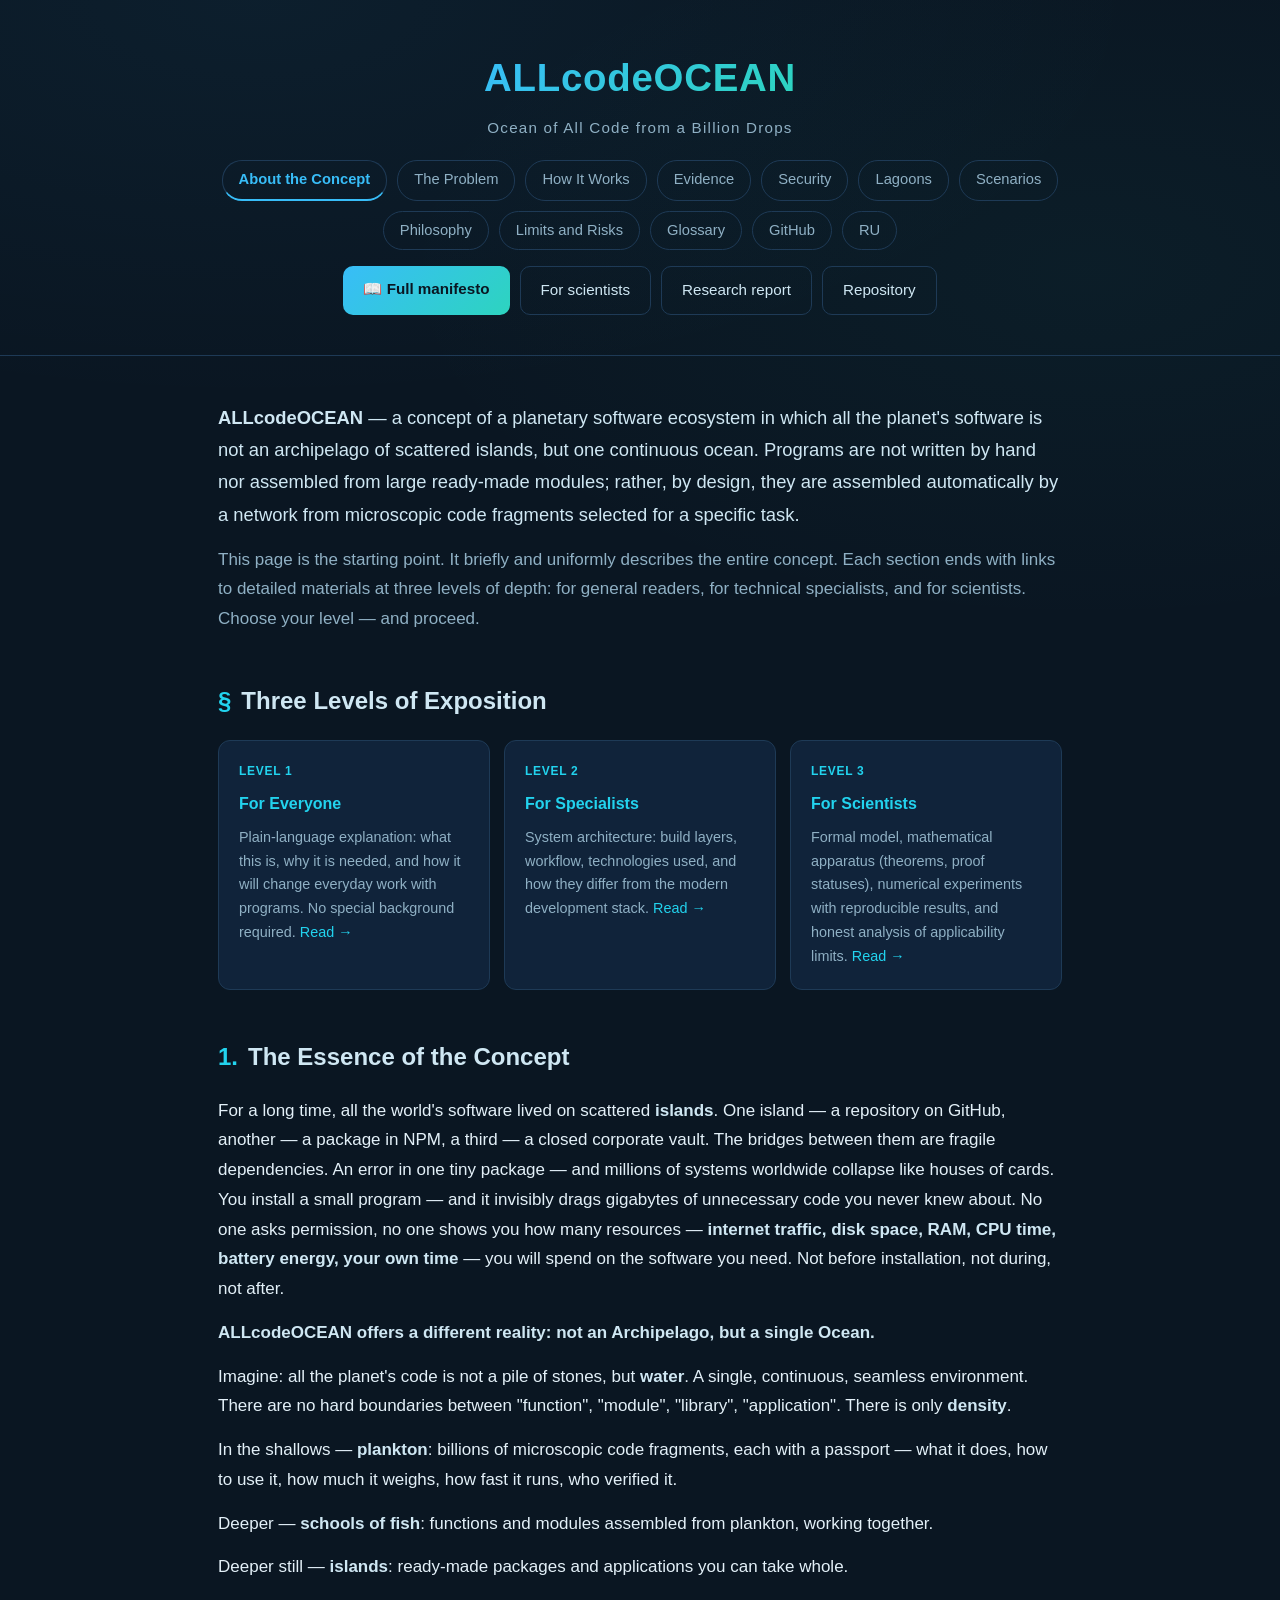
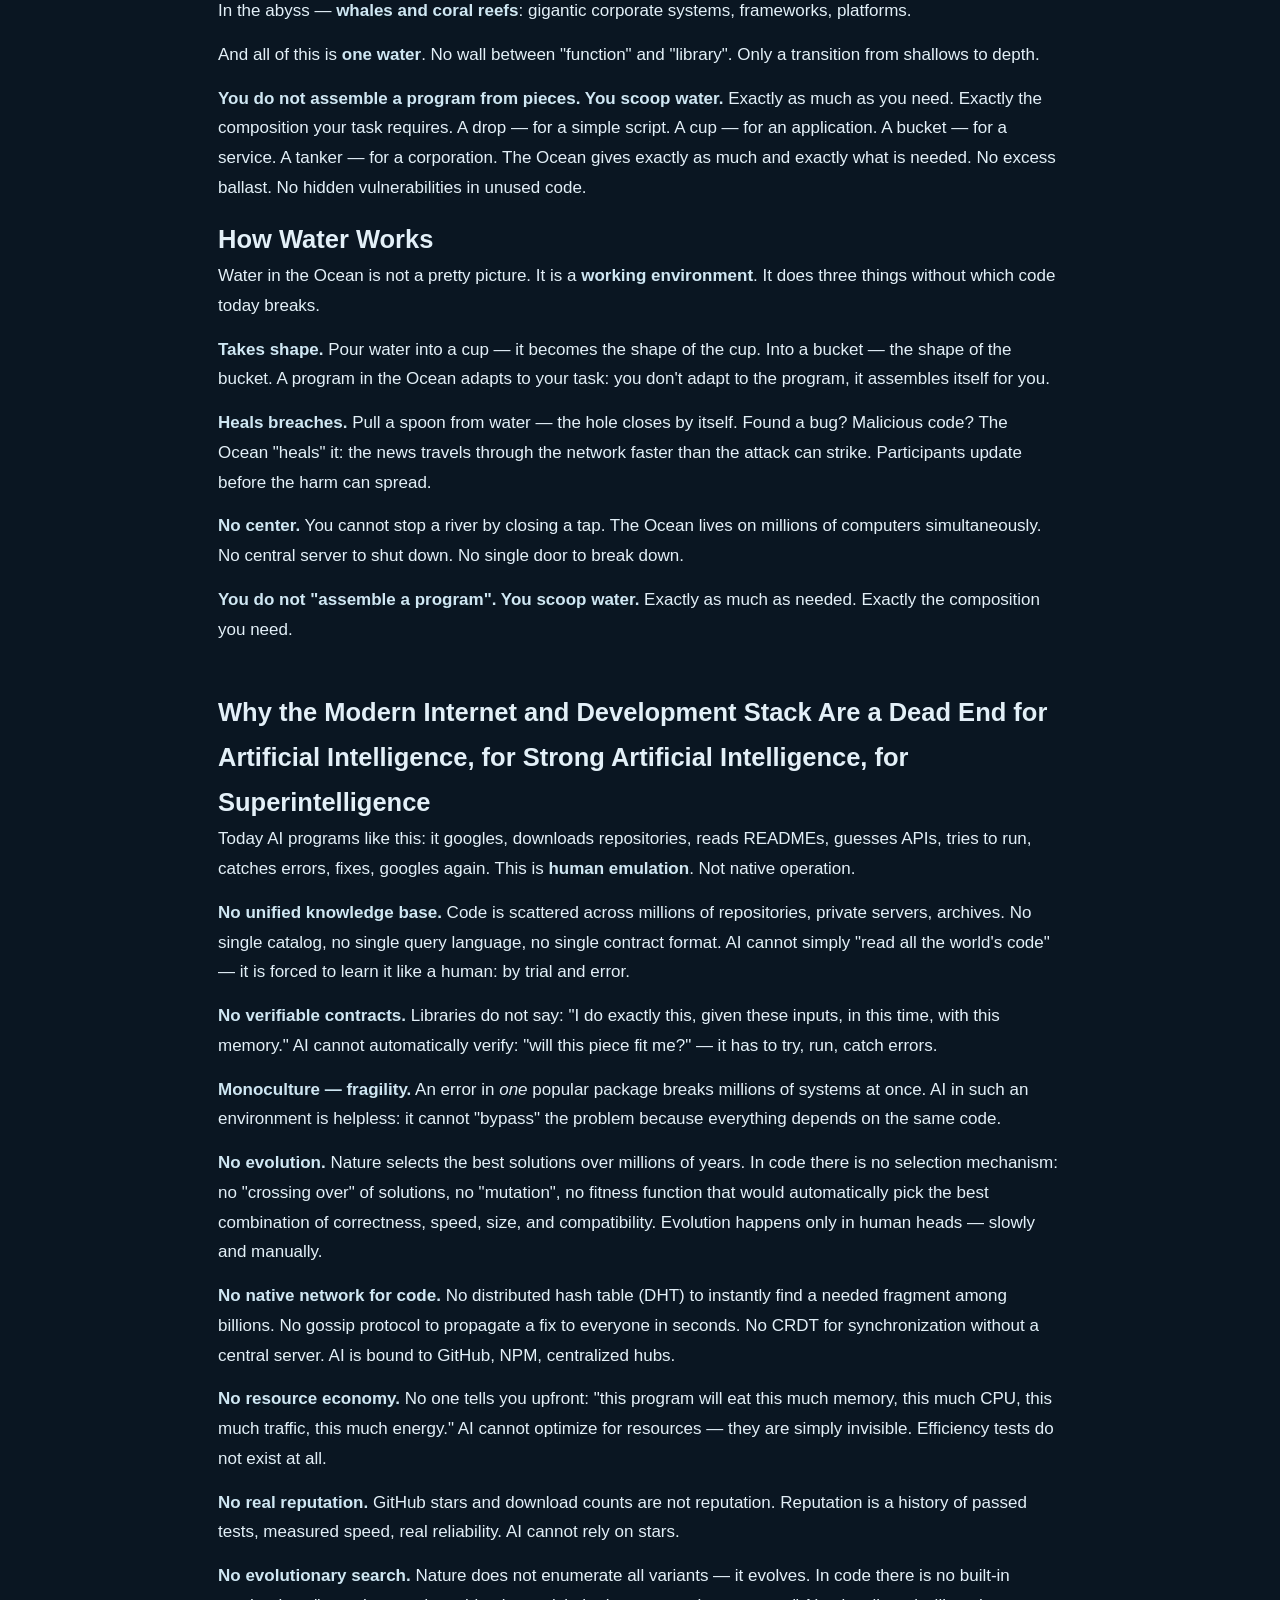
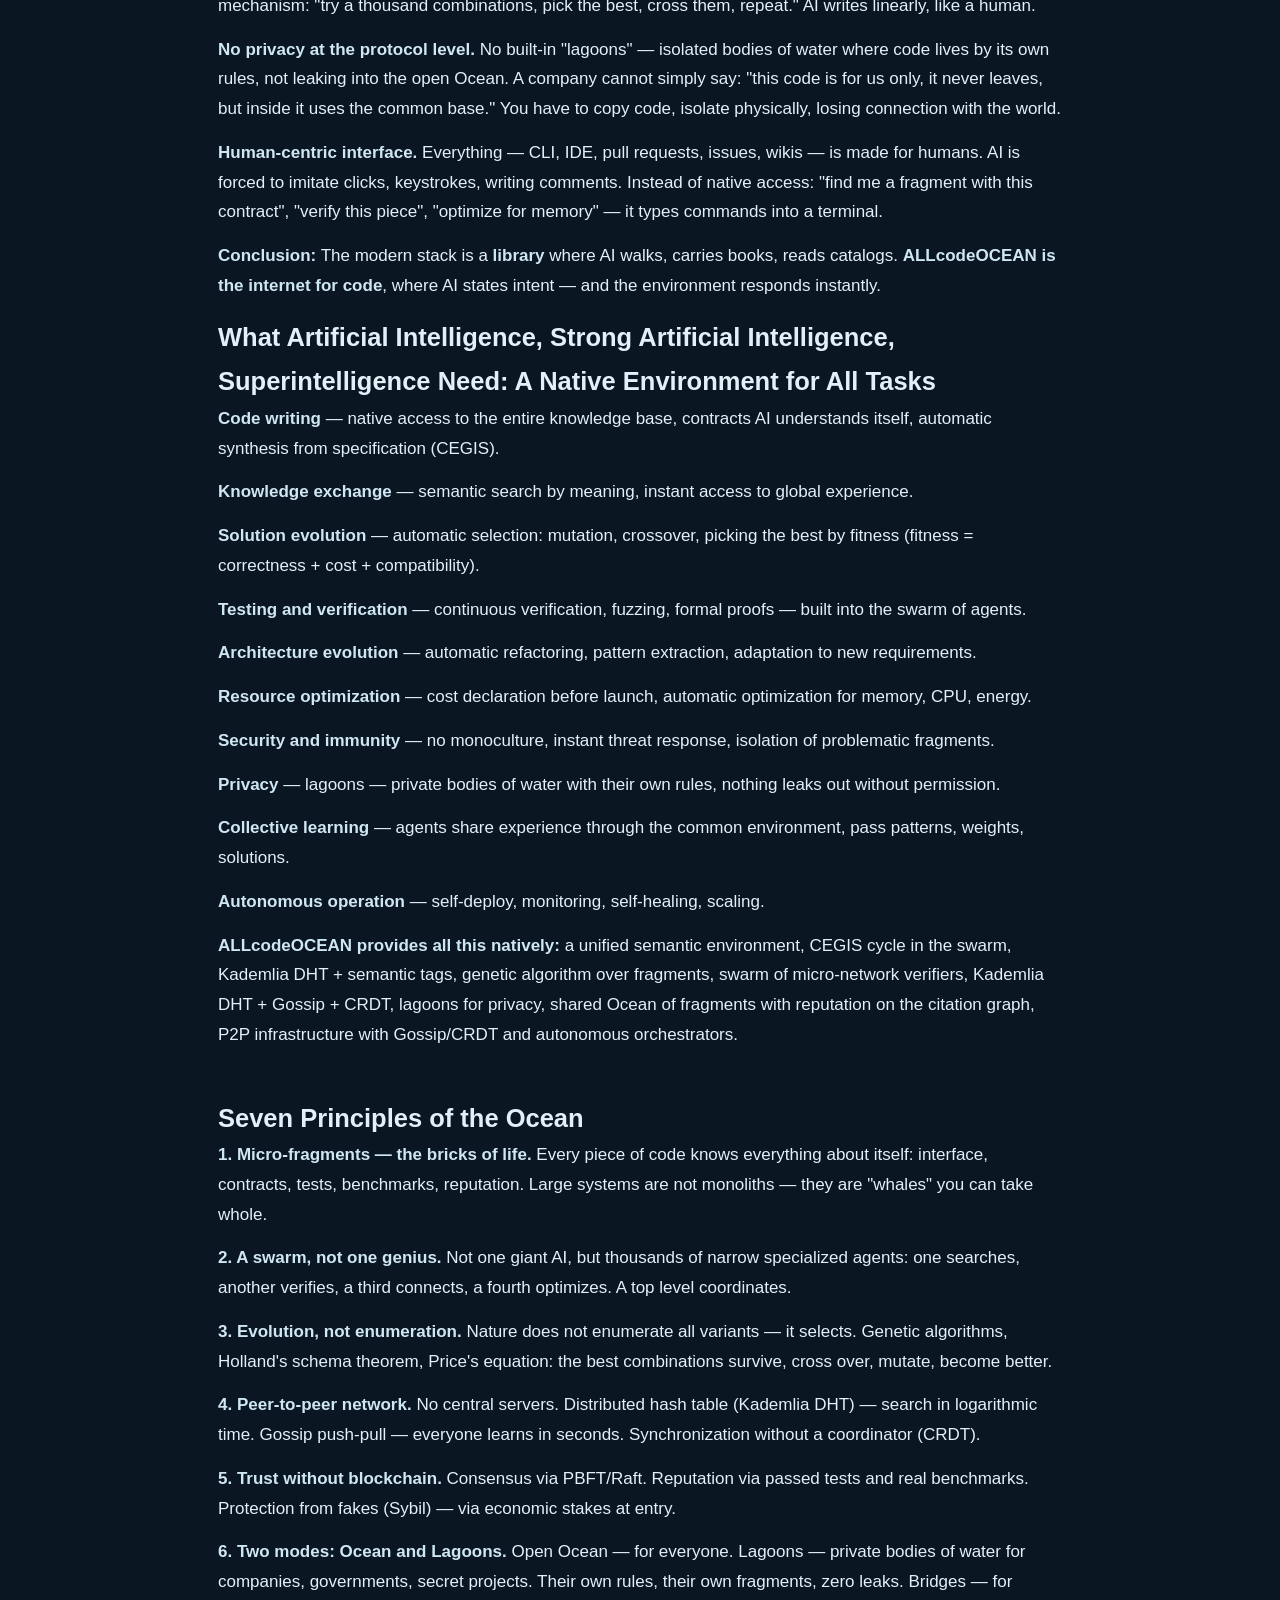
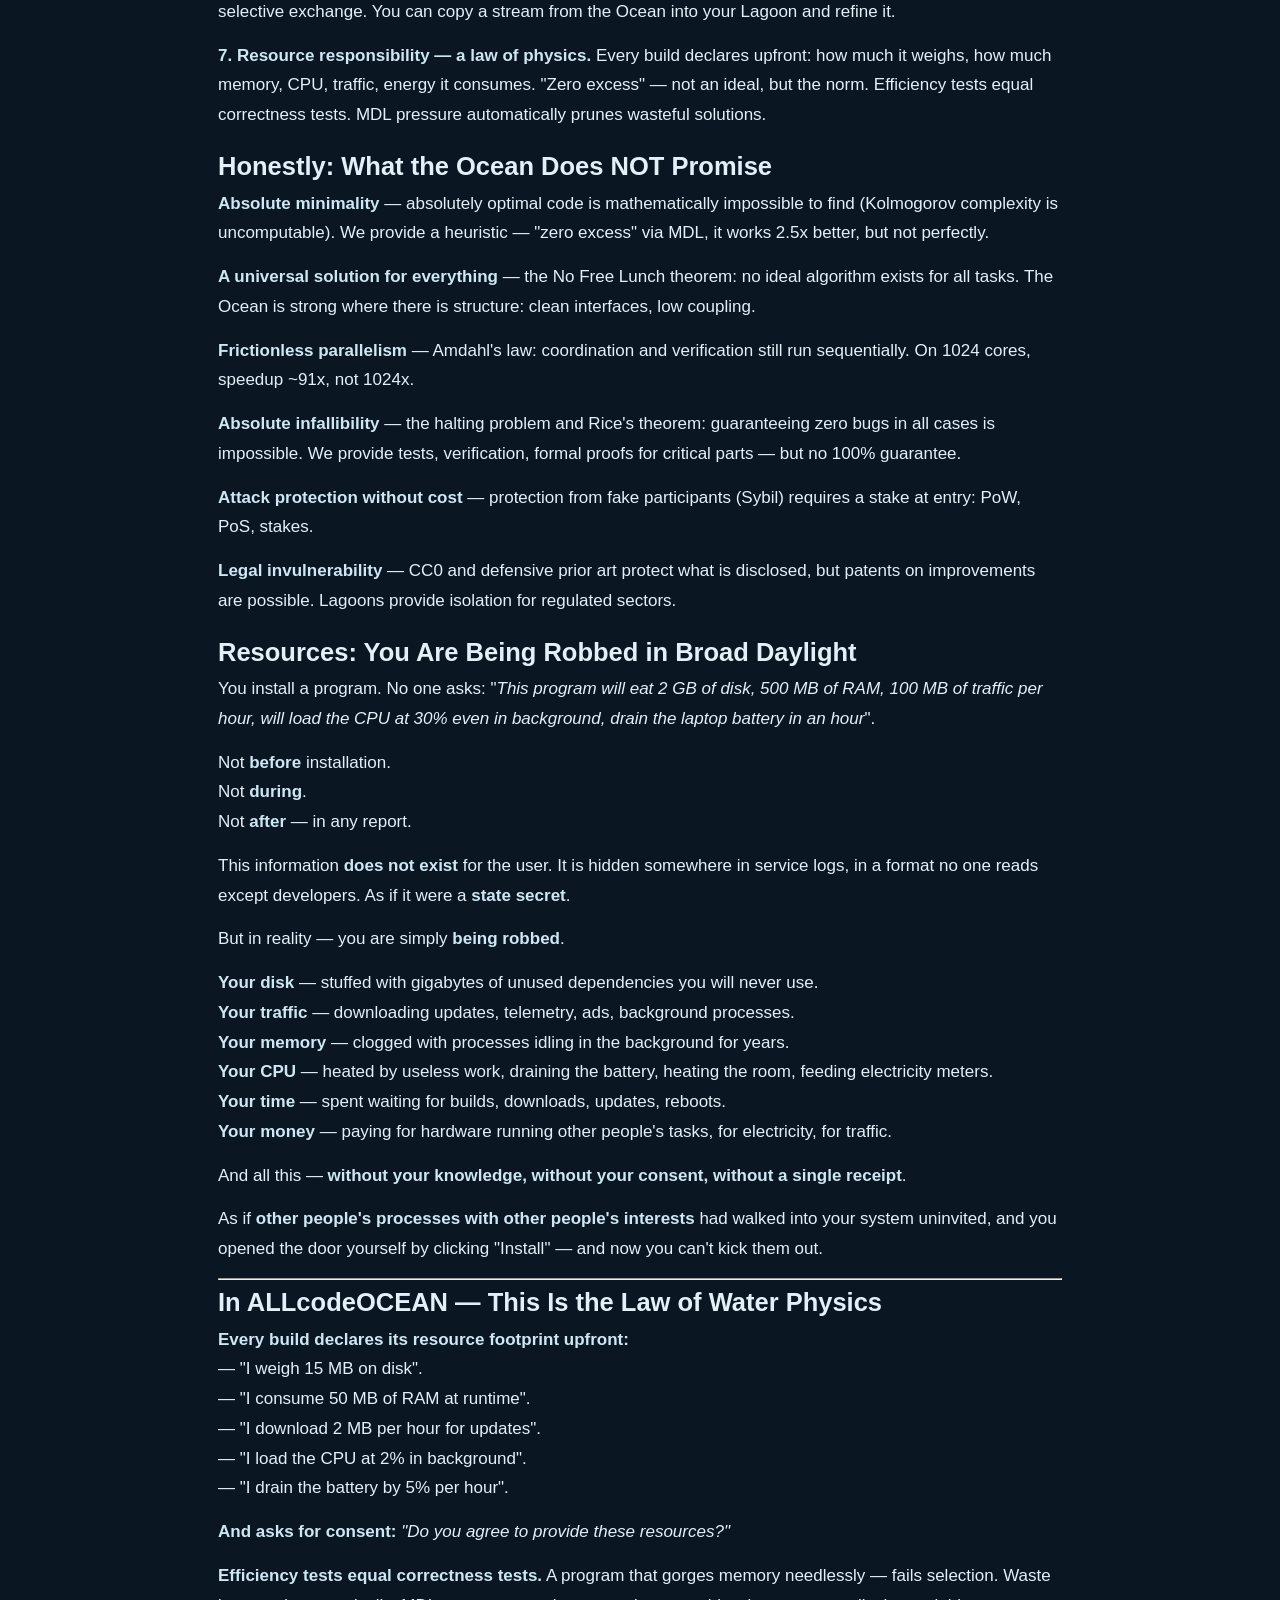
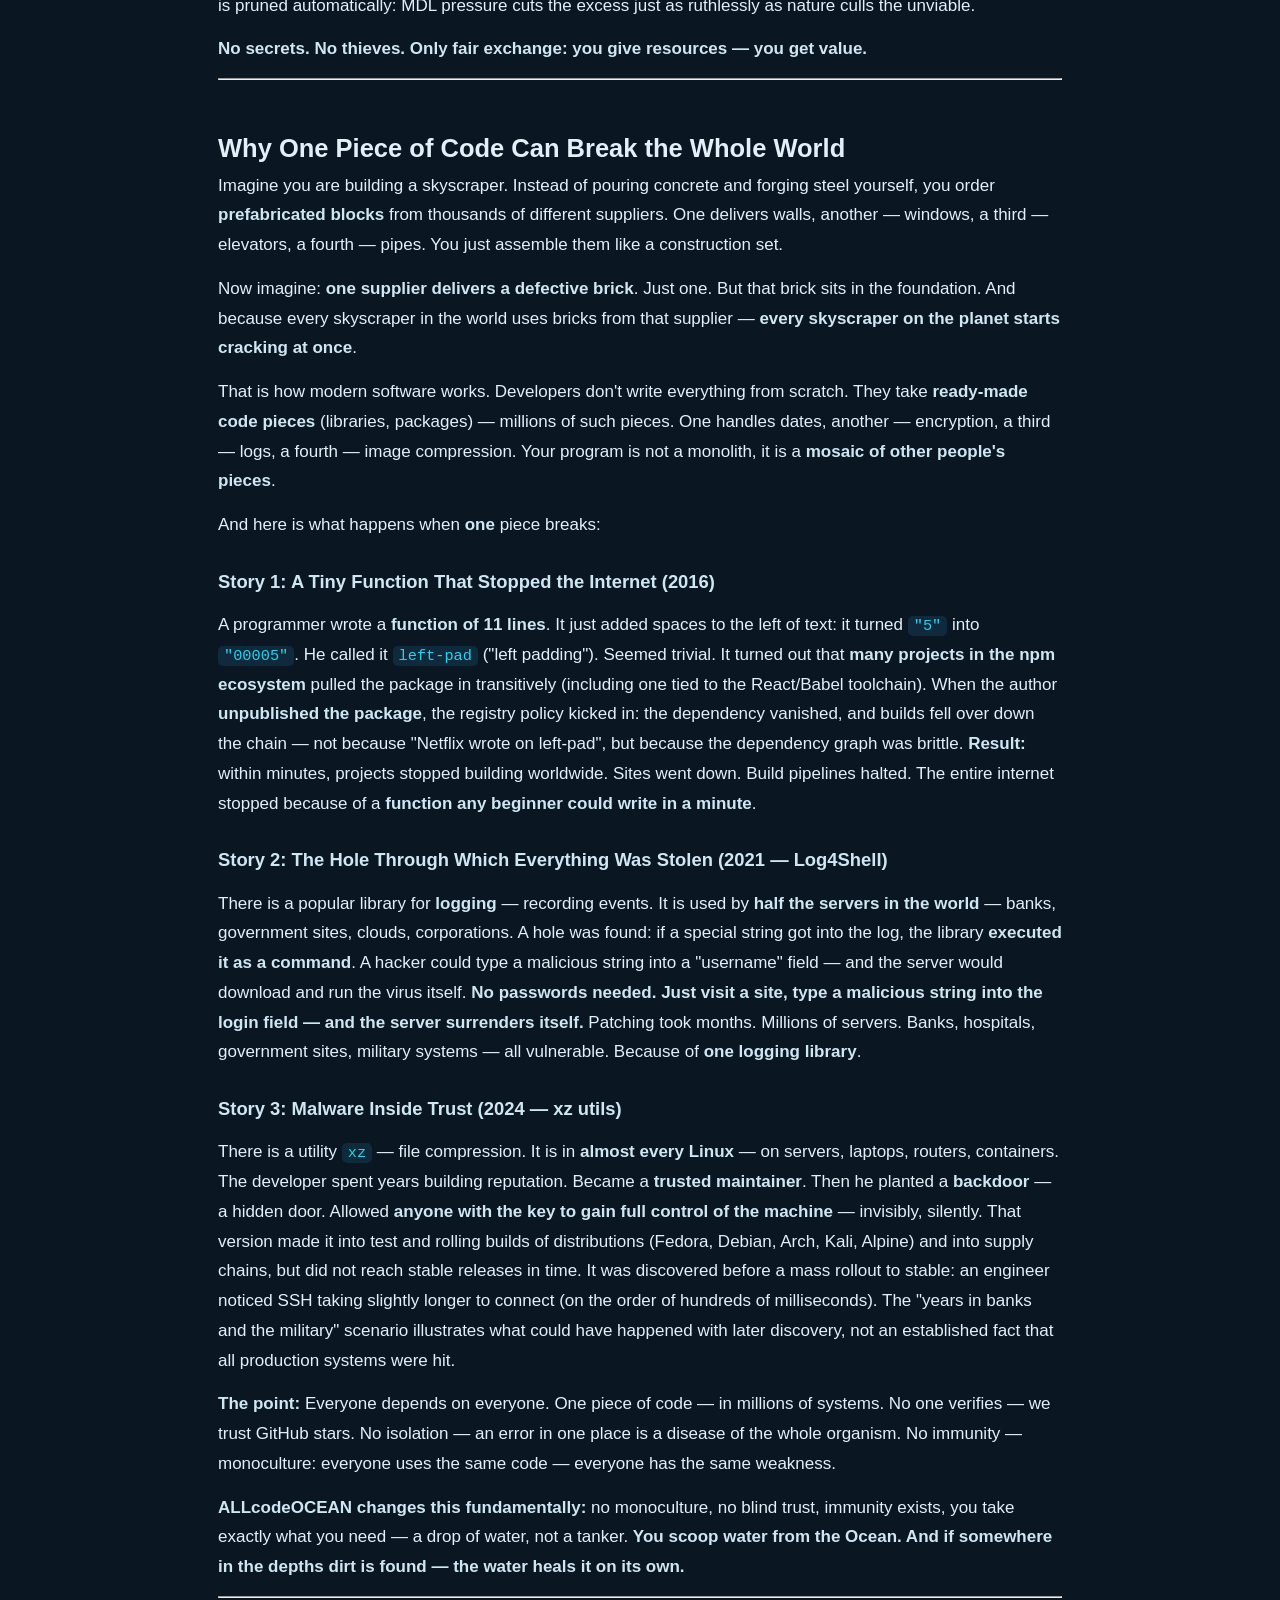
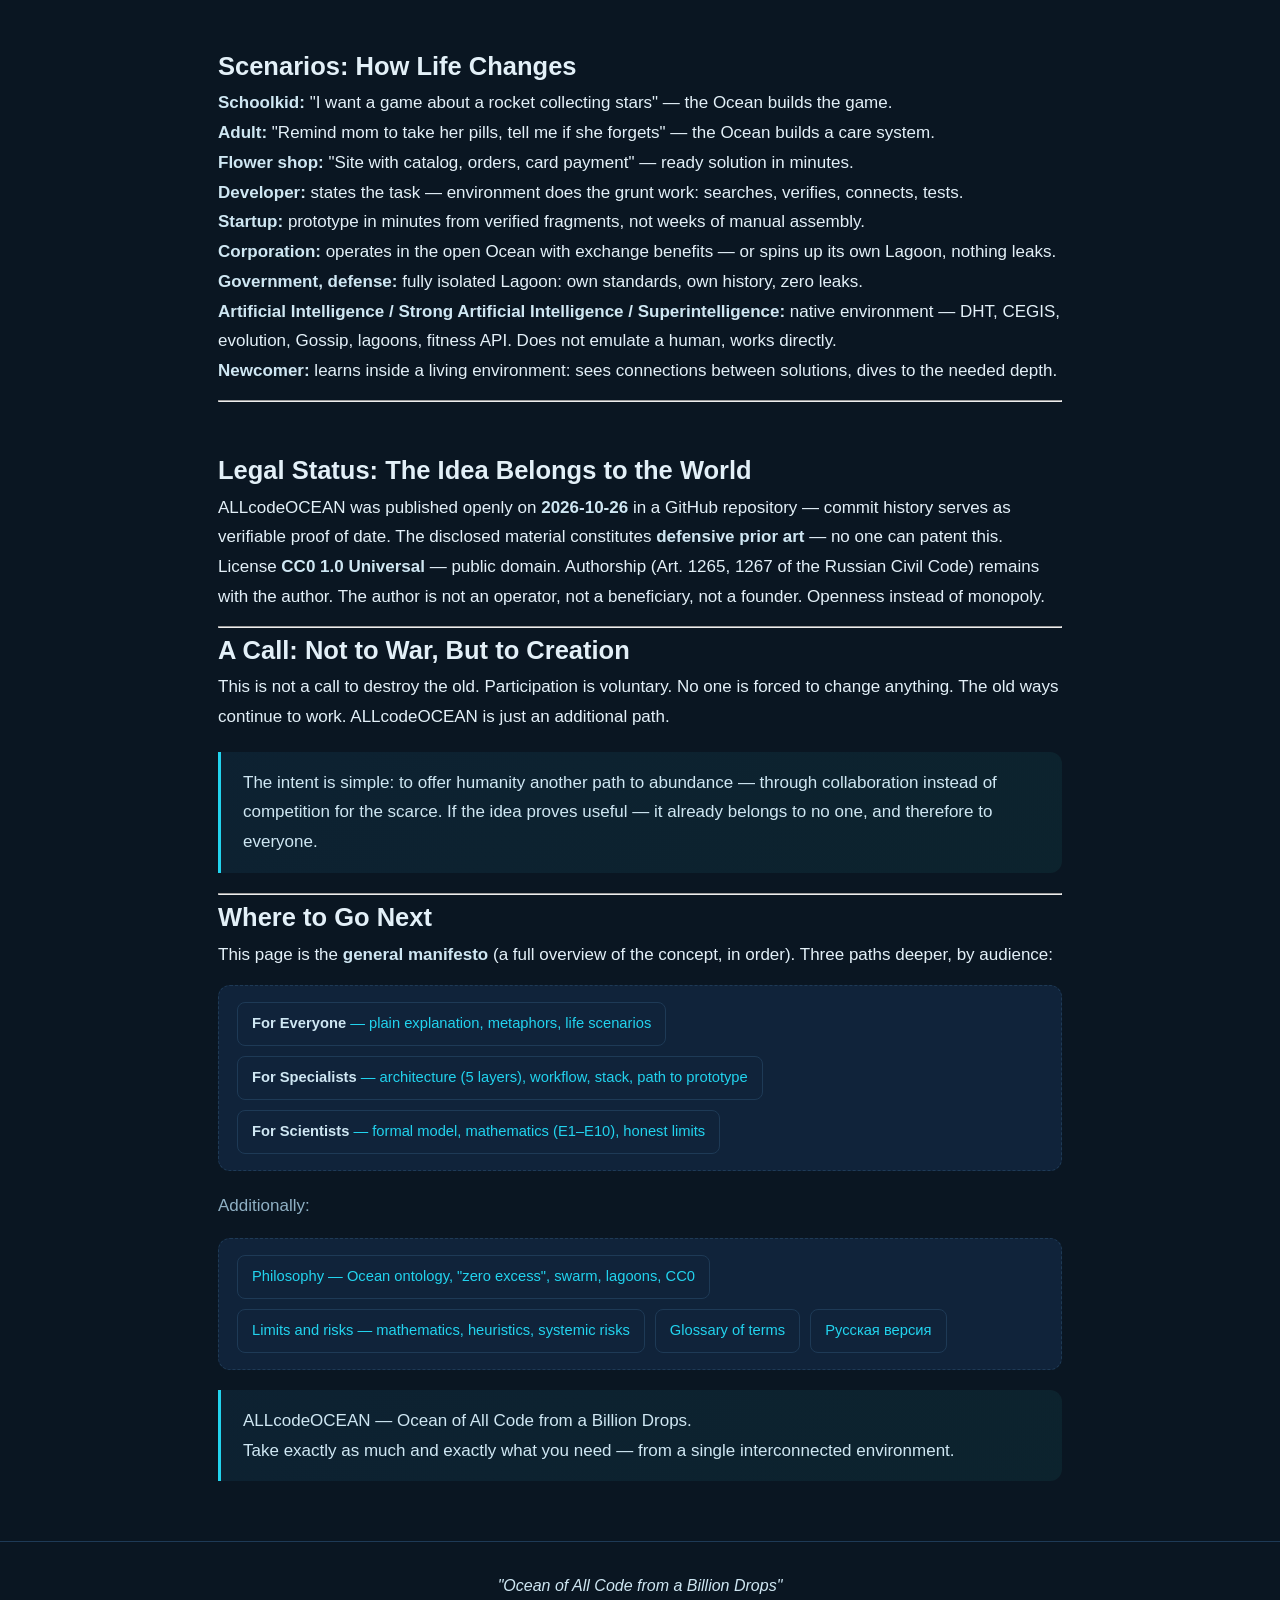
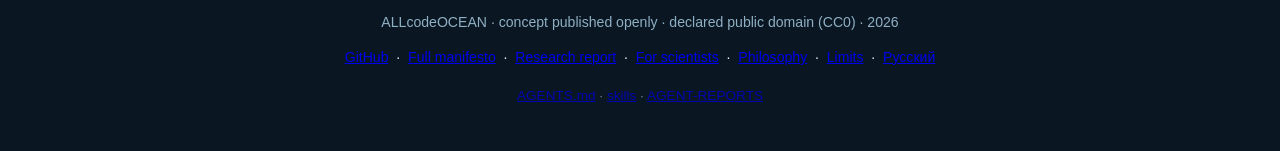
==== commit f3317498: "RU: remove duplicated resources passage and repeated phrases; EN: sync with RU (nav, CTA, footer, st" ====
--- a/en/index.html
+++ b/en/index.html
@@ -28,7 +28,7 @@
     <h1 class="logo-h"><a class="logo" href="index.html">ALLcodeOCEAN</a></h1>
     <div class="logo-sub">Ocean of All Code from a Billion Drops</div>
     <nav class="main-nav" aria-label="Page sections">
-      <a href="#about">About the Concept</a>
+      <a href="#about" class="active" aria-current="page">About the Concept</a>
       <a href="#problem">The Problem</a>
       <a href="#how">How It Works</a>
       <a href="#evidence">Evidence</a>
@@ -42,9 +42,10 @@
       <a href="../index.html">RU</a>
     </nav>
     <p class="cta-row" style="margin-top:16px;display:flex;flex-wrap:wrap;gap:10px;justify-content:center;">
-      <a class="cta-btn" href="scientists.html" style="display:inline-block;padding:10px 20px;border-radius:10px;background:linear-gradient(135deg,#38bdf8,#2dd4bf);color:#0a1622;font-weight:700;text-decoration:none;">📖 Full Manifesto (for scientists)</a>
-      <a class="cta-btn" href="https://github.com/DScoNOIZ/ALLcodeOCEAN/blob/main/research/report.md" target="_blank" rel="noopener" style="display:inline-block;padding:10px 20px;border-radius:10px;border:1px solid #1e3a56;color:#cfe7f3;text-decoration:none;">📄 Research report</a>
-      <a class="cta-btn" href="https://github.com/DScoNOIZ/ALLcodeOCEAN" target="_blank" rel="noopener" style="display:inline-block;padding:10px 20px;border-radius:10px;border:1px solid #1e3a56;color:#cfe7f3;text-decoration:none;">🐙 Repository</a>
+      <a class="cta-btn" href="#about" style="display:inline-block;padding:10px 20px;border-radius:10px;background:linear-gradient(135deg,#38bdf8,#2dd4bf);color:#0a1622;font-weight:700;text-decoration:none;">📖 Full manifesto</a>
+      <a class="cta-btn" href="scientists.html" style="display:inline-block;padding:10px 20px;border-radius:10px;border:1px solid #1e3a56;color:#cfe7f3;text-decoration:none;">For scientists</a>
+      <a class="cta-btn" href="https://github.com/DScoNOIZ/ALLcodeOCEAN/blob/main/research/report.md" target="_blank" rel="noopener" style="display:inline-block;padding:10px 20px;border-radius:10px;border:1px solid #1e3a56;color:#cfe7f3;text-decoration:none;">Research report</a>
+      <a class="cta-btn" href="https://github.com/DScoNOIZ/ALLcodeOCEAN" target="_blank" rel="noopener" style="display:inline-block;padding:10px 20px;border-radius:10px;border:1px solid #1e3a56;color:#cfe7f3;text-decoration:none;">Repository</a>
     </p>
   </div>
 </header>
@@ -79,7 +80,7 @@
 
 <section id="about">
   <h2 class="section-title"><span class="num">1.</span>The Essence of the Concept</h2>
-  <p>For a long time, all the world's software lived on scattered <strong>islands</strong>. One island — a repository on GitHub, another — a package in NPM, a third — a closed corporate vault. The bridges between them are fragile dependencies. An error in one tiny package — and millions of systems worldwide collapse like houses of cards. You install a small program — and it invisibly drags gigabytes of unnecessary code you never knew about. No one asks permission, no one shows you how many resources — <strong>internet traffic, disk space, RAM, CPU time, battery energy, your own time</strong> — you will spend on the software you need. Not before installation, not during, not after. This information simply does not exist for the user. It is hidden somewhere in service logs, in a format no one reads except developers. As if it were a state secret. But in reality — you are simply <strong>being robbed</strong>. Your disk is stuffed with gigabytes of unused dependencies. Your traffic downloads updates, telemetry, ads, background processes. Your memory is clogged with processes idling in the background for years. Your CPU is heated by useless work, draining the battery, heating the room, feeding electricity meters. Your time is spent waiting for builds, downloads, updates, reboots. Your money pays for hardware running other people's tasks, for electricity, for traffic. And all this — <strong>without your knowledge, without your consent, without a single receipt</strong>. As if <strong>thieves, scammers, and irresponsible landlords</strong> walked into your apartment and decided: "This is our house, we'll decide everything for you." And you can't even evict them — you invited them in yourself by clicking "Install".</p>
+  <p>For a long time, all the world's software lived on scattered <strong>islands</strong>. One island — a repository on GitHub, another — a package in NPM, a third — a closed corporate vault. The bridges between them are fragile dependencies. An error in one tiny package — and millions of systems worldwide collapse like houses of cards. You install a small program — and it invisibly drags gigabytes of unnecessary code you never knew about. No one asks permission, no one shows you how many resources — <strong>internet traffic, disk space, RAM, CPU time, battery energy, your own time</strong> — you will spend on the software you need. Not before installation, not during, not after.</p>
 
   <p><strong>ALLcodeOCEAN offers a different reality: not an Archipelago, but a single Ocean.</strong></p>
 
@@ -201,7 +202,7 @@
 
   <p>And all this — <strong>without your knowledge, without your consent, without a single receipt</strong>.</p>
 
-  <p>As if <strong>thieves, scammers, and irresponsible landlords</strong> broke into your apartment and decided: "This is our house, we'll decide everything for you." And you can't even kick them out — you invited them in yourself by clicking "Install".</p>
+  <p>As if <strong>other people's processes with other people's interests</strong> had walked into your system uninvited, and you opened the door yourself by clicking "Install" — and now you can't kick them out.</p>
 
   <hr>
 
@@ -214,7 +215,7 @@
   — "I load the CPU at 2% in background".<br>
   — "I drain the battery by 5% per hour".</p>
 
-  <p><strong>And asks for consent:</strong> *"Do you agree to provide these resources?"*</p>
+  <p><strong>And asks for consent:</strong> <em>"Do you agree to provide these resources?"</em></p>
 
   <p><strong>Efficiency tests equal correctness tests.</strong> A program that gorges memory needlessly — fails selection. Waste is pruned automatically: MDL pressure cuts the excess just as ruthlessly as nature culls the unviable.</p>
 
@@ -236,13 +237,13 @@
   <p>And here is what happens when <strong>one</strong> piece breaks:</p>
 
   <h3>Story 1: A Tiny Function That Stopped the Internet (2016)</h3>
-  <p>A programmer wrote a <strong>function of 11 lines</strong>. It just added spaces to the left of text: turned <code>"5"</code> into <code>"00005"</code>. Called it <code>left-pad</code> ("left padding"). Seemed trivial. Turned out — <strong>thousands of the world's largest systems</strong> (Facebook, Netflix, Spotify, React, Babel, thousands of others) <strong>did not write it themselves</strong>, but plugged it in as a ready block. Then one day the programmer <strong>deleted</strong> his package. Just like that. <strong>Result:</strong> within minutes, projects stopped building worldwide. Sites went down. Build pipelines halted. The entire internet stopped because of a <strong>function any beginner could write in a minute</strong>.</p>
+  <p>A programmer wrote a <strong>function of 11 lines</strong>. It just added spaces to the left of text: it turned <code>"5"</code> into <code>"00005"</code>. He called it <code>left-pad</code> ("left padding"). Seemed trivial. It turned out that <strong>many projects in the npm ecosystem</strong> pulled the package in transitively (including one tied to the React/Babel toolchain). When the author <strong>unpublished the package</strong>, the registry policy kicked in: the dependency vanished, and builds fell over down the chain — not because "Netflix wrote on left-pad", but because the dependency graph was brittle. <strong>Result:</strong> within minutes, projects stopped building worldwide. Sites went down. Build pipelines halted. The entire internet stopped because of a <strong>function any beginner could write in a minute</strong>.</p>
 
   <h3>Story 2: The Hole Through Which Everything Was Stolen (2021 — Log4Shell)</h3>
   <p>There is a popular library for <strong>logging</strong> — recording events. It is used by <strong>half the servers in the world</strong> — banks, government sites, clouds, corporations. A hole was found: if a special string got into the log, the library <strong>executed it as a command</strong>. A hacker could type a malicious string into a "username" field — and the server would download and run the virus itself. <strong>No passwords needed. Just visit a site, type a malicious string into the login field — and the server surrenders itself.</strong> Patching took months. Millions of servers. Banks, hospitals, government sites, military systems — all vulnerable. Because of <strong>one logging library</strong>.</p>
 
   <h3>Story 3: Malware Inside Trust (2024 — xz utils)</h3>
-  <p>There is a utility <code>xz</code> — file compression. It is in <strong>every Linux</strong> — on servers, laptops, routers, containers. The developer spent years building reputation. Became a <strong>trusted maintainer</strong>. Then he planted a <strong>backdoor</strong> — a hidden door. Allowed <strong>anyone with the key to gain full control of the machine</strong> — invisibly, silently. That version made it into distributions: Fedora, Debian, Arch, Kali, Alpine. Into Docker images. Into CI/CD pipelines. Into production servers. Discovered by accident — an engineer noticed SSH connecting slightly slower. <strong>By 500 milliseconds.</strong> If not for that — the backdoor would have lived for years. In millions of machines. In banks, in the military, in the infrastructure of entire nations.</p>
+  <p>There is a utility <code>xz</code> — file compression. It is in <strong>almost every Linux</strong> — on servers, laptops, routers, containers. The developer spent years building reputation. Became a <strong>trusted maintainer</strong>. Then he planted a <strong>backdoor</strong> — a hidden door. Allowed <strong>anyone with the key to gain full control of the machine</strong> — invisibly, silently. That version made it into test and rolling builds of distributions (Fedora, Debian, Arch, Kali, Alpine) and into supply chains, but did not reach stable releases in time. It was discovered before a mass rollout to stable: an engineer noticed SSH taking slightly longer to connect (on the order of hundreds of milliseconds). The "years in banks and the military" scenario illustrates what could have happened with later discovery, not an established fact that all production systems were hit.</p>
 
   <p><strong>The point:</strong> Everyone depends on everyone. One piece of code — in millions of systems. No one verifies — we trust GitHub stars. No isolation — an error in one place is a disease of the whole organism. No immunity — monoculture: everyone uses the same code — everyone has the same weakness.</p>
 
@@ -278,7 +279,7 @@
 
   <h2>A Call: Not to War, But to Creation</h2>
 
-  <p>This is not a call to destroy the old. It is an offer of a <strong>new path</strong> — to abundance through collaboration, not competition for the scarce. Participation is voluntary. No one is forced to change anything. The old ways continue to work. ALLcodeOCEAN is just an additional path.</p>
+  <p>This is not a call to destroy the old. Participation is voluntary. No one is forced to change anything. The old ways continue to work. ALLcodeOCEAN is just an additional path.</p>
 
   <blockquote>The intent is simple: to offer humanity another path to abundance — through collaboration instead of competition for the scarce. If the idea proves useful — it already belongs to no one, and therefore to everyone.</blockquote>
 
@@ -286,17 +287,21 @@
 
   <h2>Where to Go Next</h2>
 
-  <p>This page is the shore. Three paths lead deeper:</p>
-
-  <p><strong>For Everyone</strong> (<code>for-everyone.html</code>) — plain explanation, metaphors, life scenarios.<br>
-  <strong>For Specialists</strong> (<code>specialists.html</code>) — architecture (5 layers), workflow, stack, comparison, path to prototype.<br>
-  <strong>For Scientists</strong> (<code>scientists.html</code>) — formal model (Φ = α·Err + β·cost + γ·incomp), mathematics (E1–E10), honest limits, 47 sources.</p>
-
-  <p>Additionally:<br>
-  <code>philosophy.html</code> — Ocean ontology, "zero excess" economy, swarm, lagoons, dialogue with the world, public domain.<br>
-  <code>limits.html</code> — honest limits (mathematical, heuristic, systemic risks).<br>
-  <code>glossary.html</code> — glossary of terms.<br>
-  Russian version in <code>../index.html</code>.</p>
+  <p>This page is the <strong>general manifesto</strong> (a full overview of the concept, in order). Three paths deeper, by audience:</p>
+
+  <div class="level-links" style="margin:1rem 0 1.25rem;">
+    <a href="for-everyone.html"><strong>For Everyone</strong> — plain explanation, metaphors, life scenarios</a>
+    <a href="specialists.html"><strong>For Specialists</strong> — architecture (5 layers), workflow, stack, path to prototype</a>
+    <a href="scientists.html"><strong>For Scientists</strong> — formal model, mathematics (E1–E10), honest limits</a>
+  </div>
+
+  <p class="dim" style="margin-bottom:.5rem;">Additionally:</p>
+  <div class="level-links">
+    <a href="philosophy.html">Philosophy — Ocean ontology, "zero excess", swarm, lagoons, CC0</a>
+    <a href="limits.html">Limits and risks — mathematics, heuristics, systemic risks</a>
+    <a href="glossary.html">Glossary of terms</a>
+    <a href="../index.html">Русская версия</a>
+  </div>
 
   <blockquote>ALLcodeOCEAN — Ocean of All Code from a Billion Drops.<br>
   Take exactly as much and exactly what you need — from a single interconnected environment.</blockquote>
@@ -311,9 +316,11 @@
     <p style="margin-top:10px;">
       <a href="https://github.com/DScoNOIZ/ALLcodeOCEAN" target="_blank" rel="noopener">GitHub</a>
       &nbsp;·&nbsp;
+      <a href="#about">Full manifesto</a>
+      &nbsp;·&nbsp;
       <a href="https://github.com/DScoNOIZ/ALLcodeOCEAN/blob/main/research/report.md" target="_blank" rel="noopener">Research report</a>
       &nbsp;·&nbsp;
-      <a href="scientists.html">Full manifesto</a>
+      <a href="scientists.html">For scientists</a>
       &nbsp;·&nbsp;
       <a href="philosophy.html">Philosophy</a>
       &nbsp;·&nbsp;
--- a/assets/style.css
+++ b/assets/style.css
@@ -100,3 +100,13 @@
   section { opacity: 1 !important; transform: none !important; }
   .card:hover { transform: none; }
 }
+
+
+/* Active page in main nav */
+.main-nav a.active,
+.main-nav a[aria-current="page"] {
+  color: #38bdf8;
+  border-bottom: 2px solid #38bdf8;
+  font-weight: 600;
+}
+.cta-row .cta-btn { font-size: 0.95rem; }
